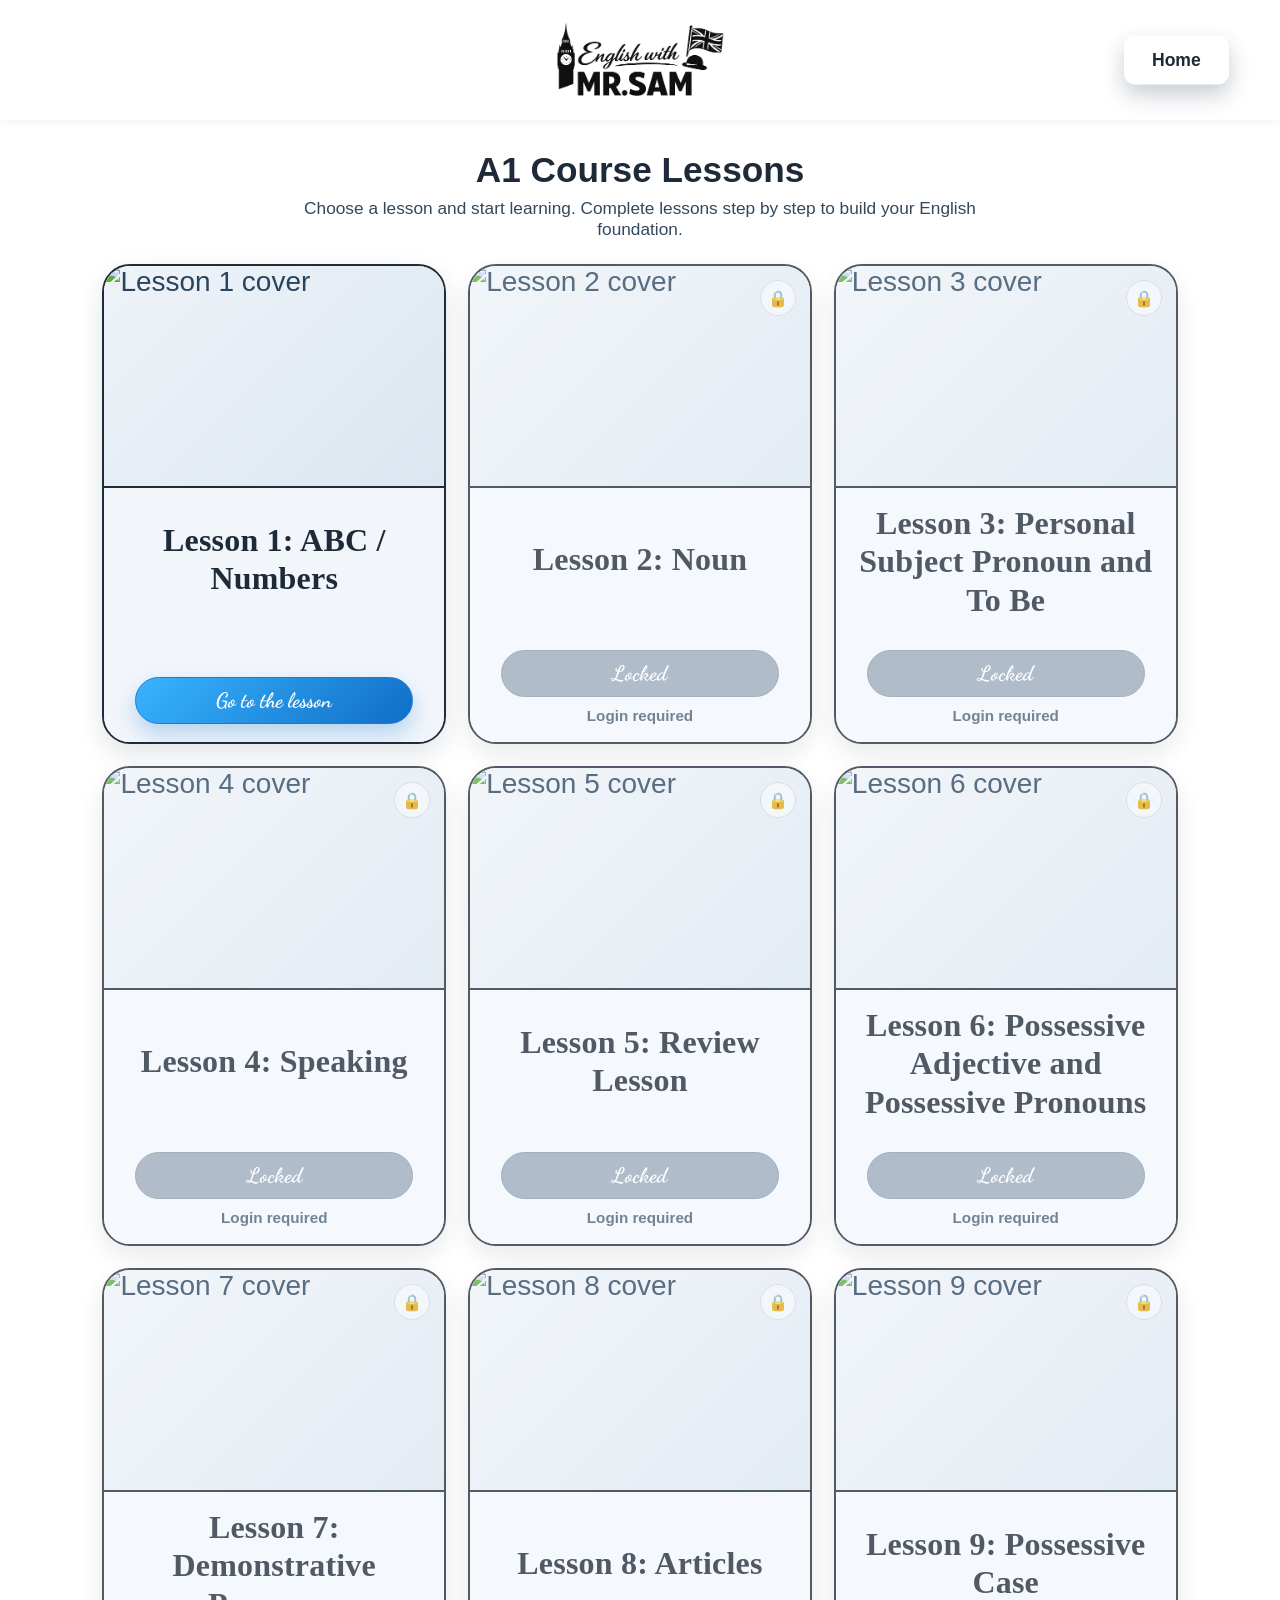
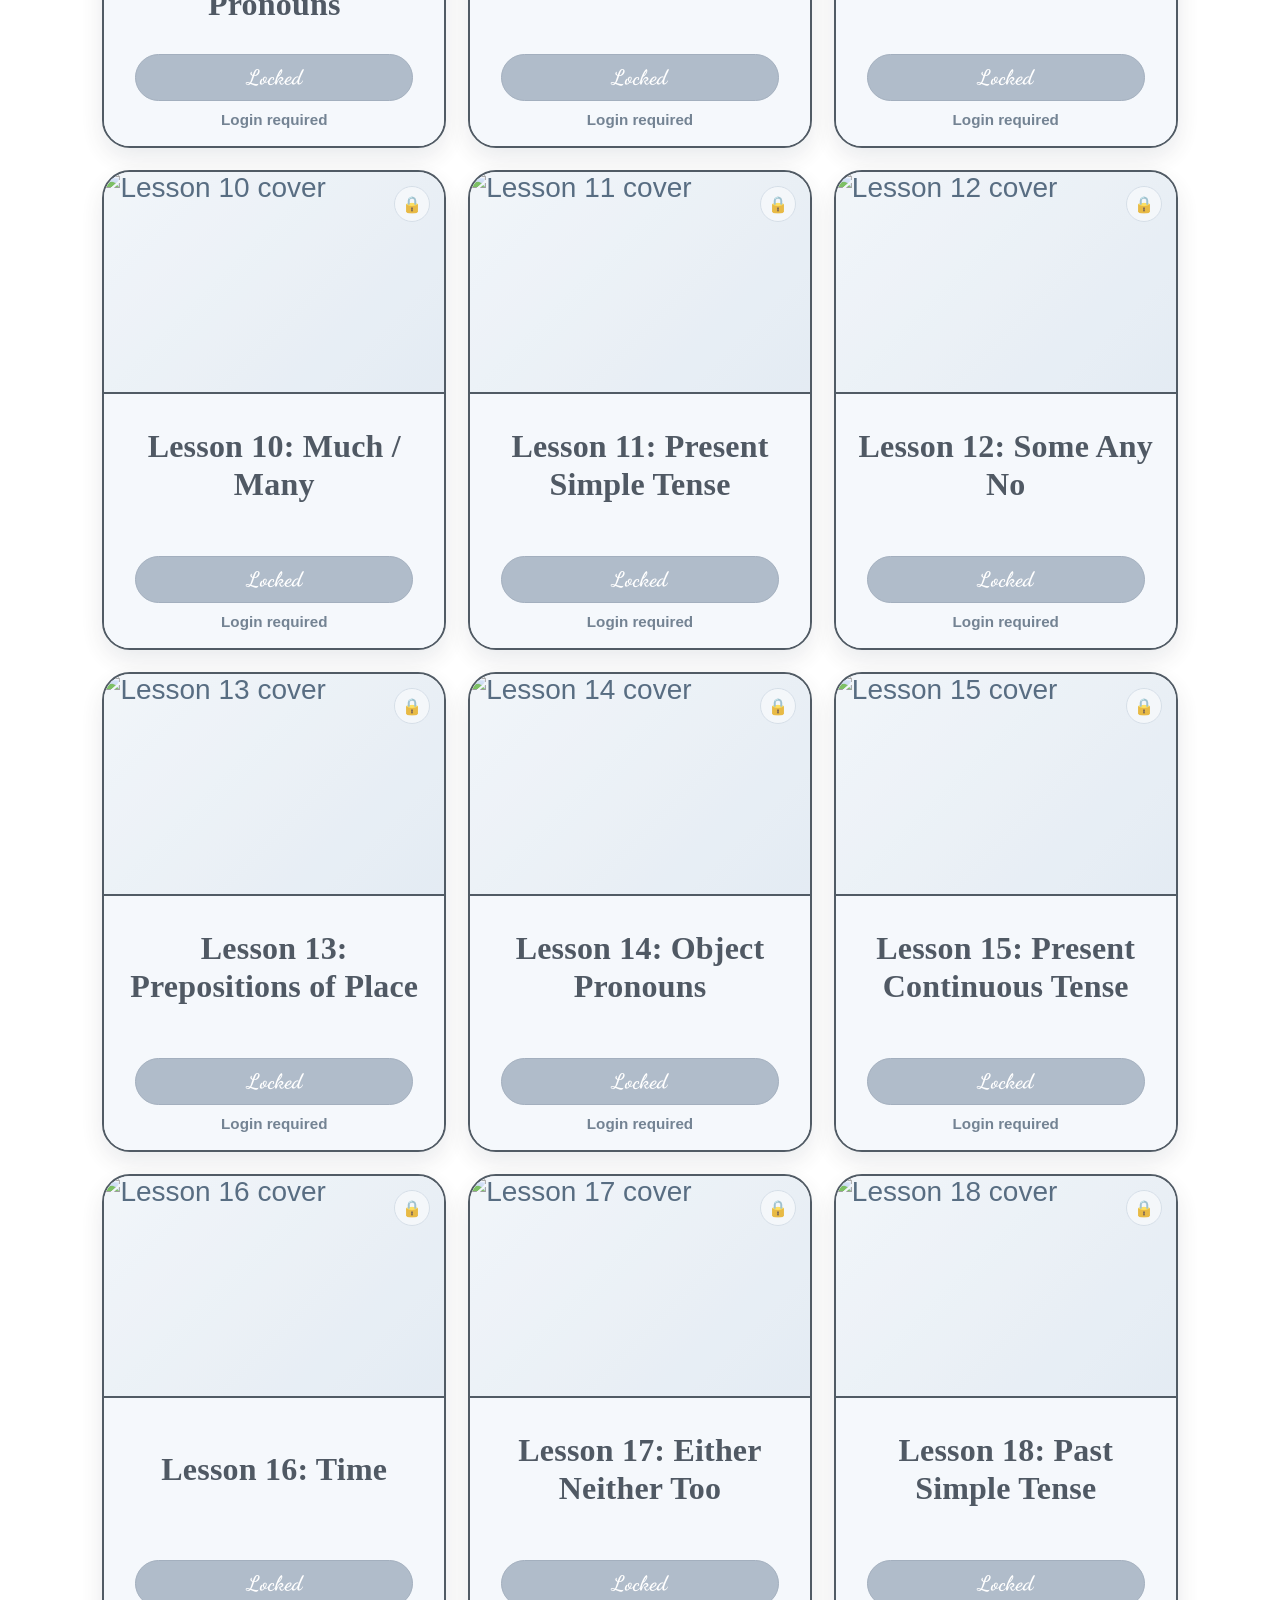
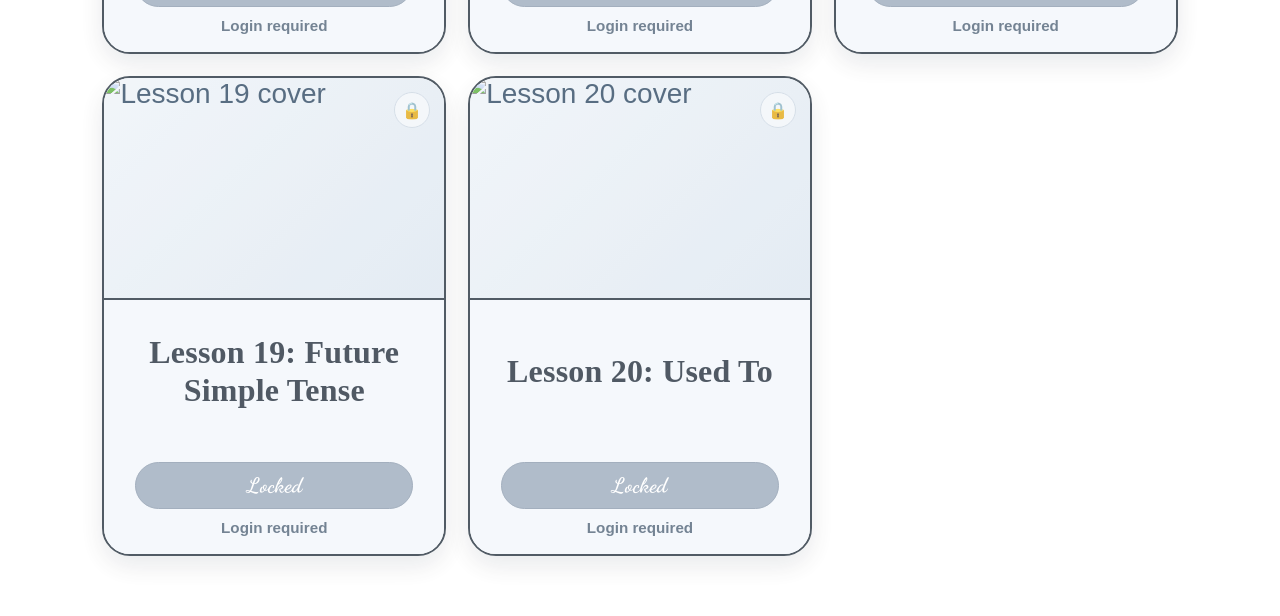
==== a1.html @ 3dab11c9 "Initial commit" ====
<!DOCTYPE html>
<html lang="en">
<head>
  <meta charset="UTF-8">
  <meta name="viewport" content="width=device-width, initial-scale=1.0">
  <title>A1 Course - English with Mr.Sam</title>
  <link rel="stylesheet" href="css/style.css">
</head>
<body>

<header class="level-header">
  <div class="logo"><img src="assets/images/logo.png" alt="English with Mr.Sam"></div>
  <a href="index.html" class="btn">Home</a>
</header>

<main class="lessons-page">
  <section class="lessons-header">
    <h1>A1 Course Lessons</h1>
    <p>Choose a lesson and start learning. Complete lessons step by step to build your English foundation.</p>
  </section>

  <section class="lessons-grid">
    <article class="lesson-card">
      <div class="lesson-cover">
        <img src="https://i.pinimg.com/474x/c0/20/25/c020251bbd220ed2f6ff2c80f261e263.jpg" alt="Lesson 1 cover">
      </div>
      <div class="lesson-content">
        <h3>Lesson 1: ABC / Numbers</h3>
        <a href="lesson.html?course=a1&lesson=1" class="btn lesson-watch-btn">Go to the lesson</a>
      </div>
    </article>

    <article class="lesson-card">
      <div class="lesson-cover">
        <img src="https://i.pinimg.com/474x/c6/c2/dc/c6c2dcaf4ee818b338fa53009235526c.jpg" alt="Lesson 2 cover">
      </div>
      <div class="lesson-content">
        <h3>Lesson 2: Noun</h3>
        <a href="lesson.html?course=a1&lesson=2" class="btn lesson-watch-btn">Go to the lesson</a>
      </div>
    </article>

    <article class="lesson-card">
      <div class="lesson-cover">
        <img src="https://i.pinimg.com/736x/6e/f7/d6/6ef7d61d24f3f9db6aaad9dfd0e62c9c.jpg" alt="Lesson 3 cover">
      </div>
      <div class="lesson-content">
        <h3>Lesson 3: Personal Subject Pronoun and To Be</h3>
        <a href="lesson.html?course=a1&lesson=3" class="btn lesson-watch-btn">Go to the lesson</a>
      </div>
    </article>

    <article class="lesson-card">
      <div class="lesson-cover">
        <img src="https://i.pinimg.com/736x/5d/3e/6e/5d3e6e7b0736ed89d39441084165cb1e.jpg" alt="Lesson 4 cover">
      </div>
      <div class="lesson-content">
        <h3>Lesson 4: Speaking</h3>
        <a href="lesson.html?course=a1&lesson=4" class="btn lesson-watch-btn">Go to the lesson</a>
      </div>
    </article>

    <article class="lesson-card">
      <div class="lesson-cover">
        <img src="https://i.pinimg.com/736x/8a/48/2e/8a482e99ea361381019cc2197f80be04.jpg" alt="Lesson 5 cover">
      </div>
      <div class="lesson-content">
        <h3>Lesson 5: Review Lesson</h3>
        <a href="lesson.html?course=a1&lesson=5" class="btn lesson-watch-btn">Go to the lesson</a>
      </div>
    </article>

    <article class="lesson-card">
      <div class="lesson-cover">
        <img src="https://i.pinimg.com/736x/f8/0d/5b/f80d5b2ffbe8130ea1d993a4d4c1f469.jpg" alt="Lesson 6 cover">
      </div>
      <div class="lesson-content">
        <h3>Lesson 6: Possessive Adjective and Possessive Pronouns</h3>
        <a href="lesson.html?course=a1&lesson=6" class="btn lesson-watch-btn">Go to the lesson</a>
      </div>
    </article>

    <article class="lesson-card">
      <div class="lesson-cover">
        <img src="https://i.pinimg.com/736x/d7/6f/0e/d76f0e653cc8eab2b22abf74e209c636.jpg" alt="Lesson 7 cover">
      </div>
      <div class="lesson-content">
        <h3>Lesson 7: Demonstrative Pronouns</h3>
        <a href="lesson.html?course=a1&lesson=7" class="btn lesson-watch-btn">Go to the lesson</a>
      </div>
    </article>

    <article class="lesson-card">
      <div class="lesson-cover">
        <img src="https://i.pinimg.com/736x/b9/06/5d/b9065d65516fba871fb2e69ab091745a.jpg" alt="Lesson 8 cover">
      </div>
      <div class="lesson-content">
        <h3>Lesson 8: Articles</h3>
        <a href="lesson.html?course=a1&lesson=8" class="btn lesson-watch-btn">Go to the lesson</a>
      </div>
    </article>

    <article class="lesson-card">
      <div class="lesson-cover">
        <img src="https://i.pinimg.com/736x/28/dd/92/28dd9283aae6ad4fc35340eda42627d9.jpg" alt="Lesson 9 cover">
      </div>
      <div class="lesson-content">
        <h3>Lesson 9: Possessive Case</h3>
        <a href="lesson.html?course=a1&lesson=9" class="btn lesson-watch-btn">Go to the lesson</a>
      </div>
    </article>

    <article class="lesson-card">
      <div class="lesson-cover">
        <img src="https://i.pinimg.com/736x/79/2d/e8/792de8cbd1633e8b32ce13198a4efe17.jpg" alt="Lesson 10 cover">
      </div>
      <div class="lesson-content">
        <h3>Lesson 10: Much / Many</h3>
        <a href="lesson.html?course=a1&lesson=10" class="btn lesson-watch-btn">Go to the lesson</a>
      </div>
    </article>

    <article class="lesson-card">
      <div class="lesson-cover">
        <img src="https://i.pinimg.com/736x/70/ce/f5/70cef5b415b9007a024921b92c29c9ce.jpg" alt="Lesson 11 cover">
      </div>
      <div class="lesson-content">
        <h3>Lesson 11: Present Simple Tense</h3>
        <a href="lesson.html?course=a1&lesson=11" class="btn lesson-watch-btn">Go to the lesson</a>
      </div>
    </article>

    <article class="lesson-card">
      <div class="lesson-cover">
        <img src="https://i.pinimg.com/736x/b9/0b/ec/b90bec5a74937f238614a9d2bc4bebd6.jpg" alt="Lesson 12 cover">
      </div>
      <div class="lesson-content">
        <h3>Lesson 12: Some Any No</h3>
        <a href="lesson.html?course=a1&lesson=12" class="btn lesson-watch-btn">Go to the lesson</a>
      </div>
    </article>

    <article class="lesson-card">
      <div class="lesson-cover">
        <img src="https://i.pinimg.com/736x/be/2c/95/be2c95a287240c4bd46b8f6f054fea54.jpg" alt="Lesson 13 cover">
      </div>
      <div class="lesson-content">
        <h3>Lesson 13: Prepositions of Place</h3>
        <a href="lesson.html?course=a1&lesson=13" class="btn lesson-watch-btn">Go to the lesson</a>
      </div>
    </article>

    <article class="lesson-card">
      <div class="lesson-cover">
        <img src="https://i.pinimg.com/736x/ac/96/98/ac96983fe6b7cce4cb6bdc7570d14b7f.jpg" alt="Lesson 14 cover">
      </div>
      <div class="lesson-content">
        <h3>Lesson 14: Object Pronouns</h3>
        <a href="lesson.html?course=a1&lesson=14" class="btn lesson-watch-btn">Go to the lesson</a>
      </div>
    </article>

    <article class="lesson-card">
      <div class="lesson-cover">
        <img src="https://i.pinimg.com/736x/b9/5f/53/b95f53e25d1fb4168d1dd9be283d1fd8.jpg" alt="Lesson 15 cover">
      </div>
      <div class="lesson-content">
        <h3>Lesson 15: Present Continuous Tense</h3>
        <a href="lesson.html?course=a1&lesson=15" class="btn lesson-watch-btn">Go to the lesson</a>
      </div>
    </article>

    <article class="lesson-card">
      <div class="lesson-cover">
        <img src="https://i.pinimg.com/736x/8e/f5/e7/8ef5e71196822579347a1998350a6fee.jpg" alt="Lesson 16 cover">
      </div>
      <div class="lesson-content">
        <h3>Lesson 16: Time</h3>
        <a href="lesson.html?course=a1&lesson=16" class="btn lesson-watch-btn">Go to the lesson</a>
      </div>
    </article>

    <article class="lesson-card">
      <div class="lesson-cover">
        <img src="https://i.pinimg.com/736x/75/13/bd/7513bd17be00eb88226e018f88ec4878.jpg" alt="Lesson 17 cover">
      </div>
      <div class="lesson-content">
        <h3>Lesson 17: Either Neither Too</h3>
        <a href="lesson.html?course=a1&lesson=17" class="btn lesson-watch-btn">Go to the lesson</a>
      </div>
    </article>

    <article class="lesson-card">
      <div class="lesson-cover">
        <img src="https://i.pinimg.com/736x/9f/f2/6f/9ff26f5dc9369b97e8fc5adb163c6834.jpg" alt="Lesson 18 cover">
      </div>
      <div class="lesson-content">
        <h3>Lesson 18: Past Simple Tense</h3>
        <a href="lesson.html?course=a1&lesson=18" class="btn lesson-watch-btn">Go to the lesson</a>
      </div>
    </article>

    <article class="lesson-card">
      <div class="lesson-cover">
        <img src="https://i.pinimg.com/736x/fa/17/1f/fa171f54b573c22b69a4b59c4aaec7af.jpg" alt="Lesson 19 cover">
      </div>
      <div class="lesson-content">
        <h3>Lesson 19: Future Simple Tense</h3>
        <a href="lesson.html?course=a1&lesson=19" class="btn lesson-watch-btn">Go to the lesson</a>
      </div>
    </article>

    <article class="lesson-card">
      <div class="lesson-cover">
        <img src="https://i.pinimg.com/736x/ba/fc/9a/bafc9ab67b9906aa05d09ff51f18780a.jpg" alt="Lesson 20 cover">
      </div>
      <div class="lesson-content">
        <h3>Lesson 20: Used To</h3>
        <a href="lesson.html?course=a1&lesson=20" class="btn lesson-watch-btn">Go to the lesson</a>
      </div>
    </article>
  </section>
</main>

<script src="js/script.js"></script>
</body>
</html>
---- css/style.css ----
﻿@import url("https://fonts.googleapis.com/css2?family=Manrope:wght@600;700;800&display=swap");
@import url("https://fonts.googleapis.com/css2?family=Dancing+Script:wght@600;700&display=swap");

body {
  margin: 0;
  font-family: Arial, sans-serif;
  background: #ffffff;
  color: #1E2A38;
}

.results-page {
  min-height: calc(100vh - 90px);
  padding: 32px 6% 60px;
  display: flex;
  align-items: center;
  justify-content: center;
  background:
    linear-gradient(180deg, rgba(243, 246, 252, 0.95), rgba(243, 246, 252, 0.75)),
    repeating-linear-gradient(
      0deg,
      rgba(14, 37, 61, 0.06) 0px,
      rgba(14, 37, 61, 0.06) 1px,
      transparent 1px,
      transparent 28px
    ),
    repeating-linear-gradient(
      90deg,
      rgba(14, 37, 61, 0.06) 0px,
      rgba(14, 37, 61, 0.06) 1px,
      transparent 1px,
      transparent 28px
    );
}

.results-fullpage {
  width: min(980px, 100%);
}

.results-shell {
  background: #ffffff;
  border: 1px solid rgba(16, 35, 54, 0.18);
  border-radius: 26px;
  padding: 30px 28px 34px;
  box-shadow: 0 28px 70px rgba(12, 26, 40, 0.18);
  font-family: "Manrope", "Segoe UI", "Segoe UI Variable", sans-serif;
  position: relative;
}

.results-shell::after {
  content: "";
  position: absolute;
  inset: 14px;
  border: 1px solid rgba(19, 41, 63, 0.08);
  border-radius: 20px;
  pointer-events: none;
}

.results-headline {
  margin: 0 0 14px;
  text-align: center;
  font-size: clamp(2rem, 4vw, 2.8rem);
  letter-spacing: 0.4px;
  color: #102740;
}

.results-lead {
  margin: 0 auto 18px;
  max-width: 540px;
  text-align: center;
  color: #43556d;
  font-size: 1.02rem;
  line-height: 1.5;
  padding: 14px 18px;
  border: 1px solid rgba(18, 42, 64, 0.16);
  border-radius: 14px;
  background: #f7f9fc;
}

.results-toggle {
  display: grid;
  grid-template-columns: repeat(2, minmax(0, 1fr));
  gap: 16px;
  margin: 0 auto 18px;
  max-width: 520px;
}

.results-toggle-btn {
  border: 1px solid rgba(18, 42, 64, 0.2);
  background: #ffffff;
  color: #1e3348;
  padding: 12px 18px;
  border-radius: 12px;
  font-weight: 700;
  font-size: 1rem;
  letter-spacing: 0.2px;
  cursor: pointer;
  transition: transform 0.2s ease, box-shadow 0.2s ease;
}

.results-toggle-btn:hover {
  transform: translateY(-1px);
  box-shadow: 0 10px 24px rgba(17, 34, 52, 0.15);
}

.results-toggle-btn.is-active {
  background: #102a42;
  color: #ffffff;
  border-color: #102a42;
  box-shadow: 0 10px 22px rgba(10, 26, 41, 0.2);
}

.results-note {
  margin: 0 auto 22px;
  max-width: 620px;
  text-align: center;
  color: #1f3a55;
  font-weight: 600;
  padding: 14px 16px;
  border-radius: 14px;
  background: #eef3f8;
  border: 1px solid rgba(18, 42, 64, 0.12);
}

.results-grid {
  display: grid;
  grid-template-columns: repeat(3, minmax(0, 1fr));
  gap: 18px;
}

.results-card {
  border: 1px solid rgba(16, 37, 58, 0.2);
  border-radius: 18px;
  padding: 18px 16px;
  min-height: 190px;
  display: flex;
  flex-direction: column;
  gap: 10px;
  background: #ffffff;
  box-shadow: 0 10px 20px rgba(13, 27, 42, 0.08);
}

.results-score {
  width: 84px;
  height: 84px;
  border-radius: 16px;
  border: 1px solid rgba(16, 37, 58, 0.2);
  display: grid;
  place-items: center;
  font-size: 1.6rem;
  font-weight: 800;
  color: #122d46;
  background: #f3f6fb;
}

.results-card-info h3 {
  margin: 0 0 6px;
  font-size: 1.05rem;
  color: #102740;
}

.results-card-info p {
  margin: 0;
  color: #4a5f76;
  font-size: 0.96rem;
  line-height: 1.45;
}

@media (max-width: 900px) {
  .results-page {
    padding: 24px 5% 40px;
  }

  .results-shell {
    padding: 24px 20px 26px;
  }

  .results-grid {
    grid-template-columns: repeat(2, minmax(0, 1fr));
  }
}

@media (max-width: 640px) {
  .results-toggle {
    grid-template-columns: 1fr;
  }

  .results-grid {
    grid-template-columns: 1fr;
  }

  .results-score {
    width: 72px;
    height: 72px;
    font-size: 1.4rem;
  }
}

@media (max-width: 900px) {
  header {
    padding: 16px 5%;
  }

  .hero-header {
    min-height: auto;
    --logo-size: 180px;
  }

  .hero {
    padding: 40px 6% 28px;
  }

  .hero-info-grid {
    grid-template-columns: 1fr;
  }

  .hero-image img {
    aspect-ratio: 16 / 9;
  }

  .levels {
    padding: 44px 6%;
  }

  .cards {
    gap: 20px;
  }

  .header-actions {
    position: static;
    margin-top: 12px;
    justify-content: center;
    flex-wrap: wrap;
  }

  .profile-grid {
    grid-template-columns: 1fr;
  }

  .profile-subscription {
    grid-template-columns: 1fr;
  }

  .profile-extras-grid {
    grid-template-columns: 1fr;
  }

  .profile-modal-card,
  .achievements-modal-card,
  .leaderboard-modal-card {
    width: min(94vw, 560px);
    max-height: 92vh;
  }

  .results-modal-card {
    padding: 0 20px 28px;
  }

  .results-modal-tiles {
    grid-template-columns: repeat(2, minmax(0, 1fr));
    margin-top: 80px;
  }

  .results-modal-tile:nth-child(3n + 2) {
    --tile-offset: 0px;
  }

  .results-modal-subtitle--spaced {
    margin-top: 110px;
  }
}

@media (max-width: 640px) {
  header {
    padding: 12px 5%;
  }

  header .btn {
    position: static;
    padding: 10px 16px;
    font-size: 1rem;
  }

  .hero-header {
    --logo-size: 140px;
  }

  .hero-header.is-compact {
    padding: 10px 6%;
  }

  .header-actions {
    gap: 8px;
  }

  .header-actions .btn {
    padding: 8px 12px;
    font-size: 0.95rem;
  }

  .hero-info-card h3 {
    font-size: 1.5rem;
  }

  .hero-info-card p {
    font-size: 0.98rem;
  }

  .hero-image img {
    aspect-ratio: 16 / 10;
  }

  .levels h2 {
    font-size: 1.85rem;
  }

  .cards {
    grid-template-columns: 1fr;
  }

  .knowledge-test-note {
    font-size: 1.35rem;
  }

  .knowledge-test-btn {
    width: 100%;
    max-width: 320px;
  }

  .profile-mentor-card {
    flex-direction: column;
    text-align: center;
    border-radius: 16px;
    padding: 12px;
  }

  .profile-mentor-avatar {
    width: 64px;
    height: 64px;
  }

  .achievements-modal-header {
    grid-template-columns: 1fr;
    justify-items: center;
    gap: 8px;
  }

  .achievements-modal-header h3 {
    justify-self: center;
    text-align: center;
  }

  .achievements-modal-close,
  .achievements-modal-header .achievements-leaderboard-btn {
    justify-self: center;
  }

  .leaderboard-modal-header {
    flex-direction: column;
    align-items: center;
    gap: 8px;
  }

  .leaderboard-modal-close {
    align-self: center;
  }

  .results-modal-tiles {
    grid-template-columns: 1fr;
    margin-top: 48px;
  }

  .results-modal-tile {
    transform: translateY(0);
  }

  .results-modal-subtitle--spaced {
    margin-top: 40px;
  }
}

header {
  display: flex;
  justify-content: center;
  align-items: center;
  padding: 20px 8%;
  box-shadow: 0 2px 8px rgba(0,0,0,0.05);
  position: relative;
  overflow: hidden;
  --header-bg-image: url("https://wallpapers.com/images/hd/white-geometric-shapes-nvtlzwob9kw7mc8t.jpg");
  background-color: var(--header-bg-color, #ffffff);
}

header::before {
  content: "";
  position: absolute;
  inset: 0;
  background-image: var(--header-bg-image);
  background-size: cover;
  background-position: center;
  background-repeat: no-repeat;
  z-index: 0;
}

header > * {
  position: relative;
  z-index: 1;
}

.hero-header {
  position: sticky;
  top: 0;
  z-index: 20;
  --header-bg-color: #e3e7ec;
  --header-max-vh: 45;
  --header-min-px: 90;
  min-height: calc(var(--header-max-vh) * 1vh);
  --logo-size-max: 252;
  --logo-size-min: 95;
  --logo-size: 252px;
  overflow: hidden;
  transition: min-height 0.45s ease, padding 0.45s ease, box-shadow 0.45s ease;
}

.hero-header::before {
  transition: opacity 0.45s ease;
}

.logo {
  font-weight: bold;
  font-size: 2rem;
  text-align: center;
  transition: font-size 0.45s ease;
  font-family: "Dancing Script", "Segoe Script", "Brush Script MT", cursive;
  letter-spacing: 0.3px;
  line-height: 1;
  display: inline-flex;
  align-items: center;
  justify-content: center;
}

.logo img {
  height: var(--logo-size, 95px);
  width: auto;
  display: block;
}

.level-header {
  min-height: 75px;
  --logo-size: 80px;
  --header-bg-color: #ffffff;
}

.admin-header {
  min-height: 80px;
  --logo-size: 85px;
  --header-bg-color: #e3e7ec;
}

.level-header .btn {
  top: 50%;
  transform: translateY(-50%);
}

.level-header .btn:hover {
  transform: translateY(-50%);
}

header .btn {
  position: absolute;
  right: 4%;
  top: 14px;
  background: #ffffff;
  color: #1E2A38;
  padding: 14px 28px;
  border-radius: 11px;
  font-weight: 700;
  font-size: 1.1rem;
}

.header-actions {
  position: absolute;
  right: 4%;
  top: 12px;
  display: flex;
  align-items: center;
  gap: 10px;
}

.header-actions .btn {
  position: static;
  display: inline-flex;
  align-items: center;
  justify-content: center;
  line-height: 1;
}

.header-actions .btn[hidden] {
  display: none !important;
}

.header-actions #admin-panel-btn {
  position: relative;
  transform: translateY(-15px);
}

.header-actions #profile-btn {
  position: relative;
  transform: translateY(-15px);
}

.profile-modal {
  position: fixed;
  inset: 0;
  background: rgba(10, 25, 45, 0.44);
  display: none;
  align-items: center;
  justify-content: center;
  padding: 16px;
  z-index: 1200;
}

.profile-modal.is-open {
  display: flex;
}

.profile-modal-card {
  width: min(640px, 100%);
  max-height: 90vh;
  overflow-y: auto;
  background: #ffffff;
  border-radius: 18px;
  border: 1px solid #cfdae6;
  padding: 12px;
}

.achievements-modal {
  position: fixed;
  inset: 0;
  background: rgba(10, 25, 45, 0.44);
  display: none;
  align-items: center;
  justify-content: center;
  padding: 16px;
  z-index: 1250;
}

.achievements-modal.is-open {
  display: flex;
}

.achievements-modal-card {
  width: min(560px, 100%);
  max-height: 88vh;
  overflow-y: auto;
  background: #ffffff;
  border-radius: 18px;
  border: 1px solid #cfdae6;
  padding: 16px;
}

.achievements-modal-header {
  display: grid;
  grid-template-columns: 1fr auto 1fr;
  align-items: center;
  gap: 12px;
  margin-bottom: 8px;
}

.achievements-modal-header h3 {
  margin: 0;
  color: #143456;
  font-size: 1.35rem;
  justify-self: start;
}

.achievements-modal-close {
  box-shadow: none;
  padding: 8px 14px;
  justify-self: end;
}

.achievements-modal-header .achievements-leaderboard-btn {
  justify-self: center;
}

.achievements-modal-progress {
  margin: 0 0 14px;
  font-weight: 800;
  color: #1f4f7a;
  font-size: 1.05rem;
}

.achievements-modal-list {
  display: grid;
  gap: 10px;
}

.achievements-modal-actions {
  margin-top: 12px;
  display: flex;
  justify-content: flex-end;
}

.achievements-leaderboard-btn {
  padding: 8px 16px;
  border-radius: 999px;
  box-shadow: none;
  background: linear-gradient(135deg, #2fa7ff, #1682cf);
  color: #ffffff;
  font-weight: 700;
}

.achievements-leaderboard-btn:hover {
  filter: brightness(1.04);
}

.leaderboard-modal {
  position: fixed;
  inset: 0;
  background: rgba(10, 25, 45, 0.44);
  display: none;
  align-items: center;
  justify-content: center;
  padding: 16px;
  z-index: 1260;
}

.leaderboard-modal.is-open {
  display: flex;
}

.leaderboard-modal-card {
  width: min(520px, 100%);
  max-height: 88vh;
  overflow-y: auto;
  background: linear-gradient(160deg, #f7fbff 0%, #ffffff 45%, #eef4ff 100%);
  border-radius: 18px;
  border: 1px solid #d4e3f7;
  padding: 16px;
  box-shadow: 0 22px 40px rgba(16, 38, 74, 0.18);
}

.leaderboard-modal-header {
  display: flex;
  align-items: center;
  justify-content: space-between;
  gap: 12px;
  margin-bottom: 8px;
}

.leaderboard-modal-header h3 {
  margin: 0;
  color: #143456;
  font-size: 1.35rem;
}

.leaderboard-modal-close {
  box-shadow: none;
  padding: 8px 14px;
}

.leaderboard-modal-list {
  display: grid;
  gap: 12px;
}

.leaderboard-row {
  display: flex;
  align-items: center;
  gap: 12px;
  padding: 10px 12px;
  border-radius: 14px;
  border: 1px solid #d6e2f1;
  background: linear-gradient(135deg, #f9fbff, #f2f6ff);
  box-shadow: inset 0 0 0 1px rgba(255, 255, 255, 0.45);
  transition: transform 0.15s ease, box-shadow 0.2s ease;
  font-size: 0.9rem;
}

.leaderboard-row:hover {
  transform: translateY(-1px);
  box-shadow: 0 10px 18px rgba(16, 38, 74, 0.12);
}

.leaderboard-row.is-you {
  border-color: #2fa7ff;
  background: linear-gradient(135deg, #eaf4ff, #f7fbff);
}

.leaderboard-row.is-top-1 {
  border-color: #f0c766;
  background: linear-gradient(135deg, #fff6d8, #ffeeb3);
}

.leaderboard-row.is-top-2 {
  border-color: #c9d4e5;
  background: linear-gradient(135deg, #f4f7fb, #e9eef7);
}

.leaderboard-row.is-top-3 {
  border-color: #f0c0a1;
  background: linear-gradient(135deg, #fff0e4, #ffe2cd);
}

.leaderboard-rank {
  display: flex;
  align-items: center;
  gap: 6px;
  font-weight: 800;
  color: #1f4f7a;
  min-width: 52px;
}

.leaderboard-rank-text {
  min-width: 28px;
}

.leaderboard-medal {
  font-size: 1.05rem;
}

.leaderboard-name {
  flex: 1;
  font-weight: 700;
  color: #233a52;
  display: flex;
  flex-direction: column;
  gap: 2px;
}

.leaderboard-name-text {
  font-size: 0.98rem;
}

.leaderboard-meta {
  font-size: 0.8rem;
  color: #5b6f85;
}

.leaderboard-points {
  font-weight: 800;
  color: #1f6a4a;
  background: #e9f6ef;
  border: 1px solid #bde3cf;
  padding: 4px 10px;
  border-radius: 999px;
  min-width: 72px;
  text-align: center;
}

.leaderboard-row.is-top-1 .leaderboard-points {
  background: #fff0b5;
  border-color: #f0c766;
  color: #8b5a12;
}

.leaderboard-row.is-top-2 .leaderboard-points {
  background: #eef2f7;
  border-color: #c9d4e5;
  color: #47566a;
}

.leaderboard-row.is-top-3 .leaderboard-points {
  background: #ffe6d5;
  border-color: #f0c0a1;
  color: #8a4a20;
}

.achievement-item {
  display: grid;
  grid-template-columns: auto 1fr auto;
  gap: 10px;
  align-items: center;
  padding: 10px 12px;
  border-radius: 14px;
  border: 1px solid #d5e0ec;
  background: #f6f9fd;
  box-shadow: inset 0 0 0 1px rgba(255, 255, 255, 0.5);
}

.achievement-item.is-earned {
  border-color: #f0c96a;
  background: linear-gradient(135deg, #fff8e6, #f8fbff);
  box-shadow: 0 10px 20px rgba(241, 198, 84, 0.18);
}

.achievement-item.is-locked {
  opacity: 0.6;
  background: #f0f3f7;
}

.achievement-icon {
  width: 36px;
  height: 36px;
  border-radius: 12px;
  border: 1px solid #cfe0f3;
  background: #eaf2ff;
  display: inline-flex;
  align-items: center;
  justify-content: center;
  font-size: 1.1rem;
  color: #1f4f7a;
}

.achievement-item.is-earned .achievement-icon {
  background: #fff3cc;
  border-color: #f0c96a;
  color: #9a650c;
}

.achievement-item.is-locked .achievement-icon {
  background: #eef2f6;
  border-color: #d5dee9;
  color: #8a98a9;
}

.achievement-text h4 {
  margin: 0 0 4px;
  font-size: 0.98rem;
  color: #143456;
}

.achievement-text p {
  margin: 0;
  font-size: 0.86rem;
  color: #41576e;
}

.achievement-status {
  font-weight: 800;
  font-size: 0.85rem;
  color: #2e7d55;
}

.achievement-item.is-locked .achievement-status {
  color: #7a8a9b;
}

.achievement-toast-container {
  position: fixed;
  top: 16px;
  right: 16px;
  display: grid;
  gap: 10px;
  z-index: 1600;
}

.achievement-toast {
  display: flex;
  gap: 10px;
  align-items: flex-start;
  padding: 12px 14px;
  border-radius: 16px;
  background: linear-gradient(135deg, #12324f, #1f4f7a);
  color: #ffffff;
  border: 1px solid rgba(255, 255, 255, 0.18);
  box-shadow: 0 12px 26px rgba(12, 32, 59, 0.3);
  opacity: 0;
  transform: translateY(-8px) scale(0.98);
  transition: opacity 0.25s ease, transform 0.25s ease;
  max-width: 320px;
}

.achievement-toast.is-visible {
  opacity: 1;
  transform: translateY(0) scale(1);
}

.achievement-toast-icon {
  width: 36px;
  height: 36px;
  border-radius: 12px;
  display: inline-flex;
  align-items: center;
  justify-content: center;
  background: rgba(255, 255, 255, 0.16);
  font-size: 1.1rem;
}

.achievement-toast-content {
  display: grid;
  gap: 2px;
}

.achievement-toast-title {
  font-weight: 800;
  font-size: 0.95rem;
  margin-bottom: 2px;
}

.achievement-toast-text {
  font-size: 0.85rem;
  color: #e5f1ff;
  line-height: 1.35;
}

.achievement-toast-points {
  font-weight: 700;
  color: #ffe08a;
}

@media (max-width: 640px) {
  .achievement-toast-container {
    left: 12px;
    right: 12px;
  }

  .achievement-toast {
    max-width: none;
    width: 100%;
  }
}

.profile-topbar {
  display: flex;
  align-items: center;
  justify-content: space-between;
  gap: 10px;
  margin-bottom: 14px;
}

.profile-topbar h3 {
  margin: 0;
  color: #143456;
  font-size: 1.3rem;
}

.profile-mentor {
  margin-bottom: 12px;
}

.profile-mentor-card {
  display: flex;
  align-items: center;
  gap: 10px;
  padding: 8px 12px;
  border-radius: 999px;
  border: 1px solid #cfdae6;
  background: linear-gradient(180deg, #ffffff 0%, #f2f6fb 100%);
  box-shadow: 0 10px 18px rgba(18, 37, 66, 0.08);
}

.profile-mentor-avatar {
  width: 56px;
  height: 56px;
  border-radius: 50%;
  border: 2px solid #213a57;
  background: #e2e9f2;
  display: inline-flex;
  align-items: center;
  justify-content: center;
  overflow: hidden;
  flex: 0 0 auto;
}

.profile-mentor-avatar img {
  width: 100%;
  height: 100%;
  object-fit: cover;
}

.profile-mentor-content {
  display: grid;
  gap: 6px;
}

.profile-mentor-kicker {
  margin: 0;
  font-weight: 700;
  letter-spacing: 0.4px;
  text-transform: uppercase;
  font-size: 0.68rem;
  color: #5a6f87;
}

.profile-mentor-name {
  margin: 0;
  font-size: 0.98rem;
  color: #133557;
}

.profile-mentor-text {
  margin: 0;
  color: #4a6078;
  font-size: 0.84rem;
  line-height: 1.4;
}

.profile-mentor-contact {
  margin: 0;
  color: #5a6f87;
  font-size: 0.78rem;
  display: flex;
  flex-wrap: wrap;
  align-items: center;
  gap: 10px;
}

.profile-mentor-contact-label {
  font-weight: 700;
  color: #4f657b;
}

.profile-mentor-contact-actions {
  display: inline-flex;
  flex-wrap: wrap;
  gap: 8px;
}

.profile-mentor-contact-btn {
  display: inline-flex;
  align-items: center;
  justify-content: center;
  gap: 6px;
  padding: 6px 12px;
  border-radius: 999px;
  border: 1px solid #d4deea;
  background: #ffffff;
  color: #1f3a55;
  font-size: 0.78rem;
  font-weight: 700;
  text-decoration: none;
  transition: transform 0.2s ease, box-shadow 0.2s ease, border-color 0.2s ease;
}

.profile-mentor-contact-btn:hover {
  transform: translateY(-1px);
  box-shadow: 0 8px 16px rgba(14, 31, 54, 0.16);
  border-color: #b9c8d8;
}

.profile-mentor-contact-btn.is-call {
  background: linear-gradient(135deg, #1f8f3a, #36c769);
  color: #ffffff;
  border-color: transparent;
  box-shadow: 0 8px 16px rgba(33, 150, 83, 0.24);
}

.profile-mentor-contact-btn.is-call:hover {
  box-shadow: 0 12px 22px rgba(33, 150, 83, 0.32);
}

.profile-mentor-contact-btn.is-telegram {
  background: linear-gradient(135deg, #1c8fd8, #2aabee);
  color: #ffffff;
  border-color: transparent;
  box-shadow: 0 8px 16px rgba(34, 158, 217, 0.24);
}

.profile-mentor-contact-btn.is-telegram:hover {
  box-shadow: 0 12px 22px rgba(34, 158, 217, 0.32);
}

.profile-close-btn {
  background: linear-gradient(135deg, #132a46, #1f4f7a);
  color: #ffffff;
  border-radius: 12px;
  padding: 6px 16px;
  font-weight: 700;
  box-shadow: 0 10px 22px rgba(19, 42, 70, 0.24);
  transition: transform 0.2s ease, box-shadow 0.2s ease, filter 0.2s ease;
}

.profile-close-btn:hover {
  transform: translateY(-2px);
  box-shadow: 0 14px 26px rgba(19, 42, 70, 0.3);
  filter: brightness(1.03);
}

.profile-grid {
  display: grid;
  grid-template-columns: repeat(2, minmax(0, 1fr));
  gap: 10px;
}

.profile-stat-card {
  background: #ffffff;
  border: 1px solid #cfdae6;
  border-radius: 16px;
  padding: 12px;
  text-align: center;
}

.profile-stat-card h4 {
  margin: 0 0 8px;
  font-size: 0.82rem;
  letter-spacing: 0.2px;
  color: #4f657b;
}

.profile-stat-card p {
  margin: 0;
  font-size: 1.45rem;
  font-weight: 800;
  color: #16395d;
}

.profile-subscription {
  margin-top: 10px;
  display: grid;
  grid-template-columns: repeat(auto-fit, minmax(190px, 1fr));
  gap: 10px;
  align-items: stretch;
}

.profile-subscription-card {
  padding: 12px 14px;
}

.profile-subscription-card p {
  font-size: 1.15rem;
}

.profile-achievements-card {
  text-align: center;
}

.profile-achievements-progress {
  margin: 6px 0 4px;
  font-size: 1rem;
  font-weight: 800;
  color: #143456;
}

.profile-achievements-list {
  display: flex;
  flex-wrap: wrap;
  gap: 6px;
  justify-content: center;
  margin-top: 4px;
  font-size: 0.82rem;
  font-weight: 700;
  color: #1f4f7a;
}

.profile-achievement-pill {
  padding: 4px 8px;
  border-radius: 999px;
  background: #eef3f8;
  border: 1px solid #cfdae6;
}

.profile-achievements-btn {
  margin-top: 8px;
  padding: 5px 12px;
  font-size: 0.85rem;
  box-shadow: none;
}

.profile-upgrade-btn {
  width: 100%;
  max-width: 320px;
  justify-self: center;
}

.profile-extras {
  margin-top: 10px;
  display: grid;
  gap: 12px;
}

.profile-modal-card .profile-upgrade-btn {
  margin: 0 auto;
}

.profile-extras-grid {
  display: grid;
  grid-template-columns: repeat(2, minmax(0, 1fr));
  gap: 12px;
}

.profile-support {
  display: grid;
  gap: 8px;
  justify-items: center;
  text-align: center;
}

.profile-support-label {
  margin: 0;
  font-weight: 700;
  color: #4f657b;
}

.profile-support-actions {
  display: inline-flex;
  align-items: center;
  gap: 12px;
  flex-wrap: wrap;
  justify-content: center;
}

.profile-support-icon {
  width: 48px;
  height: 48px;
  border-radius: 999px;
  display: inline-flex;
  align-items: center;
  justify-content: center;
  text-decoration: none;
  background: #ffffff;
  border: 1px solid #cfdae6;
  box-shadow: 0 10px 18px rgba(16, 32, 56, 0.16);
  transition: transform 0.2s ease, box-shadow 0.2s ease, filter 0.2s ease;
}

.profile-support-icon:hover {
  transform: translateY(-2px);
  box-shadow: 0 14px 24px rgba(16, 32, 56, 0.22);
  filter: brightness(1.03);
}

.profile-support-icon-img {
  width: 26px;
  height: 26px;
  object-fit: contain;
}

.profile-support-icon-img--instagram {
  width: 32px;
  height: 32px;
}

.profile-support-icon-bg {
  width: 100%;
  height: 100%;
  border-radius: 999px;
  display: inline-flex;
  align-items: center;
  justify-content: center;
  color: #ffffff;
  font-weight: 800;
  font-size: 0.78rem;
  letter-spacing: 0.3px;
}

.profile-support-telegram {
  background: linear-gradient(135deg, #2a9fd6, #167bbf);
}

.profile-support-gmail {
  background: linear-gradient(135deg, #f0544f, #c92b26);
}

.profile-upgrade-row {
  display: flex;
  justify-content: center;
  margin-top: 18px;
}

.admin-panel-badge {
  position: absolute;
  top: -10px;
  right: -10px;
  min-width: 22px;
  height: 22px;
  border-radius: 999px;
  background: linear-gradient(180deg, #ff4d57 0%, #d81f2a 100%);
  color: #ffffff;
  display: inline-flex;
  align-items: center;
  justify-content: center;
  padding: 0 6px;
  font-size: 0.72rem;
  font-weight: 900;
  line-height: 1;
  border: 2px solid #ffffff;
  box-shadow: 0 6px 14px rgba(216, 31, 42, 0.35);
  letter-spacing: 0.1px;
}

.header-greeting {
  position: absolute;
  left: 4%;
  top: 22px;
  transform: none;
  margin: 0;
  font-size: 1.9rem;
  font-weight: 700;
  color: #000000;
  white-space: nowrap;
  text-shadow: none;
}

.hero-header .logo {
  font-size: clamp(2rem, 4vw, 3.8rem);
  position: absolute;
  left: 50%;
  top: 50%;
  transform: translate(-50%, -50%);
  margin: 0;
}

.hero-header .btn {
  background: #ffffff;
  color: #1E2A38;
  padding: 14px 28px;
  border-radius: 11px;
  font-weight: 700;
  font-size: 1.1rem;
}

#tasks-back-btn {
  position: absolute;
  right: 4%;
  top: 50%;
  transform: translateY(-50%);
  background: #ffffff;
  color: #1E2A38;
  padding: 14px 28px;
  border-radius: 11px;
  font-weight: 700;
  font-size: 1.1rem;
}

.login-modal {
  position: fixed;
  inset: 0;
  background: rgba(9, 22, 35, 0.55);
  display: none;
  align-items: center;
  justify-content: center;
  z-index: 1000;
  padding: 18px;
}

.login-modal.is-open {
  display: flex;
}

.login-modal-card {
  width: 100%;
  max-width: 420px;
  background: #ffffff;
  border: 2px solid #213447;
  border-radius: 16px;
  padding: 20px;
  box-shadow: 0 14px 30px rgba(8, 21, 34, 0.2);
}

.login-modal-card h3 {
  margin: 0 0 14px;
  font-size: 1.6rem;
  color: #0f2a45;
}

.login-form input {
  width: 100%;
  box-sizing: border-box;
  border: 1px solid #b8c5d3;
  border-radius: 10px;
  padding: 11px 12px;
  margin-bottom: 10px;
  font-size: 1rem;
  font-family: inherit;
}

.login-show-wrap {
  display: inline-flex;
  align-items: center;
  gap: 8px;
  margin: 2px 0 8px;
  color: #264a6b;
  font-size: 0.95rem;
  user-select: none;
}

.login-show-wrap input {
  width: auto;
  margin: 0;
}

.login-error {
  min-height: 20px;
  margin: 2px 0 10px;
  color: #b42318;
  font-weight: 600;
}

.login-actions {
  display: flex;
  justify-content: flex-end;
  gap: 10px;
}

.login-cancel-btn {
  background: #e8edf3;
  color: #183756;
}

.login-submit-btn {
  background: linear-gradient(135deg, #2fa7ff, #1682cf);
}

.login-submit-btn:disabled,
.enroll-submit-btn:disabled {
  background: linear-gradient(135deg, #d5dde8, #c6d0dc);
  color: #7a8797;
  cursor: not-allowed;
  box-shadow: none;
  pointer-events: none;
  border: 1px solid #c4ceda;
  opacity: 1;
}

.legal-signup,
.legal-agree {
  margin: 12px 0 0;
  text-align: center;
  color: #16395d;
  font-size: 1.02rem;
  line-height: 1.4;
}

.legal-signup {
  margin-top: 14px;
  font-weight: 500;
}

.legal-consent-wrap {
  margin: 10px 0 0;
  display: flex;
  align-items: center;
  justify-content: center;
  gap: 10px;
  color: #16395d;
  font-size: 1.01rem;
  line-height: 1.35;
  text-align: left;
}

.legal-consent-wrap > span {
  max-width: 420px;
}

.login-form .legal-consent-checkbox,
.enroll-form .legal-consent-checkbox {
  width: 18px;
  height: 18px;
  margin: 0;
  margin-bottom: 0;
  flex: 0 0 18px;
  border-radius: 4px;
  accent-color: #1b78d8;
  cursor: pointer;
}

.legal-link {
  color: #176cd8;
  text-decoration: none;
  font-weight: 500;
}

.legal-link:hover {
  text-decoration: underline;
}

.legal-modal {
  position: fixed;
  inset: 0;
  background: rgba(10, 19, 34, 0.56);
  display: none;
  align-items: center;
  justify-content: center;
  z-index: 1070;
  padding: 18px;
}

.legal-modal.is-open {
  display: flex;
}

.legal-modal-card {
  width: min(760px, 100%);
  max-height: 90vh;
  overflow: auto;
  background: #ffffff;
  border-radius: 16px;
  border: 1px solid #d6deea;
  box-shadow: 0 24px 50px rgba(8, 18, 34, 0.25);
  padding: 22px 20px 18px;
  position: relative;
}

.legal-modal-close {
  position: absolute;
  top: 8px;
  right: 10px;
  width: 34px;
  height: 34px;
  border: 0;
  border-radius: 999px;
  background: transparent;
  color: #8a94a2;
  font-size: 2rem;
  line-height: 1;
  cursor: pointer;
}

.legal-modal-close:hover {
  background: #eef3fa;
  color: #24344a;
}

.legal-modal-card h3 {
  margin: 0 0 10px;
  color: #123253;
  font-size: 1.8rem;
}

.legal-modal-card p {
  margin: 0 0 10px;
  color: #294c70;
  line-height: 1.5;
}

.legal-text {
  margin: 0;
  color: #294c70;
  line-height: 1.55;
  white-space: pre-wrap;
  font-family: inherit;
}

.hero-header.is-compact {
  min-height: calc(var(--header-min-px) * 1px);
  padding: 12px 8%;
  box-shadow: 0 3px 10px rgba(0,0,0,0.08);
}

.hero-header.is-compact::before {
  opacity: 0.95;
}

.hero-header.is-compact .logo {
  font-size: 2rem;
}

.hero-header.is-compact .header-actions {
  top: 50%;
  transform: translateY(-50%);
}

.hero-header.is-compact .header-greeting {
  top: 50%;
  transform: translateY(-50%);
  font-size: 1.3rem;
}

.btn {
  background: linear-gradient(135deg, #132a46, #1f4f7a);
  color: #ffffff;
  padding: 10px 18px;
  border-radius: 12px;
  text-decoration: none;
  border: none;
  cursor: pointer;
  font-weight: 700;
  box-shadow: 0 10px 22px rgba(19, 42, 70, 0.24);
  transition: transform 0.2s ease, box-shadow 0.2s ease, filter 0.2s ease;
}

.btn:hover {
  transform: translateY(-2px);
  box-shadow: 0 14px 26px rgba(19, 42, 70, 0.3);
  filter: brightness(1.03);
}

.card .btn {
  display: inline-flex;
  align-items: center;
  justify-content: center;
  width: auto;
  min-width: 140px;
  margin-top: auto;
  padding: 10px 18px;
  border-radius: 10px;
  font-weight: 700;
  letter-spacing: 0.1px;
  border: 1px solid transparent;
  box-shadow: 0 6px 14px rgba(0, 0, 0, 0.08);
  transition: transform 0.2s ease, box-shadow 0.2s ease, filter 0.2s ease, border-color 0.2s ease;
}

.card .btn:hover {
  transform: translateY(-1px);
  box-shadow: 0 8px 18px rgba(0, 0, 0, 0.12);
  filter: brightness(1.02);
}

.card .btn.is-locked-course-btn {
  background: #9aa9bb;
  color: #ffffff;
  border-color: #8999ac;
  box-shadow: none;
  cursor: not-allowed;
  pointer-events: none;
}

.card:nth-child(1) .btn {
  background: linear-gradient(135deg, #2fa7ff, #1682cf);
  color: white;
  border-color: transparent;
}

.card:nth-child(2) .btn {
  background: linear-gradient(135deg, #26c6b0, #0f9b88);
  color: white;
  border-color: transparent;
}

.card:nth-child(3) .btn {
  background: linear-gradient(135deg, #6c8dff, #4d65d9);
  color: white;
  border-color: transparent;
}

.card:nth-child(4) .btn {
  background: linear-gradient(135deg, #ff9b3d, #e97817);
  color: white;
  border-color: transparent;
}

.hero {
  display: flex;
  flex-direction: column;
  align-items: center;
  gap: 20px;
  padding: 54px 8% 34px;
}

.hero-info-grid {
  width: min(980px, 100%);
  display: grid;
  grid-template-columns: repeat(2, minmax(280px, 1fr));
  gap: 22px;
}

.hero-image {
  width: min(980px, 100%);
}

.hero-image img {
  width: 100%;
  aspect-ratio: 16 / 6;
  object-fit: cover;
  border-radius: 18px;
  box-shadow: 0 12px 26px rgba(0, 0, 0, 0.15);
}

.hero-info-card {
  background: rgba(255, 255, 255, 0.55);
  border: 1px solid #d9dee5;
  border-radius: 8px;
  padding: 18px 20px;
}

.hero-info-card h3 {
  margin: 0 0 10px;
  font-size: 2rem;
  font-weight: 500;
}

.hero-info-card p {
  margin: 0;
  color: #2b4158;
  line-height: 1.5;
  font-size: 1.05rem;
}

.levels {
  padding: 60px 8%;
}

.levels h2 {
  text-align: center;
  font-size: 2.4rem;
}

.cards {
  display: grid;
  grid-template-columns: repeat(auto-fit, minmax(250px, 1fr));
  gap: 30px;
}

.knowledge-test-wrap {
  margin-top: 34px;
  text-align: center;
}

.knowledge-test-note {
  margin: 0 0 12px;
  font-size: 1.75rem;
  font-weight: 700;
  color: #33485d;
}

.knowledge-test-btn {
  display: inline-flex;
  align-items: center;
  justify-content: center;
  padding: 15px 34px;
  border-radius: 12px;
  font-weight: 700;
  font-size: 1.15rem;
  letter-spacing: 0.2px;
  background: linear-gradient(135deg, #132a46, #1f4f7a);
  box-shadow: 0 10px 22px rgba(19, 42, 70, 0.24);
  transition: transform 0.2s ease, box-shadow 0.2s ease, filter 0.2s ease;
}

.knowledge-test-btn:hover {
  transform: translateY(-2px);
  box-shadow: 0 14px 26px rgba(19, 42, 70, 0.3);
  filter: brightness(1.03);
}

.upgrade-banner {
  margin-top: 26px;
  padding: 24px 28px;
  border-radius: 28px;
  background: linear-gradient(90deg, #1b3760, #2f2cb5);
  display: flex;
  align-items: center;
  justify-content: space-between;
  gap: 20px;
}

.upgrade-text h3 {
  margin: 0 0 8px;
  color: #ffffff;
  font-size: 2rem;
}

.upgrade-text p {
  margin: 0;
  color: rgba(255, 255, 255, 0.94);
  font-size: 1.15rem;
}

.upgrade-btn {
  background: #f3f4f8;
  color: #4e3af1;
  border-radius: 999px;
  padding: 14px 30px;
  font-size: 1.1rem;
  font-weight: 700;
  white-space: nowrap;
}

.upgrade-btn:hover {
  filter: brightness(0.97);
}

.results-modal {
  position: fixed;
  inset: 0;
  display: none;
  align-items: stretch;
  justify-content: stretch;
  background: rgba(12, 20, 32, 0.58);
  z-index: 1035;
  padding: 0;
}

.results-modal.is-open {
  display: flex;
}

.results-modal-card {
  width: 100vw;
  height: 100vh;
  overflow: auto;
  background: #ffffff;
  border-radius: 0;
  box-shadow: none;
  padding: 0 36px 40px;
  position: relative;
  border: 0;
}

.results-modal-close {
  position: absolute;
  top: 12px;
  right: 14px;
  width: 34px;
  height: 34px;
  border: 0;
  border-radius: 999px;
  background: transparent;
  color: #8a94a2;
  font-size: 2rem;
  line-height: 1;
  cursor: pointer;
}

.results-modal-close:hover {
  background: #eef3fa;
  color: #24344a;
}

.results-modal-level-header {
  margin: 0 -36px 16px;
  padding: 12px 0;
  box-shadow: none;
  position: sticky;
  top: 0;
  z-index: 5;
}

.results-standalone {
  padding: 0 0 40px;
}

.results-modal-card-standalone {
  width: 100%;
  max-width: 100%;
  height: auto;
  max-height: none;
  border-radius: 0;
  box-shadow: none;
  padding: 34px 0 40px;
}

.results-modal-level-header .btn {
  right: 4%;
}

.results-modal-title {
  margin: 0 0 12px;
  text-align: center;
  color: #102740;
  font-size: clamp(2.6rem, 5vw, 3.4rem);
  letter-spacing: 0.4px;
}

.results-modal-lead {
  margin: 0 auto 18px;
  max-width: 720px;
  text-align: center;
  color: #2f4c6b;
  font-size: 1.15rem;
  line-height: 1.6;
  padding: 16px 22px;
  border-radius: 14px;
  border: 1px solid rgba(18, 42, 64, 0.16);
  background: #f6f9fd;
}

.results-modal-tabs {
  display: grid;
  grid-template-columns: repeat(auto-fit, minmax(0, max-content));
  gap: 16px;
  margin: 0 auto 18px;
  max-width: 620px;
  justify-content: center;
}

.results-modal-tab {
  border: 1px solid rgba(18, 42, 64, 0.2);
  background: #ffffff;
  color: #1e3348;
  padding: 14px 22px;
  border-radius: 12px;
  font-weight: 700;
  font-size: 1.1rem;
  letter-spacing: 0.2px;
  cursor: pointer;
  transition: transform 0.2s ease, box-shadow 0.2s ease;
}

.results-modal-tab:hover {
  transform: translateY(-1px);
  box-shadow: 0 10px 24px rgba(17, 34, 52, 0.15);
}

.results-modal-tab.is-active {
  background: #102a42;
  color: #ffffff;
  border-color: #102a42;
  box-shadow: 0 10px 22px rgba(10, 26, 41, 0.2);
}

.results-modal-note {
  margin: 0 auto 22px;
  max-width: 760px;
  text-align: center;
  color: #1f3a55;
  font-weight: 600;
  padding: 16px 22px;
  border-radius: 14px;
  background: #eef3f8;
  border: 1px solid rgba(18, 42, 64, 0.12);
  font-size: 1.05rem;
}

.results-modal-subtitle {
  margin: 0 0 16px;
  text-align: center;
  font-size: 3.6rem;
  letter-spacing: 1px;
  color: #2b4158;
}

.results-modal-subtitle--spaced {
  margin-top: 210px;
}

.results-modal-tiles {
  display: grid;
  grid-template-columns: repeat(3, minmax(0, 1fr));
  grid-auto-rows: auto;
  gap: 20px;
  margin-top: 144px;
}

.results-modal-tile {
  grid-row: auto;
}

.results-modal-tile:nth-child(3n + 2) {
  --tile-offset: -64px;
}

.results-modal-tile {
    border: 1px solid rgba(16, 37, 58, 0.2);
    border-radius: 18px;
    padding: 10px 12px 14px;
    display: flex;
    flex-direction: column;
    align-items: center;
    gap: 10px;
    background: #ffffff;
    box-shadow: 0 10px 20px rgba(13, 27, 42, 0.08);
    --tile-offset: 0px;
    transform: translateY(var(--tile-offset));
    transition: transform 0.22s ease, box-shadow 0.22s ease;
  }

.results-modal-tile:hover {
  transform: translateY(var(--tile-offset)) scale(1.03);
  box-shadow: 0 16px 30px rgba(13, 27, 42, 0.16);
}

.results-modal-person {
    display: flex;
    flex-direction: column;
    gap: 4px;
    text-align: center;
    width: 100%;
    max-width: 440px;
  }

.results-modal-name {
  font-weight: 800;
  font-size: 1.35rem;
  color: #102740;
}

.results-modal-quote {
  color: #4a5f76;
  font-size: 1.15rem;
  font-family: "Dancing Script", "Segoe Script", "Brush Script MT", cursive;
  font-weight: 700;
}

.results-modal-certificate {
    width: 100%;
    max-width: 520px;
    height: 660px;
    border-radius: 12px;
    border: 1px solid rgba(16, 37, 58, 0.2);
    display: grid;
  place-items: center;
  align-self: center;
  margin: 16px auto 0;
  font-size: 1.05rem;
  font-weight: 700;
  color: #4a5f76;
  background: #f3f6fb;
  overflow: hidden;
}

.results-modal-certificate img {
  width: 100%;
  height: 100%;
  display: block;
  object-fit: contain;
}

.knowledge-test-modal {
  position: fixed;
  inset: 0;
  display: none;
  align-items: center;
  justify-content: center;
  background: rgba(10, 19, 34, 0.56);
  z-index: 1040;
  padding: 18px;
}

.knowledge-test-modal.is-open {
  display: flex;
}

.knowledge-test-modal[data-keep-open="1"] {
  display: flex;
}

.knowledge-test-card {
  width: min(1040px, 100%);
  max-height: min(92vh, 880px);
  overflow: auto;
  background: #ffffff;
  border-radius: 18px;
  box-shadow: 0 24px 50px rgba(8, 18, 34, 0.25);
  padding: 24px 20px 20px;
  position: relative;
}

.knowledge-test-close {
  position: absolute;
  top: 12px;
  right: 14px;
  width: 34px;
  height: 34px;
  border: 0;
  border-radius: 999px;
  background: transparent;
  color: #8a94a2;
  font-size: 2rem;
  line-height: 1;
  cursor: pointer;
}

.knowledge-test-close:hover {
  background: #eef3fa;
  color: #24344a;
}

.knowledge-test-card h3 {
  margin: 0 0 8px;
  color: #123253;
  font-size: 2rem;
}

.knowledge-test-help {
  margin: 0 0 10px;
  color: #31506f;
  font-size: 1rem;
}

.knowledge-test-progress {
  margin: 0 0 10px;
  color: #2c4d6f;
  font-weight: 700;
}

.knowledge-test-question {
  margin: 0 0 12px;
  color: #14395c;
  font-size: 1.5rem;
  line-height: 1.3;
}

.knowledge-test-options {
  display: flex;
  flex-direction: column;
  gap: 10px;
}

.knowledge-test-option {
  width: 100%;
  border: 1px solid #c2d0df;
  background: #f7fbff;
  border-radius: 12px;
  padding: 12px 14px;
  text-align: left;
  color: #193a5c;
  font-size: 1rem;
}

.knowledge-test-option.is-selected {
  border-color: #1f4f7a;
  box-shadow: 0 0 0 1px #1f4f7a inset;
  background: #e9f2fc;
}

.knowledge-test-option.is-correct {
  border-color: #2b7a4b;
  background: #e8f7ef;
}

.knowledge-test-option.is-wrong {
  border-color: #b43f2e;
  background: #fdeeee;
}

.knowledge-test-feedback {
  min-height: 22px;
  margin: 10px 0 0;
  font-weight: 700;
  color: #2c4d6f;
}

.knowledge-test-feedback.is-correct {
  color: #1f6a43;
}

.knowledge-test-feedback.is-wrong {
  color: #9a3b2c;
}

.knowledge-test-feedback.is-final {
  color: #133d67;
}

.knowledge-test-actions {
  margin-top: 14px;
  display: flex;
  align-items: center;
  justify-content: flex-end;
  gap: 10px;
}

.knowledge-test-next-btn {
  background: linear-gradient(135deg, #1f4f7a, #133454);
  color: #ffffff;
  border-radius: 999px;
  font-weight: 700;
  padding: 10px 24px;
}

.knowledge-test-next-btn:disabled {
  opacity: 0.6;
  cursor: not-allowed;
}

.knowledge-test-restart-btn {
  background: #e8eef6;
  color: #183a5a;
  border-radius: 999px;
  font-weight: 700;
  padding: 10px 20px;
}

.knowledge-test-result-link {
  display: inline-flex;
  align-items: center;
  justify-content: center;
  width: 100%;
  box-sizing: border-box;
  border-radius: 999px;
  background: linear-gradient(135deg, #1f4f7a, #133454);
  color: #ffffff;
  padding: 12px 20px;
  font-weight: 700;
}

.upgrade-modal {
  position: fixed;
  inset: 0;
  display: none;
  align-items: center;
  justify-content: center;
  background: rgba(10, 19, 34, 0.56);
  z-index: 1050;
  padding: 18px;
}

.upgrade-modal.is-open {
  display: flex;
}

.upgrade-modal-card {
  width: min(1240px, 100%);
  max-height: min(92vh, 900px);
  overflow: auto;
  background: #ffffff;
  border-radius: 16px;
  box-shadow: 0 24px 50px rgba(8, 18, 34, 0.25);
  padding: 28px 26px 30px;
  position: relative;
}

.upgrade-modal-close {
  position: absolute;
  top: 12px;
  right: 14px;
  width: 34px;
  height: 34px;
  border: 0;
  border-radius: 999px;
  background: transparent;
  color: #8a94a2;
  font-size: 2rem;
  line-height: 1;
  cursor: pointer;
}

.upgrade-modal-close:hover {
  background: #eef3fa;
  color: #24344a;
}

.upgrade-modal-title {
  margin: 0 0 20px;
  font-size: clamp(2rem, 4vw, 2.35rem);
  letter-spacing: 0.4px;
  color: #132f4a;
}

.upgrade-plan-grid {
  display: flex;
  flex-direction: column;
  gap: 18px;
}

.upgrade-plan-row {
  display: grid;
  grid-template-columns: repeat(2, minmax(0, 1fr));
  gap: 18px;
}

.upgrade-plan-card {
  background-color: #e9eef5;
  background-image: none !important;
  border: 1px solid #d5deea;
  border-radius: 26px;
  padding: 20px 20px 18px;
}

.upgrade-plan-head {
  display: flex;
  align-items: center;
  justify-content: space-between;
  gap: 10px;
  border-bottom: 1px solid #d2dae6;
  padding-bottom: 12px;
  margin-bottom: 16px;
}

.upgrade-plan-head h4 {
  margin: 0;
  color: #16365a;
  font-size: 2.1rem;
  line-height: 1.06;
}

.upgrade-badge {
  display: inline-flex;
  align-items: center;
  justify-content: center;
  border-radius: 999px;
  background: linear-gradient(135deg, #2d35e7, #03238f);
  color: #ffffff;
  font-weight: 700;
  font-size: 1rem;
  padding: 10px 20px;
  white-space: nowrap;
}

.upgrade-badge--express {
  background: linear-gradient(135deg, #ff7a18, #d43c08);
}

.upgrade-plan-subtitle {
  margin: 0 0 12px;
  color: #1d3d61;
  font-size: 1.05rem;
  font-weight: 700;
}

.upgrade-feature-list {
  margin: 0;
  padding: 0;
  list-style: none;
  display: flex;
  flex-direction: column;
  gap: 12px;
}

.upgrade-feature-list li {
  position: relative;
  padding-left: 34px;
  color: #1e3f65;
  font-size: 1rem;
  line-height: 1.35;
}

.upgrade-feature-list li::before {
  content: "\2713";
  position: absolute;
  left: 0;
  top: -1px;
  width: 24px;
  height: 24px;
  border-radius: 50%;
  background: linear-gradient(135deg, #2a42ff, #1a1ebb);
  color: #ffffff;
  display: inline-flex;
  align-items: center;
  justify-content: center;
  font-size: 0.88rem;
  font-weight: 700;
  box-shadow: 0 6px 14px rgba(36, 52, 170, 0.28);
}

.upgrade-plan-price-btn {
  margin-top: 16px;
  width: 100%;
  border-radius: 999px;
  padding: 14px 20px;
  display: inline-flex;
  align-items: center;
  justify-content: center;
  gap: 16px;
  font-size: 1.05rem;
  background: linear-gradient(95deg, #3136be, #152f56);
  color: #ffffff;
}

.upgrade-old-price {
  color: rgba(255, 206, 206, 0.9);
  text-decoration: line-through;
  text-decoration-thickness: 2px;
  text-decoration-color: #ff5a5a;
}

.upgrade-off-badge {
  background: rgba(255, 255, 255, 0.18);
  color: #ffffff;
  font-family: "Montserrat", "Segoe UI", Arial, sans-serif;
  font-style: italic;
  font-weight: 700;
  font-size: 1rem;
  padding: 6px 14px;
  border-radius: 999px;
  letter-spacing: 0.6px;
  text-transform: uppercase;
}

.upgrade-new-price {
  color: #ffffff;
  font-weight: 700;
}

.enroll-modal {
  position: fixed;
  inset: 0;
  background: rgba(10, 19, 34, 0.56);
  display: none;
  align-items: center;
  justify-content: center;
  z-index: 1060;
  padding: 18px;
}

.enroll-modal.is-open {
  display: flex;
}

.enroll-modal-card {
  width: min(520px, 100%);
  background: #ffffff;
  border-radius: 16px;
  box-shadow: 0 24px 50px rgba(8, 18, 34, 0.25);
  padding: 24px 20px 20px;
  position: relative;
  border: 1px solid #d6deea;
}

.enroll-modal-close {
  position: absolute;
  top: 10px;
  right: 12px;
  width: 34px;
  height: 34px;
  border: 0;
  border-radius: 999px;
  background: transparent;
  color: #8a94a2;
  font-size: 2rem;
  line-height: 1;
  cursor: pointer;
}

.enroll-modal-close:hover {
  background: #eef3fa;
  color: #24344a;
}

.enroll-modal-card h3 {
  margin: 0 0 8px;
  color: #123253;
  font-size: 1.8rem;
}

.enroll-success-modal {
  position: fixed;
  inset: 0;
  background: rgba(10, 19, 34, 0.56);
  display: none;
  align-items: center;
  justify-content: center;
  z-index: 1065;
  padding: 18px;
}

.enroll-success-modal.is-open {
  display: flex;
}

.enroll-success-card {
  width: min(420px, 100%);
  background: #ffffff;
  border-radius: 18px;
  padding: 28px 24px 24px;
  text-align: center;
  box-shadow: 0 24px 50px rgba(8, 18, 34, 0.25);
  border: 1px solid #d6deea;
}

.enroll-success-check {
  width: 86px;
  height: 86px;
  margin: 0 auto 12px;
  border-radius: 50%;
  background: #e8f7ef;
  display: flex;
  align-items: center;
  justify-content: center;
}

.enroll-success-check svg {
  width: 64px;
  height: 64px;
}

.enroll-success-check circle {
  fill: #2bb673;
}

.enroll-success-check path {
  fill: none;
  stroke: #ffffff;
  stroke-width: 6;
  stroke-linecap: round;
  stroke-linejoin: round;
}

.enroll-success-card h3 {
  margin: 0 0 6px;
  color: #123253;
  font-size: 1.7rem;
}

.enroll-success-text {
  margin: 0 0 18px;
  color: #3a5874;
  font-weight: 600;
}

.enroll-success-menu-btn {
  background: linear-gradient(135deg, #2fa7ff, #1682cf);
  padding: 10px 20px;
}

.enroll-plan-note {
  margin: 0 0 14px;
  color: #294c70;
  font-weight: 700;
}

.enroll-form input {
  width: 100%;
  box-sizing: border-box;
  border: 1px solid #b8c5d3;
  border-radius: 10px;
  padding: 11px 12px;
  margin-bottom: 10px;
  font-size: 1rem;
  font-family: inherit;
}

.enroll-form select {
  width: 100%;
  box-sizing: border-box;
  border: 1px solid #b8c5d3;
  border-radius: 10px;
  padding: 11px 12px;
  margin-bottom: 10px;
  font-size: 1rem;
  font-family: inherit;
  background: #ffffff;
  color: #1a2d42;
}

.enroll-form input:focus {
  outline: none;
  border-color: #2fa7ff;
  box-shadow: 0 0 0 3px rgba(47, 167, 255, 0.18);
}

.enroll-form select:focus {
  outline: none;
  border-color: #2fa7ff;
  box-shadow: 0 0 0 3px rgba(47, 167, 255, 0.18);
}

.enroll-select-label {
  display: block;
  margin: 0 0 6px;
  color: #2b4a6c;
  font-weight: 600;
  font-size: 0.95rem;
}

.enroll-select[hidden] {
  display: none;
}

.enroll-message {
  min-height: 20px;
  margin: 2px 0 10px;
  color: #b42318;
  font-weight: 600;
}

.enroll-message.is-success {
  color: #1f6a43;
}

.enroll-actions {
  display: flex;
  justify-content: flex-end;
  gap: 10px;
}

.enroll-cancel-btn {
  background: #e8edf3;
  color: #183756;
}

.enroll-submit-btn {
  background: linear-gradient(135deg, #2fa7ff, #1682cf);
}

.results-section {
  padding: 18px 8% 60px;
  display: flex;
  flex-direction: column;
  align-items: center;
  gap: 22px;
}

.results-title {
  margin: 0;
  width: 100%;
  --results-title-image: none;
  border: 2px solid #2a3a4a;
  border-radius: 18px;
  padding: 14px 46px;
  font-size: 3rem;
  font-weight: 700;
  line-height: 1.1;
  color: #1E2A38;
  text-align: center;
  background-image: var(--results-title-image), linear-gradient(#ffffff, #ffffff);
  background-size: cover, auto;
  background-position: center, center;
  background-repeat: no-repeat, no-repeat;
  box-shadow: 0 8px 18px rgba(30, 42, 56, 0.08);
  box-sizing: border-box;
}

.results-layout {
  width: 100%;
  max-width: 1320px;
  display: flex;
  flex-direction: column;
  gap: 16px;
}

.result-card {
  border: 2px solid #1f2c39;
  border-radius: 6px;
  display: flex;
  align-items: center;
  justify-content: center;
  font-size: 1.15rem;
  background: #ffffff;
  overflow: hidden;
  position: relative;
}

.result-card__label {
  position: absolute;
  top: 10px;
  left: 12px;
  right: 12px;
  padding: 6px 10px;
  border: 2px solid #1f2c39;
  border-radius: 999px;
  background: rgba(255, 255, 255, 0.92);
  font-size: 0.95rem;
  font-weight: 700;
  text-align: center;
  color: #1f2c39;
  box-shadow: 0 6px 12px rgba(18, 39, 63, 0.12);
  pointer-events: none;
}

.result-card--text {
  align-items: center;
  justify-content: center;
  padding: 24px;
}

.result-card--text .result-card__label {
  position: static;
  border: none;
  background: transparent;
  box-shadow: none;
  padding: 0;
  font-size: 1.75rem;
  line-height: 1.2;
}

.result-card img {
  width: 100%;
  height: auto;
  max-height: 100%;
  object-fit: contain;
}

.results-center {
  border: 2px solid #1f2c39;
  border-radius: 18px;
  display: flex;
  align-items: center;
  justify-content: center;
  text-align: center;
  padding: 20px 24px;
  font-size: 1.12rem;
  background: rgba(255, 255, 255, 0.75);
  min-height: 0;
  width: 100%;
  max-width: 1240px;
  margin: 0 auto;
  box-sizing: border-box;
}

.results-center p {
  margin: 0 0 10px;
}

.results-text {
  max-width: 980px;
  width: 100%;
}

.results-split {
  display: grid;
  grid-template-columns: 1fr 1fr;
  gap: 24px;
  align-items: start;
  margin: 10px 0 10px;
}

.results-col {
  text-align: left;
  background: rgba(255, 255, 255, 0.82);
  border: 1px solid #c9d4e0;
  border-radius: 12px;
  padding: 16px 18px;
  box-shadow: 0 6px 14px rgba(18, 39, 63, 0.06);
}

.results-text h3 {
  margin: 0 0 10px;
  font-size: 1.35rem;
  font-weight: 800;
  color: #10263f;
}

.results-text ul {
  margin: 0 0 12px;
  padding: 0;
  list-style: none;
}

.results-text li {
  margin: 6px 0;
  font-size: 1.08rem;
  color: #203b56;
}

.results-text p {
  line-height: 1.6;
  color: #1b334d;
}

.results-text > p:first-child,
.results-text > p:last-child {
  text-align: center;
  max-width: 900px;
  margin-left: auto;
  margin-right: auto;
  font-weight: 700;
}

.results-text > p:last-child {
  margin-top: 2px;
}

.results-mosaic {
  display: grid;
  grid-template-columns: repeat(3, minmax(320px, 1fr));
  grid-template-rows: repeat(4, 280px);
  gap: 16px;
  width: 100%;
  max-width: 1240px;
  margin: 0 auto;
}

.results-mosaic .result-card:nth-child(1) {
  grid-column: 1;
  grid-row: 1 / 3;
}

.results-mosaic .result-card:nth-child(2) {
  grid-column: 2;
  grid-row: 2 / 4;
}

.results-mosaic .result-card:nth-child(3) {
  grid-column: 3;
  grid-row: 1 / 3;
}

.results-mosaic .result-card:nth-child(4) {
  grid-column: 1;
  grid-row: 3 / 5;
}

.results-mosaic .result-card:nth-child(5) {
  grid-column: 3;
  grid-row: 3 / 5;
}

.results-learn-btn {
  border: 2px solid #1f2c39;
  border-radius: 999px;
  background: linear-gradient(135deg, #4b5563, #2b313a);
  color: #ffffff;
  font-size: 1.5rem;
  font-weight: 600;
  padding: 12px 30px;
}

.results-learn-btn:hover {
  filter: brightness(1.06);
}

.mentors-more-btn {
  margin-top: 8px;
  border: 2px solid #1f2c39;
  border-radius: 999px;
  background: linear-gradient(135deg, #1f6f64, #14473f);
  color: #ffffff;
  font-size: 1.5rem;
  font-weight: 600;
  padding: 12px 30px;
}

.mentors-more-btn:hover {
  filter: brightness(1.06);
}

.about-title {
  margin-top: 8px;
}

.about-team {
  width: 100%;
  max-width: 1320px;
  display: flex;
  flex-direction: column;
  gap: 20px;
}

.about-person {
  border: 2px solid #1f2c39;
  border-radius: 999px;
  background: rgba(255, 255, 255, 0.82);
  padding: 12px 18px;
  display: flex;
  align-items: center;
  gap: 18px;
  min-height: 130px;
}

.about-person-featured {
  max-width: 1400px;
  width: 100%;
  align-self: center;
  min-height: 210px;
  border-radius: 999px;
  border: 2px solid #263747;
  background: transparent;
  padding: 0 26px 0 0;
  gap: 22px;
  overflow: hidden;
}

.about-avatar {
  width: 112px;
  height: 112px;
  border-radius: 50%;
  border: 2px solid #1f2c39;
  background: linear-gradient(135deg, #e7edf3, #cfd8e2);
  flex-shrink: 0;
  display: flex;
  align-items: center;
  justify-content: center;
  color: #40566b;
  font-weight: 700;
  overflow: hidden;
}

.about-avatar img {
  width: 100%;
  height: 100%;
  object-fit: cover;
  display: block;
}

.about-person-featured .about-avatar {
  width: 206px;
  height: 206px;
  flex: 0 0 206px;
  margin-left: -2px;
  border: 2px solid #263747;
  background: #c7d0da;
  color: #2b4e72;
  font-size: 2.1rem;
}

.about-person-featured .about-info h3 {
  margin: 0 0 10px;
  font-size: 2.4rem;
  font-weight: 800;
  color: #132943;
}

.about-person-featured .about-info p {
  margin: 0;
  font-size: 1.45rem;
  line-height: 1.35;
  color: #24415f;
}

.about-info h3 {
  margin: 0 0 6px;
  font-size: 1.5rem;
}

.about-info p {
  margin: 0;
  color: #31475c;
  line-height: 1.45;
  font-size: 1.02rem;
}

.about-grid {
  display: grid;
  grid-template-columns: repeat(2, minmax(300px, 1fr));
  gap: 16px;
}

.about-grid .about-person {
  min-height: 165px;
  padding: 0 16px 0 0;
  align-items: center;
  overflow: hidden;
}

.about-grid .about-avatar {
  width: 156px;
  height: 156px;
  flex: 0 0 156px;
  margin-left: -2px;
}

.about-grid .about-info h3 {
  font-size: 1.22rem;
}

.about-grid .about-info p {
  font-size: 0.96rem;
}

.contact-section {
  padding: 14px 8% 50px;
  display: flex;
  flex-direction: column;
  align-items: center;
  gap: 20px;
}

.contact-title {
  margin-top: 6px;
}

.contact-card {
  width: 100%;
  max-width: 1240px;
  border: 2px solid #1f2c39;
  border-radius: 22px;
  background: rgba(255, 255, 255, 0.82);
  padding: 24px;
  display: grid;
  grid-template-columns: 1.1fr 0.9fr;
  gap: 24px;
}

.contact-form,
.contact-info {
  background: #ffffff;
  border: 1px solid #c9d4e0;
  border-radius: 16px;
  padding: 18px;
}

.contact-form h3,
.contact-info h3 {
  margin: 0 0 12px;
  font-size: 1.45rem;
  color: #0f2a45;
}

.contact-form input,
.contact-form textarea {
  width: 100%;
  box-sizing: border-box;
  border: 1px solid #b9c7d5;
  border-radius: 10px;
  padding: 11px 12px;
  margin-bottom: 10px;
  font-family: inherit;
  font-size: 1rem;
}

.contact-form textarea {
  resize: vertical;
}

.contact-submit-btn {
  background: linear-gradient(135deg, #1f4f7a, #123455);
  color: #ffffff;
  border: 2px solid #1a2f43;
  border-radius: 999px;
  font-weight: 700;
  padding: 11px 26px;
}

.contact-submit-btn:disabled {
  opacity: 0.72;
  cursor: not-allowed;
}

.contact-status {
  margin: 8px 0 0;
  min-height: 1.2em;
  font-size: 0.96rem;
  color: #23425f;
}

.contact-status.is-error {
  color: #b42318;
}

.contact-status.is-success {
  color: #1f7a3f;
}

.contact-info p {
  margin: 0 0 8px;
  color: #23425f;
  line-height: 1.45;
}

.contact-quick-links {
  margin-top: 12px;
  display: flex;
  gap: 10px;
  flex-wrap: wrap;
}

.contact-link-btn {
  border: 2px solid #1f2c39;
  border-radius: 999px;
  background: linear-gradient(135deg, #2f88d1, #1d5ca6);
  color: #ffffff;
  font-weight: 700;
  padding: 9px 18px;
}

.contact-link-btn--whatsapp {
  border-color: #0b5f39;
  background: linear-gradient(135deg, #25d366, #128c7e);
}

.contact-link-btn--telegram {
  border-color: #0e4d87;
  background: linear-gradient(135deg, #2aabee, #1b73c8);
}

.contact-link-btn--gmail {
  border-color: #9b1c1c;
  background: linear-gradient(135deg, #ff6b6b 0%, #ea4335 48%, #b5161b 100%);
}

.card {
  background: white;
  padding: 30px;
  border-radius: 16px;
  box-shadow: 0 10px 25px rgba(0,0,0,0.05);
  display: flex;
  flex-direction: column;
  align-items: center;
  text-align: center;
}

.card ul {
  margin: 0 0 18px;
  padding-left: 0;
  flex: 1;
  list-style: none;
}

.card h3,
.card li,
.card .btn {
  transition: transform 0.22s ease;
  transform-origin: center center;
}

.card li::before {
  content: "- ";
}

.card:hover h3,
.card:hover li {
  transform: scale(1.04);
}

.card:hover .btn {
  transform: scale(1.06);
}

.course-layout {
  display: flex;
  gap: 24px;
  padding: 28px 8%;
}

.sidebar {
  width: 250px;
  background: white;
  padding: 20px;
  box-shadow: 2px 0 10px rgba(0,0,0,0.05);
}

.sidebar ul {
  list-style: none;
  padding: 0;
}

.sidebar li {
  margin-bottom: 10px;
  cursor: pointer;
  padding: 10px 12px;
  border-radius: 10px;
  transition: background 0.2s ease, color 0.2s ease;
}

.sidebar li:hover {
  background: #eef6ff;
}

.sidebar li.done {
  background: #dff4e8;
  color: #1a7f52;
  text-decoration: line-through;
}

.course-content {
  flex: 1;
  padding: 24px 28px 40px;
  background: white;
  border-radius: 18px;
  box-shadow: 0 12px 30px rgba(0,0,0,0.06);
}

.progress {
  background: #ddd;
  height: 10px;
  border-radius: 5px;
  margin-top: 20px;
}

#progress-bar {
  height: 100%;
  width: 0%;
  background: #1DA1F2;
  border-radius: 5px;
}

.overview-card {
  background: linear-gradient(135deg, #eef7ff, #f8fbff);
  border: 1px solid #d9eaff;
  border-radius: 16px;
  padding: 22px;
  margin-bottom: 22px;
}

.overview-title {
  margin: 0 0 8px;
  font-size: 1.4rem;
}

.overview-text {
  margin: 0 0 14px;
  color: #44596f;
  line-height: 1.55;
}

.meta-row {
  display: flex;
  flex-wrap: wrap;
  gap: 10px;
  margin-bottom: 14px;
}

.meta-badge {
  background: white;
  border: 1px solid #cfe2f8;
  color: #1f4f7a;
  border-radius: 999px;
  padding: 6px 12px;
  font-size: 0.9rem;
  font-weight: 600;
}

.focus-list {
  margin: 0;
  padding-left: 18px;
  color: #2a3c4f;
}

.course-video {
  border-radius: 14px;
  overflow: hidden;
  margin-bottom: 16px;
  background: #0d1d2d;
}

.lessons-page {
  padding: 30px 8% 60px;
}

.lessons-header {
  text-align: center;
  margin-bottom: 24px;
}

.lessons-header h1 {
  margin: 0 0 8px;
  font-size: 2.2rem;
}

.lessons-header p {
  margin: 0 auto;
  max-width: 760px;
  color: #33485d;
  font-size: 1.08rem;
}

.lessons-grid {
  display: grid;
  grid-template-columns: repeat(auto-fit, minmax(260px, 1fr));
  gap: 22px;
}

.lesson-card {
  background: #ffffff;
  border: 2px solid #1f2c39;
  border-radius: 28px;
  overflow: hidden;
  display: flex;
  flex-direction: column;
  box-shadow: 0 10px 26px rgba(15, 32, 52, 0.12);
  transition: transform 0.2s ease, box-shadow 0.2s ease;
}

.lesson-card:hover {
  transform: translateY(-4px);
  box-shadow: 0 16px 34px rgba(15, 32, 52, 0.18);
}

.lesson-cover {
  height: 220px;
  border-bottom: 2px solid #1f2c39;
  display: flex;
  align-items: center;
  justify-content: center;
  color: #29445f;
  font-size: 1.75rem;
  background: linear-gradient(135deg, #eef3f8, #dce6f0);
  overflow: hidden;
}

.lesson-cover img {
  width: 100%;
  height: 100%;
  object-fit: cover;
  display: block;
}

.lesson-content {
  padding: 16px 18px 18px;
  text-align: center;
  display: flex;
  flex-direction: column;
  align-items: center;
  min-height: 220px;
  background: #f2f6fb;
}

.lesson-content h3 {
  margin: 0 0 14px;
  font-size: 2rem;
  font-weight: 800;
  line-height: 1.2;
  letter-spacing: 0.2px;
  font-family: "Playfair Display", "Times New Roman", serif;
  min-height: 110px;
  display: flex;
  align-items: center;
  justify-content: center;
  transition: transform 0.22s ease;
  transform-origin: center;
}

.lesson-completed-badge {
  display: block;
  width: 100%;
  max-width: 220px;
  margin: 0 auto 12px;
  padding: 12px 18px;
  border-radius: 999px;
  border: 1px solid #7ed19a;
  background: #baf4c9;
  color: #0f5b2f;
  font-weight: 700;
  font-size: 0.98rem;
  text-align: center;
}

.lesson-card:hover .lesson-content h3 {
  transform: scale(1.05);
}

.lesson-watch-btn {
  border-radius: 999px;
  border: 1px solid #1b78d8;
  background: linear-gradient(135deg, #39b4ff, #0f6ec6);
  color: #ffffff;
  font-size: 1.3rem;
  font-weight: 800;
  font-family: "Dancing Script", "Segoe Script", "Brush Script MT", cursive;
  padding: 10px 18px;
  width: calc(100% - 28px);
  max-width: 240px;
  min-width: 190px;
  box-shadow: 0 10px 22px rgba(18, 120, 208, 0.28);
  margin: auto auto 0;
  transition: transform 0.2s ease, filter 0.2s ease, box-shadow 0.2s ease, background 0.2s ease;
}

.lesson-watch-btn:hover {
  transform: translateY(-2px);
  filter: brightness(1.03);
  box-shadow: 0 14px 26px rgba(18, 120, 208, 0.34);
}

.lesson-unlock-timer {
  background: #eef3fa;
  border-color: #b9c9da;
  color: #1b3a5a;
  font-family: "Montserrat", "Segoe UI", sans-serif;
  font-weight: 700;
  box-shadow: none;
  cursor: default;
  pointer-events: none;
}

.is-locked-lesson-card {
  opacity: 0.78;
  position: relative;
}

.is-locked-lesson-card::before {
  content: "\1F512";
  position: absolute;
  top: 14px;
  right: 14px;
  width: 34px;
  height: 34px;
  border-radius: 50%;
  background: #f1f5f9;
  color: #244261;
  display: flex;
  align-items: center;
  justify-content: center;
  font-size: 1rem;
  z-index: 2;
  border: 1px solid #cad5e1;
}

.is-locked-lesson-btn {
  background: #9aa9bb;
  box-shadow: none;
  cursor: not-allowed;
  pointer-events: none;
  border-color: #8999ac;
}

.is-locked-lesson-btn:hover {
  transform: none;
  filter: none;
}

.lesson-lock-note {
  margin: 10px 0 0;
  color: #4c6075;
  font-size: 0.95rem;
  font-weight: 700;
}

.lessons-access-note {
  margin-top: 12px;
  border: 1px solid #c7d7ea;
  background: #eff6ff;
  color: #1b3d66;
  padding: 10px 14px;
  border-radius: 10px;
  font-size: 0.98rem;
  font-weight: 600;
}

.lesson-view-page {
  padding: 26px 8% 56px;
}

.lesson-player-card {
  background: #ffffff;
  border-radius: 26px;
  padding: 24px;
  border: 1px solid #d4dce5;
}

.lesson-player-title {
  margin: 0 0 16px;
  font-size: 2.15rem;
  color: #0f2a45;
}

.lesson-video-shell {
  background: #1b3d66;
  border-radius: 24px;
  padding: 0;
  overflow: hidden;
  position: relative;
}

.lesson-video-shell video {
  width: 100%;
  display: block;
  aspect-ratio: 16 / 9;
  background: #02264a;
}

.lesson-video-embed {
  width: 100%;
  aspect-ratio: 16 / 9;
  background: #02264a;
}

.lesson-video-embed > div {
  width: 100%;
  height: 100%;
}

.lesson-video-embed iframe {
  width: 100%;
  height: 100%;
  border: 0;
  display: block;
}

.lesson-video-cover {
  position: absolute;
  inset: 0;
  border: 0;
  padding: 0;
  margin: 0;
  width: 100%;
  height: 100%;
  display: flex;
  align-items: center;
  justify-content: center;
  z-index: 2;
  background-image: var(--lesson-cover-image, none);
  background-size: cover;
  background-position: center;
  color: #ffffff;
  cursor: pointer;
  transition: opacity 0.3s ease, transform 0.3s ease;
}

.lesson-video-cover.is-hidden {
  opacity: 0;
  pointer-events: none;
  transform: scale(1.02);
}

.lesson-video-cover:focus-visible {
  outline: 3px solid #ffffff;
  outline-offset: -6px;
}

.lesson-video-cover-content {
  display: flex;
  align-items: center;
  justify-content: center;
}

.lesson-video-cover-play {
  width: 88px;
  height: 58px;
  border-radius: 14px;
  background: #ff0000;
  border: 0;
  display: flex;
  align-items: center;
  justify-content: center;
  box-shadow: 0 12px 22px rgba(0, 0, 0, 0.32);
}

.lesson-video-cover-play::before {
  content: "";
  margin-left: 4px;
  border-style: solid;
  border-width: 13px 0 13px 22px;
  border-color: transparent transparent transparent #ffffff;
}


.lesson-player-actions {
  margin-top: 18px;
  display: flex;
  flex-wrap: wrap;
  align-items: center;
  gap: 14px;
}

.lesson-actions-right {
  display: flex;
  flex-wrap: wrap;
  align-items: center;
  gap: 12px;
  margin-left: auto;
}

.presentation-page {
  padding: 26px 8% 56px;
  user-select: none;
  -webkit-user-select: none;
}

.presentation-card {
  background: #ffffff;
  border-radius: 26px;
  padding: 24px;
  border: 1px solid #d4dce5;
}

.presentation-topbar {
  display: flex;
  align-items: center;
  justify-content: space-between;
  gap: 12px;
  margin-bottom: 10px;
}

.presentation-title {
  margin: 0;
  font-size: 2.05rem;
  color: #0f2a45;
}

.presentation-note {
  margin: 0 0 12px;
  color: #35536f;
  font-weight: 700;
}

.presentation-frame-shell {
  border-radius: 18px;
  border: 1px solid #cfdae7;
  background: #f4f8fc;
  overflow: hidden;
  min-height: 60vh;
}

#presentation-frame {
  width: 100%;
  height: 78vh;
  border: 0;
  display: block;
  background: #f4f8fc;
}

.lesson-nav-btn {
  border: 1px solid #bfcbd8;
  border-radius: 999px;
  background: #f1f5f9;
  color: #143154;
  font-weight: 700;
  padding: 12px 24px;
}

.lesson-nav-btn-primary {
  border-color: #1f3d5e;
  background: linear-gradient(135deg, #1f4f7a, #133454);
  color: #ffffff;
}

.tasks-page {
  padding: 26px 8% 56px;
}

.tasks-card {
  max-width: 980px;
  margin: 0 auto;
  background: #ffffff;
  border: 1px solid #d4dce5;
  border-radius: 22px;
  padding: 24px;
}

  .tasks-card h1 {
    margin: 0 0 10px;
    color: #0f2a45;
  }

.tasks-card p {
  margin: 0 0 14px;
  color: #2f4760;
}

.tasks-list {
  margin: 0 0 18px;
  padding-left: 22px;
  color: #1f3b57;
}

  .tasks-list li {
    margin-bottom: 8px;
  }

  .tasks-actions {
    display: flex;
    flex-wrap: wrap;
    gap: 12px;
    align-items: center;
  }

  .homework-ready-card {
    max-width: 980px;
    margin: 0 auto;
    background: #ffffff;
    border-radius: 26px;
    padding: 22px 24px 24px;
    border: 1px solid #cbd8e7;
    box-shadow: 0 18px 40px rgba(16, 39, 64, 0.12);
  }

  .homework-ready-card h1 {
    margin: 0 0 10px;
    color: #0f2a45;
  }

  .homework-ready-card p {
    margin: 0 0 16px;
    color: #2f4760;
  }

  .homework-ready-actions {
    display: flex;
    flex-wrap: wrap;
    gap: 12px;
    align-items: center;
  }

.admin-page {
  padding: 30px 8% 56px;
}

.admin-guard {
  max-width: 980px;
  margin: 0 auto;
  border: 1px solid #d2a6a2;
  background: #fef3f2;
  color: #8d2f22;
  border-radius: 14px;
  padding: 16px 18px;
  font-size: 1.05rem;
  font-weight: 700;
}

.admin-head {
  max-width: 1280px;
  margin: 0 auto 14px;
  padding: 14px 18px;
  border-radius: 18px;
  border: 1px solid #cfdae6;
  background: linear-gradient(180deg, #f6f7f9 0%, #eceff3 100%);
  text-align: center;
}

.admin-head h1 {
  margin: 0 0 4px;
  color: #0f2a45;
  font-size: 1.75rem;
}

.admin-head p {
  margin: 0;
  color: #3a546f;
}

.admin-search-wrap {
  margin-top: 12px;
  display: flex;
  justify-content: center;
}

.admin-username-search {
  width: min(520px, 100%);
  box-sizing: border-box;
  padding: 10px 12px;
  border: 1px solid #c8d5e4;
  border-radius: 10px;
  font-size: 0.98rem;
  background: #ffffff;
  color: #16395d;
  outline: none;
}

.admin-username-search:focus {
  border-color: #2fa7ff;
  box-shadow: 0 0 0 3px rgba(47, 167, 255, 0.18);
}

.admin-requests-search {
  margin: 10px 0 6px;
  display: flex;
  justify-content: flex-start;
  gap: 10px;
  flex-wrap: wrap;
}

.admin-requests-search input {
  width: min(520px, 100%);
  box-sizing: border-box;
  padding: 10px 12px;
  border: 1px solid #c8d5e4;
  border-radius: 10px;
  font-size: 0.98rem;
  background: #ffffff;
  color: #16395d;
  outline: none;
}

.admin-requests-search input:focus {
  border-color: #2fa7ff;
  box-shadow: 0 0 0 3px rgba(47, 167, 255, 0.18);
}

.admin-requests-search-btn {
  padding: 10px 18px;
  border-radius: 10px;
  background: linear-gradient(135deg, #2fa7ff, #1682cf);
}

.admin-head-actions {
  margin-top: 10px;
  display: flex;
  justify-content: center;
  flex-wrap: wrap;
  gap: 12px;
}

.admin-create-user-btn {
  background: linear-gradient(135deg, #1f4f7a, #123454);
  color: #ffffff;
  padding: 12px 28px;
  border-radius: 12px;
  font-weight: 800;
  font-size: 1.02rem;
  border: 1px solid transparent;
  letter-spacing: 0.2px;
  min-width: 190px;
  box-shadow: 0 6px 14px rgba(18, 52, 84, 0.16);
}

.admin-search-btn {
  background: linear-gradient(180deg, #214e78 0%, #0f375c 100%);
  color: #ffffff;
  padding: 12px 28px;
  border-radius: 18px;
  font-weight: 800;
  font-size: 1.05rem;
  border: 1px solid transparent;
  letter-spacing: 0.2px;
  min-width: 190px;
  box-shadow: 0 8px 18px rgba(10, 40, 70, 0.22);
}

.admin-view-progress-btn {
  background: linear-gradient(135deg, #1f4f7a, #123454);
  color: #ffffff;
  padding: 12px 24px;
  border-radius: 11px;
  font-weight: 700;
  font-size: 1.1rem;
  border: 1px solid transparent;
  width: fit-content;
}

.admin-view-requests-btn {
  position: relative;
  background: linear-gradient(135deg, #1f4f7a, #123454);
  color: #ffffff;
  padding: 12px 24px;
  border-radius: 11px;
  font-weight: 700;
  font-size: 1.1rem;
  border: 1px solid transparent;
  width: fit-content;
}

.admin-manage-btn {
  position: relative;
  background: linear-gradient(135deg, #1f4f7a, #123454);
  color: #ffffff;
  padding: 12px 24px;
  border-radius: 11px;
  font-weight: 700;
  font-size: 1.1rem;
  border: 1px solid transparent;
  width: fit-content;
}

.admin-requests-badge {
  position: absolute;
  top: -8px;
  right: -8px;
  min-width: 20px;
  height: 20px;
  border-radius: 999px;
  background: #e02424;
  color: #ffffff;
  display: inline-flex;
  align-items: center;
  justify-content: center;
  padding: 0 5px;
  font-size: 0.74rem;
  font-weight: 800;
  line-height: 1;
  border: 2px solid #ffffff;
}

.admin-manage-action-btn {
  position: relative;
}

.admin-stats {
  max-width: 1280px;
  margin: 0 auto 16px;
  display: grid;
  grid-template-columns: repeat(3, minmax(240px, 1fr));
  gap: 14px;
}

.admin-stat-card {
  background: #ffffff;
  border: 1px solid #cfdae6;
  border-radius: 16px;
  padding: 14px 16px;
  min-height: 122px;
}

.admin-stat-card h3 {
  margin: 0 0 8px;
  font-size: 0.9rem;
  letter-spacing: 0.2px;
  color: #4f657b;
}

.admin-stat-card p {
  margin: 0;
  font-size: 1.85rem;
  font-weight: 800;
  color: #16395d;
}

.admin-stat-card-users {
  display: flex;
  flex-direction: column;
  justify-content: center;
}

.admin-stat-card-action {
  display: flex;
  flex-direction: column;
  justify-content: center;
  align-items: flex-start;
  gap: 8px;
  background: linear-gradient(180deg, #fdfefe 0%, #f5f9fd 100%);
  border-color: #c4d4e4;
}

.admin-stat-card-title {
  text-transform: uppercase;
  letter-spacing: 0.9px;
  font-size: 0.76rem;
  font-weight: 800;
  color: #6a7f95;
}

.admin-stat-card .admin-stat-card-hint {
  margin: 0;
  font-size: 1.04rem;
  line-height: 1.24;
  color: #173d63;
  font-weight: 800;
  max-width: 420px;
}

.admin-stat-card-action .admin-view-progress-btn,
.admin-stat-card-action .admin-view-requests-btn,
.admin-stat-card-action .admin-manage-btn {
  margin-top: 2px;
  padding: 10px 18px;
  border-radius: 10px;
  font-size: 0.92rem;
  font-weight: 800;
  box-shadow: 0 4px 10px rgba(18, 52, 84, 0.14);
}

.admin-table-card {
  max-width: 1280px;
  margin: 0 auto 16px;
  background: #ffffff;
  border: 1px solid #cfdae6;
  border-radius: 16px;
  padding: 16px;
}

.admin-table-card h2 {
  margin: 0 0 12px;
  color: #143456;
  font-size: 1.25rem;
}

.admin-table-wrap {
  overflow-x: auto;
}

.admin-table-toggle-wrap {
  margin-top: 12px;
}

.admin-table-toggle-btn {
  background: #eef3f8;
  color: #16395d;
  border-radius: 10px;
  font-weight: 700;
  padding: 10px 16px;
}

.admin-table {
  width: 100%;
  border-collapse: collapse;
  min-width: 680px;
}

.admin-table th,
.admin-table td {
  border-bottom: 1px solid #e2eaf3;
  text-align: left;
  padding: 10px;
  color: #22425f;
  font-size: 0.95rem;
}

.admin-requests-done-cell {
  text-align: right;
}

.admin-requests-actions {
  display: flex;
  flex-wrap: wrap;
  gap: 8px;
  justify-content: flex-end;
}

.admin-requests-done-btn {
  border-radius: 999px;
  padding: 6px 14px;
  font-weight: 700;
  background: #e2edf8;
  border: 1px solid #c0d1e4;
  color: #123454;
  white-space: nowrap;
}

.admin-requests-delete-btn {
  border-radius: 999px;
  padding: 6px 14px;
  font-weight: 700;
  background: #fdeaea;
  border: 1px solid #e4bcbc;
  color: #9b1e1e;
  white-space: nowrap;
}

.admin-requests-done-btn.is-done {
  background: #2e7d55;
  border-color: #2e7d55;
  color: #ffffff;
}

.admin-requests-status {
  display: inline-flex;
  align-items: center;
  justify-content: center;
  border-radius: 999px;
  padding: 6px 14px;
  font-weight: 700;
  background: #e8f4ea;
  border: 1px solid #c8e3d2;
  color: #2e7d55;
  white-space: nowrap;
}

.admin-requests-row.is-done {
  opacity: 0.7;
}

.admin-device-list {
  display: flex;
  flex-wrap: wrap;
  gap: 6px;
}

.admin-device-chip {
  display: inline-flex;
  align-items: center;
  gap: 6px;
  border-radius: 999px;
  padding: 5px 10px;
  font-weight: 700;
  font-size: 0.85rem;
  border: 1px solid transparent;
  white-space: nowrap;
  cursor: pointer;
  background: transparent;
  appearance: none;
}

.admin-device-chip--pc {
  background: #e6eef7;
  border-color: #c7d7e8;
  color: #1f4f7a;
}

.admin-device-chip--phone {
  background: #e8f4ea;
  border-color: #c8e3d2;
  color: #2e7d55;
}

.admin-device-chip--tablet {
  background: #fff1e0;
  border-color: #f3d3a8;
  color: #b8611d;
}

.admin-device-chip--unknown {
  background: #eef2f6;
  border-color: #d1d9e2;
  color: #5c6f86;
}

.admin-device-icon {
  width: 16px;
  height: 16px;
  display: inline-block;
}

.admin-device-detail-modal {
  position: fixed;
  inset: 0;
  background: rgba(10, 25, 45, 0.44);
  display: none;
  align-items: center;
  justify-content: center;
  padding: 16px;
  z-index: 1200;
}

.admin-device-detail-modal.is-open {
  display: flex;
}

.admin-device-detail-card {
  width: min(680px, 100%);
  background: #ffffff;
  border-radius: 16px;
  border: 1px solid #cfdae6;
  padding: 18px;
  box-shadow: 0 18px 40px rgba(13, 32, 54, 0.2);
}

.admin-device-detail-topbar {
  display: flex;
  align-items: center;
  justify-content: space-between;
  gap: 10px;
  margin-bottom: 12px;
}

.admin-device-detail-topbar h3 {
  margin: 0;
  color: #143456;
  font-size: 1.35rem;
}

.admin-device-detail-close-btn {
  background: #eef3f8;
  color: #16395d;
}

.admin-device-detail-grid {
  display: grid;
  grid-template-columns: repeat(2, minmax(0, 1fr));
  gap: 10px 16px;
}

.admin-device-detail-item {
  margin: 0;
}

.admin-device-detail-label {
  display: block;
  font-size: 0.78rem;
  text-transform: uppercase;
  letter-spacing: 0.04em;
  color: #6c7f94;
  margin-bottom: 4px;
  font-weight: 700;
}

.admin-device-detail-item p {
  margin: 0;
  color: #1f3d5a;
  font-weight: 700;
  word-break: break-word;
}

.admin-device-detail-ua {
  margin-top: 12px;
}

.admin-table th {
  color: #4f657b;
  font-size: 0.85rem;
  text-transform: uppercase;
  letter-spacing: 0.04em;
}

.admin-empty-note {
  margin: 0;
  color: #4c6075;
}

.admin-create-modal {
  position: fixed;
  inset: 0;
  background: rgba(10, 25, 45, 0.44);
  display: none;
  align-items: center;
  justify-content: center;
  padding: 16px;
  z-index: 1100;
}

.admin-create-modal.is-open {
  display: flex;
}

.admin-create-modal-card {
  width: min(600px, 100%);
  background: #ffffff;
  border-radius: 16px;
  border: 1px solid #cfdae6;
  padding: 20px;
}

.admin-mentors-modal-card {
  width: min(980px, 100%);
}

.admin-create-modal-card h3 {
  margin: 0 0 12px;
  color: #123456;
}

.admin-create-form {
  display: flex;
  flex-direction: column;
  gap: 12px;
}

.admin-create-form input,
.admin-create-form select,
.admin-create-form textarea {
  width: 100%;
  max-width: 100%;
  box-sizing: border-box;
  padding: 10px 12px;
  border: 1px solid #c8d5e4;
  border-radius: 10px;
  font-size: 0.98rem;
  background: #ffffff;
  color: #16395d;
  outline: none;
}

.admin-create-form input[readonly],
.admin-create-form select:disabled {
  background: #f3f6fb;
  color: #4f657b;
}

.admin-create-schedule-group {
  display: flex;
  flex-direction: column;
  gap: 8px;
}

.admin-create-schedule-group.is-hidden {
  display: none;
}


.admin-create-form input:focus,
.admin-create-form select:focus,
.admin-create-form textarea:focus {
  border-color: #2fa7ff;
  box-shadow: 0 0 0 3px rgba(47, 167, 255, 0.18);
}

.admin-create-form textarea {
  min-height: 90px;
  resize: vertical;
}

.admin-create-hint {
  margin: 0;
  font-size: 0.84rem;
  color: #5a6f86;
}

.admin-create-message {
  margin: 0;
  min-height: 18px;
  font-size: 0.92rem;
  font-weight: 700;
  color: #b02a1f;
}

.admin-create-message.is-success {
  color: #17633a;
}

.admin-mentor-avatar {
  width: 46px;
  height: 46px;
  border-radius: 50%;
  object-fit: cover;
  border: 1px solid #c8d5e4;
  background: #eef3f8;
}

.admin-create-actions {
  display: flex;
  justify-content: flex-end;
  gap: 8px;
  margin-top: 4px;
}

.admin-create-cancel-btn {
  background: #eef3f8;
  color: #16395d;
}

.admin-create-submit-btn {
  background: linear-gradient(135deg, #2fa7ff, #1682cf);
}
.admin-create-submit-btn.is-disabled {
  background: #c9d2dc;
  color: #6b7c8f;
  cursor: not-allowed;
  box-shadow: none;
}

.admin-progress-modal {
  position: fixed;
  inset: 0;
  background: rgba(10, 25, 45, 0.44);
  display: none;
  align-items: center;
  justify-content: center;
  padding: 16px;
  z-index: 1100;
}

.admin-requests-modal,
.admin-devices-modal {
  position: fixed;
  inset: 0;
  background: rgba(10, 25, 45, 0.44);
  display: none;
  align-items: center;
  justify-content: center;
  padding: 16px;
  z-index: 1100;
}

.admin-requests-modal.is-open,
.admin-devices-modal.is-open {
  display: flex;
}

.admin-requests-modal-card,
.admin-devices-modal-card {
  width: min(1220px, 100%);
  max-height: 92vh;
  overflow: auto;
  background: #ffffff;
  border-radius: 16px;
  border: 1px solid #cfdae6;
  padding: 18px;
}

.admin-requests-topbar,
.admin-devices-topbar {
  display: flex;
  align-items: center;
  justify-content: space-between;
  gap: 10px;
  margin-bottom: 8px;
}

.admin-requests-topbar h3,
.admin-devices-topbar h3 {
  margin: 0;
  color: #143456;
  font-size: 1.45rem;
}

.admin-requests-close-btn,
.admin-devices-close-btn {
  background: #eef3f8;
  color: #16395d;
}

.admin-requests-note,
.admin-devices-note {
  margin: 0 0 12px;
  color: #35536f;
  font-weight: 700;
}

.admin-manage-modal,
.admin-renewals-modal {
  position: fixed;
  inset: 0;
  background: rgba(10, 25, 45, 0.44);
  display: none;
  align-items: center;
  justify-content: center;
  padding: 16px;
  z-index: 1200;
}

.admin-manage-modal.is-open,
.admin-renewals-modal.is-open {
  display: flex;
}

.admin-create-queue-modal {
  position: fixed;
  inset: 0;
  background: rgba(10, 25, 45, 0.44);
  display: none;
  align-items: center;
  justify-content: center;
  padding: 16px;
  z-index: 1200;
}

.admin-create-queue-modal.is-open {
  display: flex;
}

.admin-create-queue-modal-card {
  width: min(980px, 100%);
  max-height: 92vh;
  overflow: auto;
  background: #ffffff;
  border-radius: 16px;
  border: 1px solid #cfdae6;
  padding: 18px;
}

.admin-create-queue-topbar {
  display: flex;
  align-items: center;
  justify-content: space-between;
  gap: 10px;
  margin-bottom: 8px;
}

.admin-create-queue-topbar h3 {
  margin: 0;
  color: #143456;
  font-size: 1.45rem;
}

.admin-create-queue-close-btn {
  background: #eef3f8;
  color: #16395d;
}

.admin-create-queue-note {
  margin: 0 0 12px;
  color: #35536f;
  font-weight: 700;
}

.admin-create-queue-list {
  display: grid;
  grid-template-columns: repeat(auto-fit, minmax(240px, 1fr));
  gap: 14px;
}

.admin-create-queue-card {
  border-radius: 16px;
  border: 1px solid #d7e2ef;
  background: #f7fafc;
  padding: 14px;
  display: flex;
  flex-direction: column;
  gap: 8px;
  box-shadow: 0 10px 22px rgba(15, 32, 52, 0.08);
}

.admin-create-queue-card.is-created {
  opacity: 0.7;
}

.admin-create-queue-card h4 {
  margin: 0;
  font-size: 1.1rem;
  color: #123456;
}

.admin-create-queue-header {
  display: flex;
  align-items: center;
  justify-content: space-between;
  gap: 10px;
}

.admin-create-queue-meta {
  margin: 0;
  color: #40566d;
  font-weight: 600;
}

.admin-create-queue-actions {
  margin-top: auto;
  display: flex;
  justify-content: flex-end;
  gap: 8px;
}

.admin-create-queue-create-btn {
  background: linear-gradient(135deg, #2fa7ff, #1682cf);
}

.admin-create-queue-delete-btn {
  background: #f2d7d7;
  color: #7a1d1d;
}

.admin-manage-modal-card,
.admin-renewals-modal-card {
  width: min(820px, 100%);
  max-height: 92vh;
  overflow: auto;
  background: #ffffff;
  border-radius: 16px;
  border: 1px solid #cfdae6;
  padding: 24px;
}

.admin-manage-topbar,
.admin-renewals-topbar {
  display: flex;
  align-items: center;
  justify-content: space-between;
  gap: 10px;
  margin-bottom: 12px;
}

.admin-manage-topbar h3,
.admin-renewals-topbar h3 {
  margin: 0;
  color: #143456;
  font-size: 1.45rem;
}

.admin-manage-close-btn,
.admin-renewals-close-btn {
  background: #eef3f8;
  color: #16395d;
  border-radius: 12px;
}

.admin-renewals-top-actions {
  display: flex;
  gap: 10px;
  align-items: center;
}

.admin-mentors-top-actions {
  display: flex;
  gap: 10px;
  align-items: center;
  flex-wrap: wrap;
}

.admin-payment-approval-btn {
  background: #eef3f8;
  color: #16395d;
  border-radius: 12px;
}

.admin-manage-actions {
  display: grid;
  grid-template-columns: repeat(2, minmax(0, 1fr));
  gap: 16px;
}

.admin-manage-action-btn {
  width: 100%;
  display: flex;
  align-items: center;
  justify-content: center;
  text-align: center;
  background: linear-gradient(180deg, #214e78 0%, #0f375c 100%);
  color: #ffffff;
  border: 1px solid transparent;
  border-radius: 16px;
  padding: 18px 24px;
  min-height: 64px;
  font-weight: 800;
  font-size: 1.05rem;
  box-shadow: 0 8px 18px rgba(10, 40, 70, 0.22);
  position: relative;
}

.admin-manage-action-btn.is-requests {
  background: linear-gradient(180deg, #1d6aa3 0%, #103b63 100%);
}

.admin-manage-action-btn.is-renewals {
  background: linear-gradient(180deg, #2b7aa8 0%, #1b4b6c 100%);
}

.admin-manage-action-btn.is-create {
  background: linear-gradient(180deg, #1e7a5f 0%, #0f4a38 100%);
}

.admin-manage-action-btn.is-mentor {
  background: linear-gradient(180deg, #6b4aa8 0%, #3f2b66 100%);
}

.admin-manage-action-btn.is-devices {
  background: linear-gradient(180deg, #3b5d7a 0%, #1f3347 100%);
}

.admin-manage-action-btn.is-danger {
  background: linear-gradient(180deg, #cf2f2f 0%, #9b1e1e 100%);
  box-shadow: 0 8px 18px rgba(155, 30, 30, 0.22);
}

.admin-renewals-note {
  margin: 0 0 12px;
  color: #35536f;
  font-weight: 700;
}

.admin-renewals-actions {
  display: flex;
  gap: 8px;
  flex-wrap: wrap;
}

.admin-renewals-action-btn {
  padding: 8px 12px;
  border-radius: 999px;
  font-weight: 700;
  border: 1px solid #d5e0eb;
  background: #eef3f8;
  color: #16395d;
}

.admin-renewals-action-btn.is-primary {
  background: linear-gradient(135deg, #1f4f7a, #123454);
  color: #ffffff;
  border: none;
}

.admin-payments-modal {
  position: fixed;
  inset: 0;
  background: rgba(10, 25, 45, 0.44);
  display: none;
  align-items: center;
  justify-content: center;
  padding: 16px;
  z-index: 1200;
}

.admin-payments-modal.is-open {
  display: flex;
}

.admin-payments-modal-card {
  width: min(840px, 100%);
  max-height: 92vh;
  overflow: auto;
  background: #ffffff;
  border-radius: 16px;
  border: 1px solid #cfdae6;
  padding: 18px;
}

.admin-payments-topbar {
  display: flex;
  align-items: center;
  justify-content: space-between;
  gap: 10px;
  margin-bottom: 12px;
}

.admin-payments-topbar h3 {
  margin: 0;
  color: #143456;
  font-size: 1.45rem;
}

.admin-payments-close-btn {
  background: #eef3f8;
  color: #16395d;
  border-radius: 12px;
}

.admin-payment-form {
  display: grid;
  grid-template-columns: 1.2fr 0.8fr 1.2fr auto;
  gap: 10px;
  align-items: center;
  margin-bottom: 12px;
}

.admin-payment-form input[type="text"],
.admin-payment-form input[type="date"],
.admin-payment-form input[type="file"] {
  padding: 10px 12px;
  border-radius: 12px;
  border: 1px solid #d5e0eb;
  font-size: 0.95rem;
}

.admin-payment-submit-btn {
  background: linear-gradient(180deg, #214e78 0%, #0f375c 100%);
  color: #ffffff;
  border-radius: 12px;
  padding: 10px 16px;
  font-weight: 800;
}

.admin-payment-message {
  grid-column: 1 / -1;
  margin: 0;
  color: #35536f;
  font-weight: 700;
}

.admin-delete-modal {
  position: fixed;
  inset: 0;
  background: rgba(10, 25, 45, 0.44);
  display: none;
  align-items: center;
  justify-content: center;
  padding: 16px;
  z-index: 1200;
}

.admin-delete-modal.is-open {
  display: flex;
}

.admin-delete-modal-card {
  width: min(840px, 100%);
  max-height: 92vh;
  overflow: auto;
  background: #ffffff;
  border-radius: 16px;
  border: 1px solid #cfdae6;
  padding: 18px;
}

.admin-delete-topbar {
  display: flex;
  align-items: center;
  justify-content: space-between;
  gap: 10px;
  margin-bottom: 12px;
}

.admin-delete-topbar h3 {
  margin: 0;
  color: #143456;
  font-size: 1.45rem;
}

.admin-delete-close-btn {
  background: #eef3f8;
  color: #16395d;
  border-radius: 12px;
}

.admin-delete-note {
  margin: 0 0 12px;
  color: #35536f;
  font-weight: 700;
}

.admin-delete-btn {
  padding: 8px 12px;
  border-radius: 999px;
  font-weight: 700;
  border: none;
  background: linear-gradient(180deg, #cf2f2f 0%, #9b1e1e 100%);
  color: #ffffff;
}

.admin-delete-confirm-modal {
  position: fixed;
  inset: 0;
  background: rgba(10, 25, 45, 0.44);
  display: none;
  align-items: center;
  justify-content: center;
  padding: 16px;
  z-index: 1300;
}

.admin-delete-confirm-modal.is-open {
  display: flex;
}

.admin-delete-confirm-card {
  width: min(420px, 100%);
  background: #ffffff;
  border-radius: 16px;
  border: 1px solid #cfdae6;
  padding: 18px;
  text-align: center;
}

.admin-delete-confirm-card h3 {
  margin: 0 0 8px;
  color: #143456;
  font-size: 1.4rem;
}

.admin-delete-confirm-card p {
  margin: 0 0 16px;
  color: #35536f;
  font-weight: 700;
}

.admin-delete-confirm-actions {
  display: grid;
  grid-template-columns: 1fr 1fr;
  gap: 10px;
}

.admin-delete-confirm-cancel-btn {
  background: #eef3f8;
  color: #16395d;
  border-radius: 12px;
}

.admin-delete-confirm-accept-btn {
  background: linear-gradient(180deg, #cf2f2f 0%, #9b1e1e 100%);
  color: #ffffff;
  border-radius: 12px;
}

.admin-progress-modal.is-open {
  display: flex;
}

.admin-progress-modal-card {
  width: min(1220px, 100%);
  max-height: 92vh;
  overflow: auto;
  background: #ffffff;
  border-radius: 16px;
  border: 1px solid #cfdae6;
  padding: 18px;
}

.admin-progress-topbar {
  display: flex;
  align-items: center;
  justify-content: space-between;
  gap: 10px;
  margin-bottom: 12px;
}

.admin-progress-topbar h3 {
  margin: 0;
  color: #143456;
  font-size: 1.45rem;
}

.admin-progress-close-btn {
  background: #eef3f8;
  color: #16395d;
}

.admin-progress-layout {
  display: grid;
  grid-template-columns: 280px 1fr;
  gap: 14px;
}

.admin-progress-users {
  border: 1px solid #d5e0eb;
  border-radius: 14px;
  padding: 12px;
}

.admin-progress-users h4 {
  margin: 0 0 10px;
  color: #22425f;
}

.admin-progress-users-list {
  display: flex;
  flex-direction: column;
  gap: 8px;
  max-height: 64vh;
  overflow: auto;
}

.admin-progress-user-btn {
  width: 100%;
  text-align: left;
  border: 1px solid #ccd8e5;
  border-radius: 10px;
  padding: 10px 12px;
  background: #ffffff;
  color: #1a3a59;
  font-weight: 700;
}

.admin-progress-user-btn span {
  float: right;
  color: #5a6f84;
}

.admin-progress-user-btn.is-active {
  border-color: #1f4f7a;
  box-shadow: 0 0 0 1px #1f4f7a inset;
  background: #eef5fd;
}

.admin-progress-main {
  border: 1px solid #d5e0eb;
  border-radius: 14px;
  padding: 12px;
}

.admin-progress-note {
  margin: 0 0 12px;
  color: #35536f;
  font-weight: 700;
}

.admin-progress-lessons {
  display: grid;
  grid-template-columns: repeat(auto-fit, minmax(250px, 1fr));
  gap: 12px;
}

.admin-progress-lesson-card {
  border: 1px solid #ccd8e5;
  border-radius: 14px;
  overflow: hidden;
  background: #ffffff;
}

.admin-progress-lesson-cover {
  height: 132px;
  background: #e7edf3;
  border-bottom: 1px solid #d5e0eb;
}

.admin-progress-lesson-cover img {
  width: 100%;
  height: 100%;
  object-fit: cover;
  display: block;
}

.admin-progress-lesson-body {
  padding: 10px 12px 12px;
}

.admin-progress-lesson-body h4 {
  margin: 0 0 10px;
  color: #16395d;
  font-size: 1rem;
  line-height: 1.3;
  min-height: 44px;
}

.admin-progress-correct,
.admin-progress-wrong {
  margin: 0;
  font-weight: 700;
}

.admin-progress-correct {
  color: #17633a;
}

.admin-progress-wrong {
  color: #b02a1f;
}

.admin-progress-percent {
  margin: 10px 0 0;
  padding: 10px 12px;
  border-radius: 12px;
  display: flex;
  flex-direction: column;
  gap: 2px;
}

.admin-progress-percent-label {
  font-size: 0.78rem;
  font-weight: 700;
  text-transform: uppercase;
  letter-spacing: 0.9px;
  opacity: 0.85;
}

.admin-progress-percent-value {
  font-size: 1.55rem;
  font-weight: 900;
  line-height: 1.06;
}

.admin-progress-percent-meta {
  font-size: 0.9rem;
  font-weight: 700;
  opacity: 0.9;
}

.admin-progress-percent.is-good {
  color: #165f38;
  background: linear-gradient(180deg, #edf8f1 0%, #e4f3ea 100%);
  border: 1px solid #b4dcc2;
}

.admin-progress-percent.is-bad {
  color: #9f2f23;
  background: linear-gradient(180deg, #fff2f0 0%, #fde9e6 100%);
  border: 1px solid #efc0ba;
}

.admin-progress-video {
  margin: 10px 0 0;
  padding: 10px 12px;
  border-radius: 12px;
  display: flex;
  flex-direction: column;
  gap: 2px;
  color: #234a73;
  background: linear-gradient(180deg, #eef5fb 0%, #e6eff8 100%);
  border: 1px solid #cfe0f0;
}

.admin-progress-video.is-good {
  color: #1c6a46;
  background: linear-gradient(180deg, #edf8f1 0%, #e4f3ea 100%);
  border: 1px solid #b4dcc2;
}

.admin-progress-video.is-bad {
  color: #b8611d;
  background: linear-gradient(180deg, #fff4e8 0%, #ffe8cf 100%);
  border: 1px solid #f3d3a8;
}

.admin-progress-video.is-empty {
  color: #6b7c8f;
  background: linear-gradient(180deg, #f2f5f8 0%, #e9eef3 100%);
  border: 1px solid #d7e3ef;
}

.admin-progress-video-label {
  font-size: 0.78rem;
  font-weight: 700;
  text-transform: uppercase;
  letter-spacing: 0.9px;
  opacity: 0.85;
}

.admin-progress-video-value {
  font-size: 1.55rem;
  font-weight: 900;
  line-height: 1.06;
}

.admin-progress-video-meta {
  font-size: 0.9rem;
  font-weight: 700;
  opacity: 0.9;
}

.quiz-card {
  max-width: 1180px;
  margin: 0 auto;
  background: #ebf1f8;
  border: 1px solid #cfdae7;
  border-radius: 28px;
  padding: 24px;
}

.quiz-topbar {
  display: flex;
  align-items: center;
  justify-content: space-between;
  gap: 12px;
  margin-bottom: 12px;
}

.quiz-topbar h1 {
    margin: 0;
    color: #102740;
    font-size: 1.85rem;
  }


.quiz-subtitle {
  margin: 0 0 16px;
  color: #29445f;
  font-size: 1.05rem;
}

.quiz-question-shell {
  border: 1px solid #c7d5e6;
  border-radius: 16px;
  background: #f4f8fd;
  padding: 18px;
  margin-bottom: 14px;
}

.quiz-task-number {
  margin: 0 0 8px;
  color: #8698ab;
  font-weight: 700;
  font-size: 1.2rem;
}

.quiz-question {
  margin: 0;
  color: #132f4a;
  font-size: 1.35rem;
  line-height: 1.35;
}

.quiz-options {
  display: flex;
  flex-direction: column;
  gap: 10px;
  margin-bottom: 14px;
}

.quiz-option {
  width: 100%;
  border: 1px solid #c4cfdb;
  background: #ffffff;
  border-radius: 14px;
  padding: 14px 16px;
  display: flex;
  align-items: center;
  gap: 12px;
  text-align: left;
  color: #1a3653;
  font-size: 1.1rem;
}

.quiz-option.is-selected {
  border-color: #133a63;
  box-shadow: 0 0 0 1px #133a63 inset;
}

.quiz-option.is-correct {
  background: #e9f8ef;
  border-color: #2e7d55;
}

.quiz-option.is-correct .quiz-option-key {
  background: #2e7d55;
  border-color: #2e7d55;
  color: #ffffff;
}

.quiz-option.is-wrong {
  background: #fdeeee;
  border-color: #b64232;
}

.quiz-option.is-wrong .quiz-option-key {
  background: #b64232;
  border-color: #b64232;
  color: #ffffff;
}

.quiz-option-key {
  width: 34px;
  height: 34px;
  border-radius: 50%;
  border: 1px solid #98a8ba;
  display: inline-flex;
  align-items: center;
  justify-content: center;
  font-weight: 700;
  color: #27435f;
  flex-shrink: 0;
}

.quiz-actions-row {
  display: flex;
  align-items: center;
  justify-content: flex-start;
  gap: 12px;
  margin-bottom: 16px;
}

.quiz-actions-row .quiz-explain-btn {
  margin-left: auto;
}

.quiz-check-btn {
  border-radius: 999px;
  background: linear-gradient(135deg, #1f4f7a, #123454);
  color: #ffffff;
  padding: 11px 30px;
  font-weight: 700;
}

.quiz-status {
  margin: 0;
  font-weight: 700;
  min-height: 24px;
  color: #2d4b68;
  text-align: center;
}

.quiz-status.is-correct {
  color: #176b43;
}

.quiz-status.is-wrong {
  color: #a63f2b;
}

.quiz-status.is-warning {
  color: #8c5f15;
}

.quiz-nav-row {
  display: grid;
  grid-template-columns: minmax(0, 1fr) minmax(0, 1fr) minmax(0, 1fr);
  align-items: end;
  gap: 12px;
}

.quiz-nav-left {
  justify-self: start;
}

.quiz-nav-center {
  justify-self: center;
  display: flex;
  flex-direction: column;
  align-items: center;
  gap: 4px;
  text-align: center;
}

.quiz-nav-right {
  justify-self: end;
  display: flex;
  flex-direction: column;
  align-items: stretch;
  gap: 8px;
  min-width: 180px;
}

.quiz-nav-btn {
  border-radius: 999px;
  background: #8a9cb1;
  color: #ffffff;
  padding: 11px 26px;
  min-width: 160px;
  font-weight: 700;
}

.quiz-nav-btn:disabled,
.quiz-check-btn:disabled,
.quiz-explain-btn:disabled {
  opacity: 0.6;
  cursor: not-allowed;
}

.quiz-nav-btn-primary {
  background: linear-gradient(135deg, #1f4f7a, #123454);
}

#quiz-prev-btn:not(:disabled) {
  background: linear-gradient(135deg, #1f4f7a, #123454);
}

.quiz-explain-btn {
  border-radius: 999px;
  background: #c6d9ee;
  border: 1px solid #9fb6cf;
  color: #0f355d;
  padding: 10px 26px;
  font-weight: 700;
}

.quiz-explain-btn:disabled {
  opacity: 0.85;
  color: #0f355d;
}

.quiz-counter {
  margin: 0;
  font-size: 1.45rem;
  font-weight: 700;
  color: #1e3d5c;
}

.quiz-final-result {
  margin: 14px 0 0;
  min-height: 24px;
  color: #143658;
  font-weight: 700;
}

.quiz-retry-modal,
  .subscription-expired-modal,
  .subscription-renew-modal,
  .subscription-confirm-modal,
  .subscription-sent-modal,
  .homework-modal,
  .homework-gate-modal {
    position: fixed;
    inset: 0;
    background: rgba(7, 17, 28, 0.5);
    display: none;
  align-items: center;
  justify-content: center;
  padding: 14px;
  z-index: 1100;
}

.quiz-explain-modal {
  position: fixed;
  inset: 0;
  background: rgba(12, 27, 45, 0.45);
  display: flex;
  align-items: center;
  justify-content: center;
  opacity: 0;
  pointer-events: none;
  transition: opacity 0.2s ease;
  padding: 24px;
  z-index: 40;
}

.quiz-explain-modal.is-open {
  opacity: 1;
  pointer-events: auto;
}

.quiz-explain-card {
  width: min(620px, 100%);
  background: #f7fbff;
  border: 1px solid #c5d3e4;
  border-radius: 20px;
  padding: 18px 20px 20px;
  box-shadow: 0 24px 45px rgba(16, 39, 64, 0.2);
}

.quiz-explain-header {
  display: flex;
  align-items: center;
  justify-content: space-between;
  gap: 12px;
  margin-bottom: 12px;
}

.quiz-explain-header h3 {
  margin: 0;
  color: #102740;
}

.quiz-explain-close {
  border-radius: 999px;
  background: #d7e3ef;
  border: 1px solid #b5c6d8;
  color: #1f4f7a;
  padding: 8px 16px;
  font-weight: 700;
}

.quiz-explain-question {
  margin: 0 0 8px;
  font-weight: 700;
  color: #1a3653;
}

.quiz-explain-text {
  margin: 0;
  color: #2b4b69;
  line-height: 1.5;
}

.quiz-explain-actions {
  margin-top: 16px;
  padding-top: 12px;
  border-top: 1px solid #d7e3ef;
}

.quiz-explain-ask {
  margin: 0 0 10px;
  color: #1a3653;
  font-weight: 700;
  font-size: 0.95rem;
}

.quiz-explain-options {
  display: flex;
  flex-wrap: wrap;
  gap: 10px;
  margin-bottom: 10px;
}

.quiz-explain-option {
  border-radius: 999px;
  background: #eef4fb;
  border: 1px solid #c6d7ea;
  color: #1f4f7a;
  padding: 8px 14px;
  font-weight: 700;
}

.quiz-explain-option.is-active {
  background: #1f4f7a;
  border-color: #1f4f7a;
  color: #ffffff;
}

.quiz-explain-lang {
  display: flex;
  align-items: center;
  gap: 10px;
  margin-bottom: 8px;
}

.quiz-explain-lang-label {
  color: #1a3653;
  font-weight: 700;
}

  .quiz-explain-note {
    margin: 0;
    color: #6a7f95;
    font-size: 0.95rem;
  }

  .homework-modal {
    background: #eef3f9;
    padding: 0;
    align-items: stretch;
    justify-content: stretch;
  }

  .homework-card {
    width: 100%;
    height: 100%;
    max-width: none;
    background: #f7fbff;
    border: none;
    border-radius: 0;
    padding: 26px 6vw 28px;
    position: relative;
    box-shadow: none;
    overflow-y: auto;
  }

  .homework-gate-card {
    width: 100%;
    max-width: 520px;
    background: #ffffff;
    border-radius: 22px;
    padding: 22px 24px 24px;
    text-align: center;
    box-shadow: 0 24px 45px rgba(16, 39, 64, 0.2);
  }

  .homework-gate-card h3 {
    margin: 0 0 10px;
    color: #102740;
  }

  .homework-gate-card p {
    margin: 0 0 16px;
    color: #2f4760;
  }

  .homework-gate-actions {
    display: flex;
    flex-wrap: wrap;
    gap: 12px;
    justify-content: center;
  }

  .homework-card::before {
    display: none;
  }

  .homework-header {
    display: flex;
    align-items: center;
    justify-content: space-between;
    gap: 12px;
    flex-wrap: wrap;
  }

  .homework-badge {
    display: inline-flex;
    align-items: center;
    justify-content: center;
    padding: 10px 18px;
    border-radius: 12px;
    background: linear-gradient(135deg, #1f4f7a, #123454);
    color: #ffffff;
    font-size: 1rem;
    letter-spacing: 0.02em;
    text-transform: uppercase;
    font-weight: 700;
  }

  .homework-close {
    border-radius: 12px;
    background: #ffffff;
    border: 1px solid #d1dbe6;
    color: #1f4f7a;
    padding: 10px 18px;
    font-weight: 700;
    box-shadow: 0 10px 20px rgba(16, 39, 64, 0.12);
    transition: transform 0.18s ease, box-shadow 0.18s ease;
    font-size: 1rem;
  }

  .homework-close:hover {
    background: #ffffff;
    border-color: #c6d4e3;
    transform: translateY(-2px);
    box-shadow: 0 16px 26px rgba(16, 39, 64, 0.16);
  }

  .homework-title {
    margin: 12px 0 8px;
    color: #0f2a45;
    font-size: 1.6rem;
  }

  .homework-subtitle {
    margin: 0 0 16px;
    color: #2b4764;
  }

  .homework-list {
    display: grid;
    grid-template-columns: repeat(auto-fit, minmax(220px, 1fr));
    gap: 12px;
  }

  .homework-item {
    display: flex;
    gap: 12px;
    align-items: flex-start;
    padding: 14px 16px;
    border-radius: 16px;
    background: #ffffff;
    border: 1px solid #d6e2ef;
    box-shadow: 0 10px 22px rgba(16, 39, 64, 0.08);
  }

  .homework-item-index {
    width: 34px;
    height: 34px;
    border-radius: 12px;
    background: linear-gradient(135deg, #1f4f7a, #2c6aa2);
    color: #ffffff;
    display: grid;
    place-items: center;
    font-weight: 700;
    flex-shrink: 0;
  }

  .homework-item-title {
    margin: 0 0 6px;
    font-weight: 700;
    color: #123454;
  }

  .homework-item-desc {
    margin: 0;
    color: #3a5168;
  }

  .homework-actions {
    display: flex;
    flex-wrap: wrap;
    gap: 12px;
    align-items: center;
    margin-top: 18px;
  }

  .homework-upload-btn {
    border-radius: 12px;
    background: linear-gradient(135deg, #132a46, #1f4f7a);
  }

  .homework-note {
    margin: 10px 0 0;
    color: #546b82;
    font-size: 0.95rem;
  }

  .homework-form {
    margin-top: 18px;
    display: grid;
    gap: 10px;
  }

  .homework-label {
    font-weight: 700;
    color: #123454;
  }

  .homework-textarea {
    width: 100%;
    border-radius: 14px;
    border: 1px solid #c7d5e6;
    padding: 12px 14px;
    font-family: inherit;
    font-size: 1rem;
    resize: vertical;
    background: #ffffff;
    color: #0f2a45;
  }

  .homework-file {
    border-radius: 12px;
    border: 1px dashed #b9cadc;
    padding: 10px 12px;
    background: #f3f7fb;
  }

  .homework-hint {
    margin: 0;
    color: #6a7f95;
    font-size: 0.9rem;
  }

  .homework-status {
    margin: 10px 0 0;
    min-height: 20px;
    font-weight: 600;
    color: #1a3653;
  }

  .homework-status.is-success {
    color: #176b43;
  }

  .homework-status.is-error {
    color: #a63f2b;
  }

  .quiz-explain-lang-dropdown {
    position: relative;
  }

.quiz-explain-lang-trigger {
  display: inline-flex;
  align-items: center;
  gap: 8px;
  border: 1px solid #c6d7ea;
  border-radius: 12px;
  padding: 6px 10px;
  font-weight: 700;
  color: #1a3653;
  background: #ffffff;
  min-width: 120px;
  justify-content: space-between;
}

.quiz-explain-lang-value {
  flex: 1;
  text-align: left;
}

.quiz-explain-lang-caret {
  width: 0;
  height: 0;
  border-left: 5px solid transparent;
  border-right: 5px solid transparent;
  border-top: 6px solid #1f4f7a;
}

.quiz-explain-lang-list {
  position: absolute;
  top: calc(100% + 6px);
  left: 0;
  min-width: 150px;
  background: #ffffff;
  border: 1px solid #c6d7ea;
  border-radius: 12px;
  box-shadow: 0 12px 22px rgba(16, 39, 64, 0.12);
  padding: 6px;
  display: none;
  z-index: 2;
}

.quiz-explain-lang-list.is-open {
  display: grid;
  gap: 4px;
}

.quiz-explain-lang-item {
  display: flex;
  align-items: center;
  gap: 8px;
  width: 100%;
  border: 1px solid transparent;
  border-radius: 10px;
  background: #f4f8fd;
  padding: 6px 10px;
  font-weight: 700;
  color: #1a3653;
  text-align: left;
}

.quiz-explain-lang-item:hover,
.quiz-explain-lang-item:focus {
  background: #e7f0fa;
}

.quiz-explain-lang-item.is-active {
  background: #dbe9f7;
  border: 1px solid #b9cee6;
}

.lang-flag {
  width: 22px;
  height: 22px;
  border-radius: 50%;
  border: 1px solid rgba(0, 0, 0, 0.08);
  flex-shrink: 0;
  background-size: cover;
  background-position: center;
  background-repeat: no-repeat;
}

.lang-flag--eng {
  background-image: url("../assets/images/flags/eng.png");
}

.lang-flag--rus {
  background-image: url("../assets/images/flags/rus.png");
}

.lang-flag--uzb {
  background-image: url("../assets/images/flags/uzb.png");
}

.quiz-retry-modal.is-open,
  .subscription-expired-modal.is-open,
  .subscription-renew-modal.is-open,
  .subscription-confirm-modal.is-open,
  .subscription-sent-modal.is-open,
  .homework-modal.is-open,
  .homework-gate-modal.is-open {
    display: flex;
  }

.quiz-retry-card,
.subscription-expired-card,
.subscription-confirm-card,
.subscription-sent-card {
  width: 100%;
  max-width: 460px;
  background: #ffffff;
  border-radius: 28px;
  padding: 22px 24px 24px;
  text-align: center;
}

.quiz-retry-icon,
.subscription-expired-icon {
  width: 78px;
  height: 78px;
  margin: 2px auto 14px;
  border-radius: 50%;
  background: #fce6ea;
  color: #d34a5f;
  font-weight: 800;
  font-size: 2.4rem;
  line-height: 1;
  display: flex;
  align-items: center;
  justify-content: center;
}

.quiz-retry-card h3,
.subscription-expired-card h3 {
  margin: 0 0 10px;
  color: #15375b;
  font-size: 2.05rem;
  line-height: 1.14;
}

.quiz-retry-card p,
.subscription-expired-card p {
  margin: 0 0 18px;
  color: #9aa8b8;
  font-size: 1rem;
  font-weight: 700;
  line-height: 1.35;
}

.subscription-expired-renew-btn,
.subscription-expired-back-btn {
  display: block;
  width: 100%;
  box-sizing: border-box;
  border-radius: 999px;
  padding: 12px 16px;
  font-weight: 700;
  text-align: center;
}

.subscription-expired-renew-btn {
  background: linear-gradient(135deg, #1f4f7a, #133454);
  color: #ffffff;
  border: none;
  margin-bottom: 10px;
}

.subscription-expired-back-btn {
  background: #f1f5f9;
  color: #143154;
  border: 1px solid #bfcbd8;
}

.subscription-renew-card {
  width: 100%;
  max-width: 460px;
  text-align: left;
}

.subscription-renew-hint {
  margin: 10px 0 6px;
  text-align: center;
  color: #5c6f86;
  font-weight: 700;
}

.subscription-renew-price-btn {
  width: 100%;
  margin-top: 6px;
  border-radius: 999px;
  background: linear-gradient(135deg, #1f4f7a, #133454);
  color: #ffffff;
  border: none;
}

.subscription-renew-back-btn {
  width: 100%;
  border-radius: 999px;
  background: #f1f5f9;
  color: #143154;
  border: 1px solid #bfcbd8;
}

.subscription-confirm-card,
.subscription-sent-card {
  text-align: center;
}

.subscription-confirm-card h3,
.subscription-sent-card h3 {
  margin: 0 0 10px;
  color: #15375b;
  font-size: 1.9rem;
  line-height: 1.2;
}

.subscription-confirm-card p,
.subscription-sent-card p {
  margin: 0 0 18px;
  color: #6f8197;
  font-size: 1rem;
  font-weight: 600;
}

.subscription-confirm-back-btn,
.subscription-confirm-ok-btn,
.subscription-sent-back-btn {
  display: block;
  width: 100%;
  box-sizing: border-box;
  border-radius: 999px;
  padding: 12px 16px;
  font-weight: 700;
  text-align: center;
}

.subscription-confirm-back-btn {
  background: #f1f5f9;
  color: #143154;
  border: 1px solid #bfcbd8;
}

.subscription-confirm-ok-btn {
  background: linear-gradient(135deg, #1f4f7a, #133454);
  color: #ffffff;
  border: none;
  margin-bottom: 10px;
}

.subscription-sent-back-btn {
  background: linear-gradient(135deg, #1f4f7a, #133454);
  color: #ffffff;
  border: none;
}

.subscription-sent-icon {
  width: 72px;
  height: 72px;
  margin: 4px auto 14px;
  border-radius: 50%;
  background: #2fbf71;
  position: relative;
}

.subscription-sent-icon::after {
  content: "";
  position: absolute;
  left: 23px;
  top: 16px;
  width: 18px;
  height: 32px;
  border-right: 6px solid #ffffff;
  border-bottom: 6px solid #ffffff;
  transform: rotate(45deg);
}

.quiz-modal-theory-btn {
  display: block;
  width: 100%;
  box-sizing: border-box;
  border-radius: 999px;
  background: #ffffff;
  border: 1px solid #ccd8e5;
  color: #133a63;
  font-weight: 700;
  margin: 0 0 10px;
  padding: 12px 18px;
  text-align: center;
}

.quiz-modal-retry-btn {
  display: block;
  width: 100%;
  border-radius: 999px;
  background: #153f70;
  color: #ffffff;
  font-weight: 700;
  padding: 12px 18px;
}

@media (max-width: 900px) {
  .lessons-page {
    padding: 24px 5% 40px;
  }

  .lessons-header h1 {
    font-size: 1.8rem;
  }

  .lessons-grid {
    grid-template-columns: repeat(auto-fit, minmax(220px, 1fr));
  }

  .lesson-cover {
    height: 180px;
  }

  .lesson-content h3 {
    font-size: 1.45rem;
  }

  .lesson-watch-btn {
    font-size: 1.2rem;
  }

  .lesson-view-page,
  .tasks-page,
  .admin-page,
  .presentation-page {
    padding: 18px 5% 34px;
  }

  .lesson-player-card,
  .tasks-card,
  .homework-ready-card {
      padding: 16px;
      border-radius: 18px;
  }

  .lesson-player-title {
    font-size: 1.5rem;
  }

  .lesson-video-shell {
    border-radius: 16px;
  }

  .lesson-player-actions {
    flex-direction: column;
    align-items: stretch;
  }

  .lesson-actions-right {
    width: 100%;
    flex-direction: column;
    align-items: stretch;
    margin-left: 0;
  }

  .lesson-nav-btn {
    text-align: center;
  }

  .admin-create-queue-modal-card {
    padding: 14px;
  }

  .admin-create-queue-list {
    grid-template-columns: 1fr;
  }

  .lesson-video-cover-play {
    width: 70px;
    height: 46px;
  }

  .lesson-video-cover-play::before {
    border-width: 10px 0 10px 17px;
  }

  .lesson-video-cover-text {
    font-size: 0.8rem;
  }

  .quiz-card {
    padding: 16px;
    border-radius: 18px;
  }

  .quiz-topbar {
    flex-direction: column;
    align-items: flex-start;
  }

  .quiz-question {
    font-size: 1.15rem;
  }

  .quiz-option {
    padding: 12px;
    font-size: 1rem;
  }

  .quiz-actions-row {
    flex-direction: column;
    align-items: stretch;
  }

  .quiz-nav-row {
    grid-template-columns: 1fr;
    justify-items: stretch;
    align-items: stretch;
  }

  .quiz-nav-left,
  .quiz-nav-center,
  .quiz-nav-right {
    justify-self: stretch;
  }

  .quiz-nav-right {
    min-width: 0;
  }

  .quiz-counter {
    text-align: center;
  }

  .quiz-nav-btn,
  .quiz-check-btn,
  .quiz-explain-btn {
    width: 100%;
  }

  .admin-stats {
    grid-template-columns: 1fr;
  }

  .admin-stat-card-action .admin-view-progress-btn,
  .admin-stat-card-action .admin-view-requests-btn,
  .admin-stat-card-action .admin-manage-btn,
  .admin-search-btn,
  .admin-create-user-btn {
    width: 100%;
    min-width: 0;
  }

  .admin-manage-actions {
    grid-template-columns: 1fr;
  }

  .admin-payment-form {
    grid-template-columns: 1fr;
  }

  .profile-grid {
    grid-template-columns: 1fr;
  }

  .profile-upgrade-btn {
    max-width: none;
    justify-self: stretch;
  }

  .profile-extras-grid {
    grid-template-columns: 1fr;
  }

  .admin-progress-modal-card {
    padding: 14px;
  }

  .admin-requests-modal-card,
  .admin-devices-modal-card,
  .admin-device-detail-card {
    padding: 14px;
  }

  .admin-progress-layout {
    grid-template-columns: 1fr;
  }

  .admin-progress-users-list {
    max-height: 220px;
  }

  .quiz-retry-card,
  .subscription-expired-card,
  .subscription-renew-card,
  .subscription-confirm-card,
  .subscription-sent-card {
    border-radius: 22px;
    padding: 22px 16px 18px;
  }

  .quiz-retry-card h3,
  .subscription-expired-card h3,
  .subscription-confirm-card h3,
  .subscription-sent-card h3 {
    font-size: 1.75rem;
  }

  .quiz-retry-card p,
  .subscription-expired-card p,
  .subscription-confirm-card p,
  .subscription-sent-card p {
    font-size: 0.95rem;
  }

  .hero {
    padding: 28px 5% 16px;
  }

  .header-greeting {
    left: 5%;
    top: 8px;
    transform: none;
    font-size: 1.15rem;
    max-width: 90%;
    overflow: hidden;
    text-overflow: ellipsis;
  }

  .hero-header.is-compact .header-greeting {
    top: 50%;
    transform: translateY(-50%);
  }

  .hero-info-grid {
    grid-template-columns: 1fr;
    width: 100%;
  }

  .hero-info-card h3 {
    font-size: 1.6rem;
  }

  .hero-image {
    width: 100%;
  }

  .hero-image img {
    aspect-ratio: 16 / 8;
  }

  .course-layout {
    flex-direction: column;
    padding: 20px 5%;
  }

  .sidebar {
    width: auto;
  }

  .course-content {
    padding: 20px;
  }

  .upgrade-banner {
    flex-direction: column;
    align-items: flex-start;
    border-radius: 20px;
  }

  .upgrade-modal-card {
    padding: 22px 16px 18px;
    border-radius: 14px;
  }

  .enroll-modal-card {
    border-radius: 14px;
    padding: 20px 14px 16px;
  }

  .knowledge-test-card {
    border-radius: 14px;
    padding: 20px 14px 16px;
  }

  .knowledge-test-card h3 {
    font-size: 1.55rem;
  }

  .knowledge-test-question {
    font-size: 1.2rem;
  }

  .knowledge-test-actions {
    flex-direction: column;
    align-items: stretch;
  }

  .knowledge-test-next-btn,
  .knowledge-test-restart-btn {
    width: 100%;
  }

  .upgrade-modal-title {
    margin-bottom: 14px;
    font-size: 1.7rem;
  }

  .upgrade-plan-grid {
    gap: 12px;
  }

  .upgrade-plan-row {
    grid-template-columns: 1fr;
    gap: 12px;
  }

  .upgrade-plan-card {
    border-radius: 20px;
    padding: 16px 14px 14px;
  }

  .upgrade-plan-head h4 {
    font-size: 1.6rem;
  }

  .upgrade-badge {
    padding: 8px 14px;
    font-size: 0.92rem;
  }

  .upgrade-plan-price-btn {
    gap: 10px;
    font-size: 0.98rem;
    padding: 12px 16px;
    flex-wrap: wrap;
  }

  .results-layout {
    width: 100%;
  }

  .results-title {
    font-size: 2rem;
  }

  .results-learn-btn {
    font-size: 1.2rem;
  }

  .mentors-more-btn {
    font-size: 1.2rem;
  }

  .results-mosaic {
    grid-template-columns: repeat(2, minmax(130px, 1fr));
    grid-auto-rows: 220px;
  }

  .results-mosaic .result-card {
    grid-column: span 1 !important;
    grid-row: span 1 !important;
  }

  .results-split {
    grid-template-columns: 1fr;
    gap: 10px;
  }

  .results-col {
    text-align: center;
  }

  .results-modal-card {
    padding: 24px 18px 22px;
  }

  .results-modal-tabs {
    grid-template-columns: 1fr;
  }

  .results-modal-tiles {
    grid-template-columns: repeat(2, minmax(0, 1fr));
    grid-auto-rows: auto;
  }

  .results-modal-certificate {
    max-width: 420px;
    height: 560px;
  }

  .results-modal-person {
    max-width: 360px;
  }

  .about-person,
  .about-person-featured {
    border-radius: 28px;
    min-height: auto;
    align-items: flex-start;
  }

  .about-grid {
    grid-template-columns: 1fr;
  }

  .about-avatar,
  .about-person-featured .about-avatar,
  .about-grid .about-avatar {
    width: 82px;
    height: 82px;
    flex-basis: 82px;
    margin-left: 0;
  }

  .about-info h3 {
    font-size: 1.1rem;
  }

  .about-person-featured .about-info h3 {
    font-size: 1.35rem;
  }

  .about-person-featured .about-info p {
    font-size: 1rem;
  }

  .contact-card {
    grid-template-columns: 1fr;
    padding: 16px;
  }

  .contact-form h3,
  .contact-info h3 {
    font-size: 1.2rem;
  }
}

@media (max-width: 640px) {
  .results-modal-tiles {
    grid-template-columns: 1fr;
    grid-auto-rows: auto;
  }

  .profile-mentor-card {
    flex-direction: column;
    text-align: center;
    border-radius: 22px;
  }

  .profile-mentor-avatar {
    width: 72px;
    height: 72px;
  }

  .results-modal-certificate {
    max-width: 100%;
    height: 460px;
    font-size: 0.8rem;
  }

  .results-modal-person {
    max-width: 100%;
  }

  .results-modal-tile:nth-child(3n + 2) {
    --tile-offset: 0px;
  }
}

@import url("https://fonts.googleapis.com/css2?family=Playfair+Display:wght@600;700;800&family=Montserrat:ital,wght@0,600;0,700;1,700&display=swap");
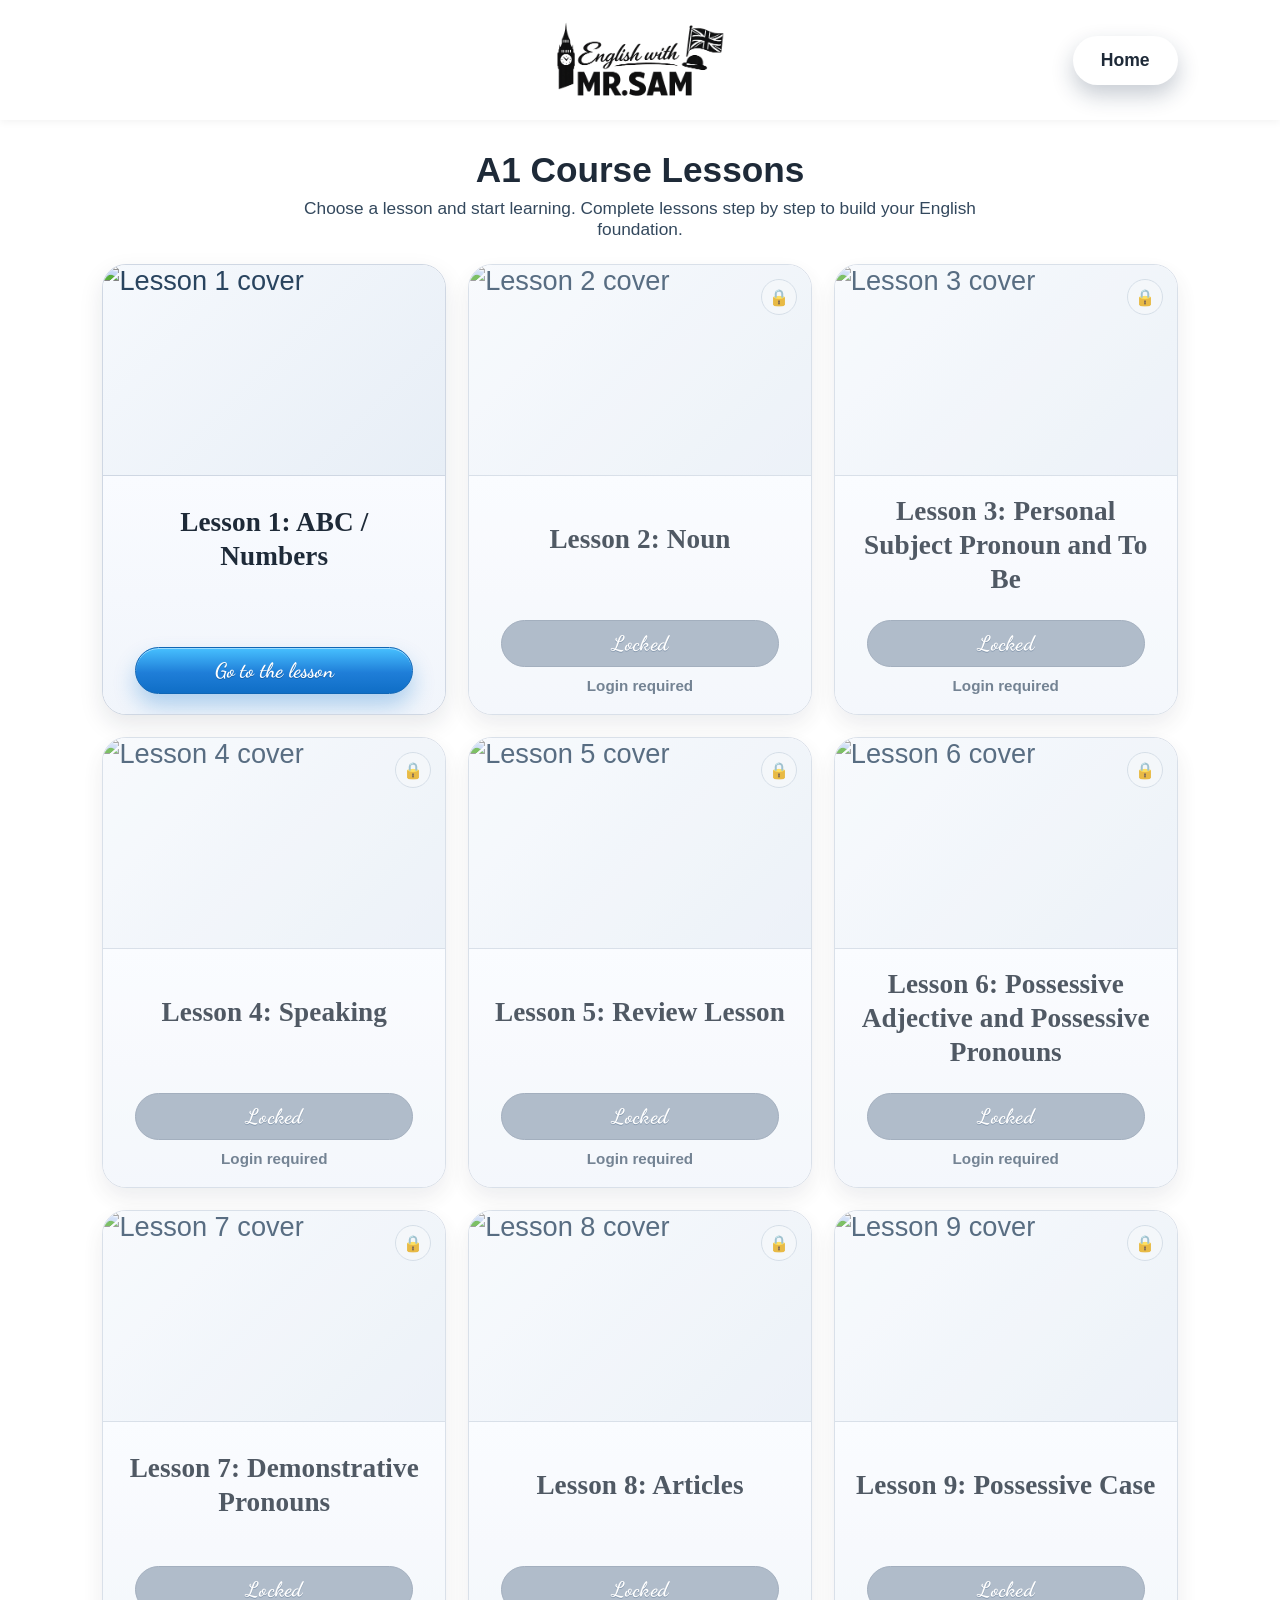
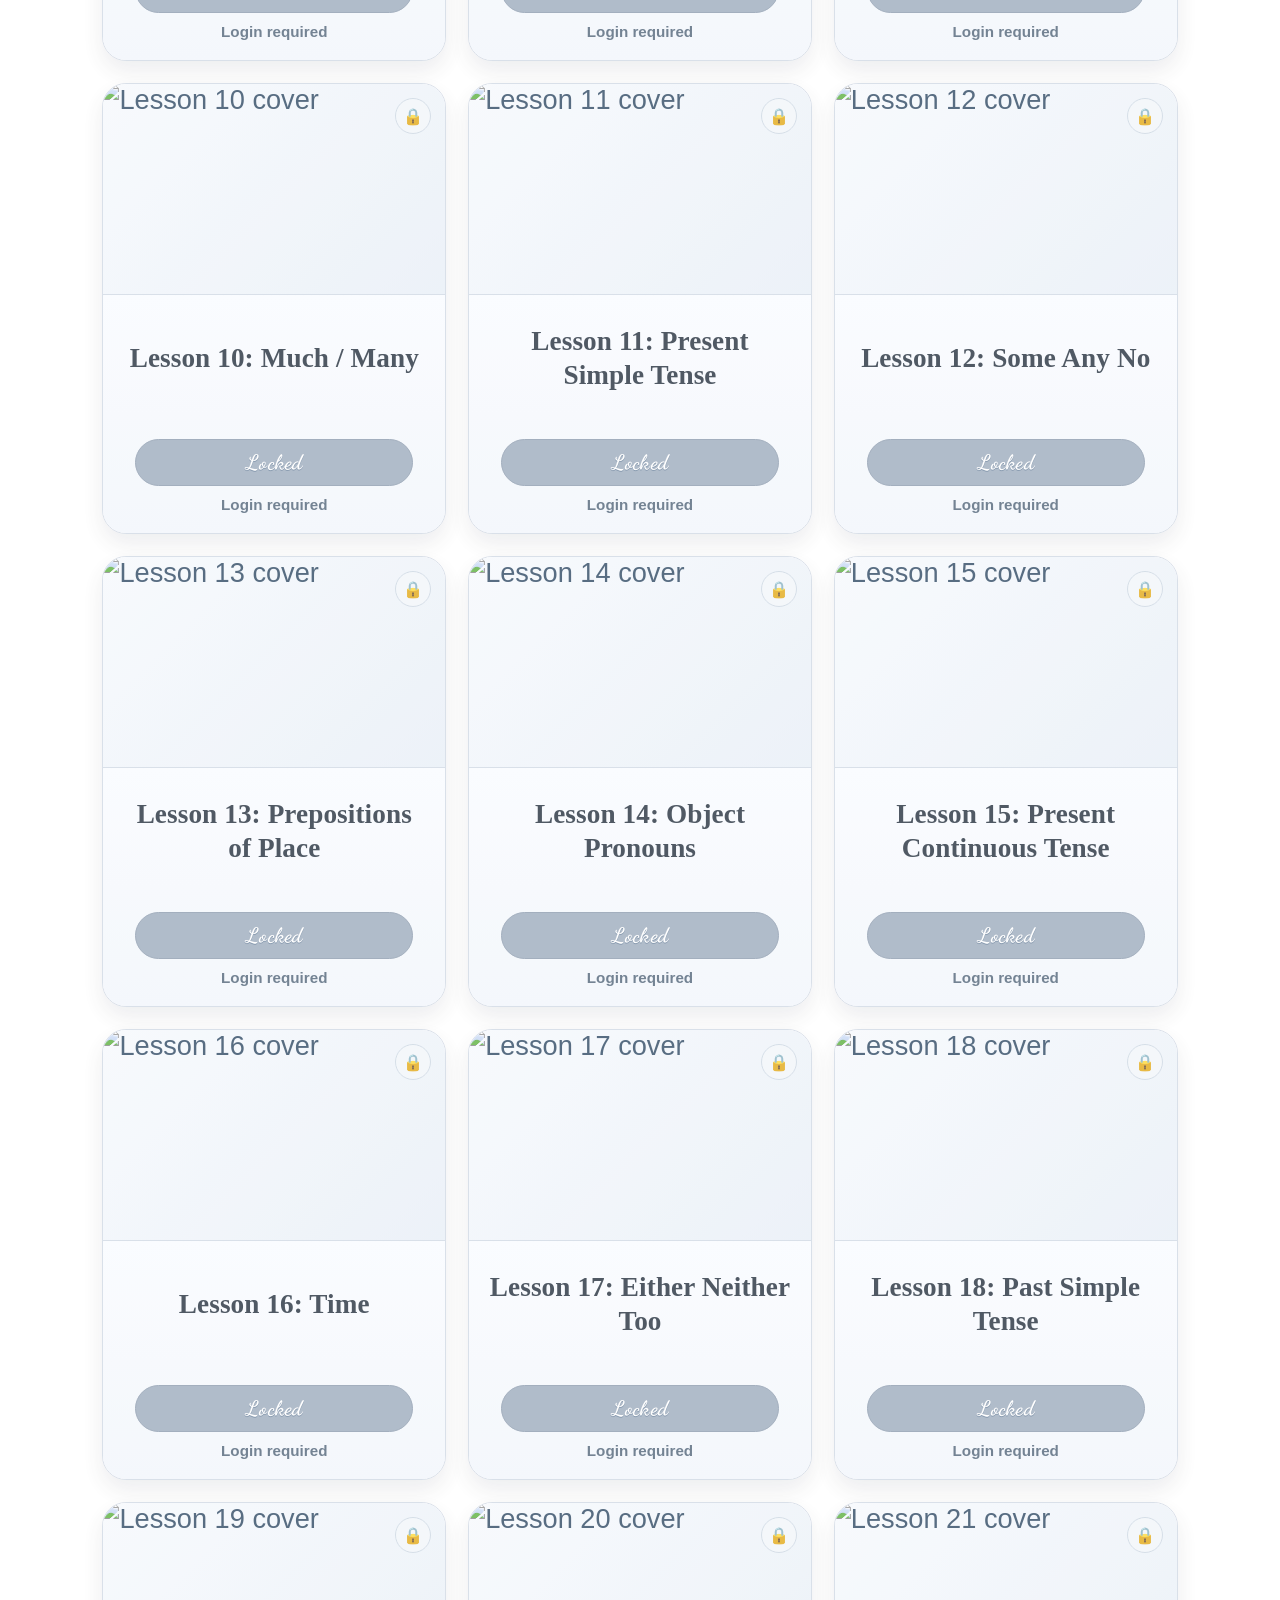
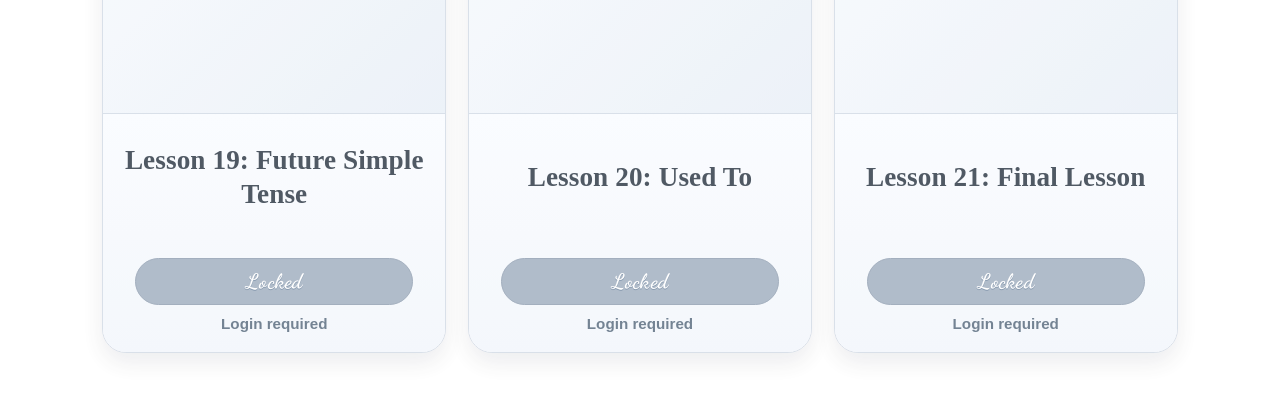
==== commit 1130a235: "Mobile UI improvements: add blur filter to certificate and redesign About Us section - Add 35px blur" ====
--- a/a1.html
+++ b/a1.html
@@ -4,14 +4,23 @@
   <meta charset="UTF-8">
   <meta name="viewport" content="width=device-width, initial-scale=1.0">
   <title>A1 Course - English with Mr.Sam</title>
-  <link rel="stylesheet" href="css/style.css">
+  <link rel="stylesheet" href="css/style.css?v=20260427d">
 </head>
 <body>
 
 <header class="level-header">
+  <div class="level-header-actions level-header-actions-left">
+    <button id="student-notifications-btn" class="btn student-notifications-btn" type="button" hidden>
+      Notifications
+      <span id="student-notifications-badge" class="admin-requests-badge" hidden>0</span>
+    </button>
+  </div>
   <div class="logo"><img src="assets/images/logo.png" alt="English with Mr.Sam"></div>
-  <a href="index.html" class="btn">Home</a>
-</header>
+	  <div class="level-header-actions level-header-actions-right">
+	    <button id="admin-lessons-edit-btn" class="btn admin-lessons-edit-btn" type="button" hidden>Edit Menu</button>
+	    <a href="index.html" class="btn">Home</a>
+	  </div>
+	</header>
 
 <main class="lessons-page">
   <section class="lessons-header">
@@ -22,7 +31,7 @@
   <section class="lessons-grid">
     <article class="lesson-card">
       <div class="lesson-cover">
-        <img src="https://i.pinimg.com/474x/c0/20/25/c020251bbd220ed2f6ff2c80f261e263.jpg" alt="Lesson 1 cover">
+        <img src="https://i.pinimg.com/736x/f4/28/dd/f428dd018444810c4edd49f3112e49e9.jpg" alt="Lesson 1 cover">
       </div>
       <div class="lesson-content">
         <h3>Lesson 1: ABC / Numbers</h3>
@@ -32,7 +41,7 @@
 
     <article class="lesson-card">
       <div class="lesson-cover">
-        <img src="https://i.pinimg.com/474x/c6/c2/dc/c6c2dcaf4ee818b338fa53009235526c.jpg" alt="Lesson 2 cover">
+        <img src="https://i.pinimg.com/736x/12/1a/36/121a3678f248014e01d6d754f0ebbd3f.jpg" alt="Lesson 2 cover">
       </div>
       <div class="lesson-content">
         <h3>Lesson 2: Noun</h3>
@@ -42,7 +51,7 @@
 
     <article class="lesson-card">
       <div class="lesson-cover">
-        <img src="https://i.pinimg.com/736x/6e/f7/d6/6ef7d61d24f3f9db6aaad9dfd0e62c9c.jpg" alt="Lesson 3 cover">
+        <img src="https://i.pinimg.com/736x/fa/c9/60/fac9600a9e92a15acb2fcb94dc715d37.jpg" alt="Lesson 3 cover">
       </div>
       <div class="lesson-content">
         <h3>Lesson 3: Personal Subject Pronoun and To Be</h3>
@@ -52,7 +61,7 @@
 
     <article class="lesson-card">
       <div class="lesson-cover">
-        <img src="https://i.pinimg.com/736x/5d/3e/6e/5d3e6e7b0736ed89d39441084165cb1e.jpg" alt="Lesson 4 cover">
+        <img src="https://i.pinimg.com/736x/59/88/29/59882949a5b94a3feb4efd10d1847ea9.jpg" alt="Lesson 4 cover">
       </div>
       <div class="lesson-content">
         <h3>Lesson 4: Speaking</h3>
@@ -62,7 +71,7 @@
 
     <article class="lesson-card">
       <div class="lesson-cover">
-        <img src="https://i.pinimg.com/736x/8a/48/2e/8a482e99ea361381019cc2197f80be04.jpg" alt="Lesson 5 cover">
+        <img src="https://i.pinimg.com/736x/5c/96/75/5c9675b63a63d4acdc870abcc089da8f.jpg" alt="Lesson 5 cover">
       </div>
       <div class="lesson-content">
         <h3>Lesson 5: Review Lesson</h3>
@@ -72,7 +81,7 @@
 
     <article class="lesson-card">
       <div class="lesson-cover">
-        <img src="https://i.pinimg.com/736x/f8/0d/5b/f80d5b2ffbe8130ea1d993a4d4c1f469.jpg" alt="Lesson 6 cover">
+        <img src="https://i.pinimg.com/474x/13/44/f9/1344f935980ba0d9b12a4c93f4e390b7.jpg" alt="Lesson 6 cover">
       </div>
       <div class="lesson-content">
         <h3>Lesson 6: Possessive Adjective and Possessive Pronouns</h3>
@@ -82,7 +91,7 @@
 
     <article class="lesson-card">
       <div class="lesson-cover">
-        <img src="https://i.pinimg.com/736x/d7/6f/0e/d76f0e653cc8eab2b22abf74e209c636.jpg" alt="Lesson 7 cover">
+        <img src="https://i.pinimg.com/736x/24/4f/c6/244fc6b7ed5f3d1a5524e6fdaa339939.jpg" alt="Lesson 7 cover">
       </div>
       <div class="lesson-content">
         <h3>Lesson 7: Demonstrative Pronouns</h3>
@@ -92,7 +101,7 @@
 
     <article class="lesson-card">
       <div class="lesson-cover">
-        <img src="https://i.pinimg.com/736x/b9/06/5d/b9065d65516fba871fb2e69ab091745a.jpg" alt="Lesson 8 cover">
+        <img src="https://i.pinimg.com/736x/83/2a/03/832a032b71c63dbc31da8e2b316b7956.jpg" alt="Lesson 8 cover">
       </div>
       <div class="lesson-content">
         <h3>Lesson 8: Articles</h3>
@@ -102,7 +111,7 @@
 
     <article class="lesson-card">
       <div class="lesson-cover">
-        <img src="https://i.pinimg.com/736x/28/dd/92/28dd9283aae6ad4fc35340eda42627d9.jpg" alt="Lesson 9 cover">
+        <img src="https://i.pinimg.com/736x/c4/96/86/c4968682a4b6e03bea7758cf685287c3.jpg" alt="Lesson 9 cover">
       </div>
       <div class="lesson-content">
         <h3>Lesson 9: Possessive Case</h3>
@@ -112,7 +121,7 @@
 
     <article class="lesson-card">
       <div class="lesson-cover">
-        <img src="https://i.pinimg.com/736x/79/2d/e8/792de8cbd1633e8b32ce13198a4efe17.jpg" alt="Lesson 10 cover">
+        <img src="https://i.pinimg.com/736x/73/36/1b/73361b4a1b1c5f6d1d04d40ecb7745ae.jpg" alt="Lesson 10 cover">
       </div>
       <div class="lesson-content">
         <h3>Lesson 10: Much / Many</h3>
@@ -122,7 +131,7 @@
 
     <article class="lesson-card">
       <div class="lesson-cover">
-        <img src="https://i.pinimg.com/736x/70/ce/f5/70cef5b415b9007a024921b92c29c9ce.jpg" alt="Lesson 11 cover">
+        <img src="https://i.pinimg.com/736x/d9/fa/b4/d9fab4a4e30b1e38443cf0c3f3ee1633.jpg" alt="Lesson 11 cover">
       </div>
       <div class="lesson-content">
         <h3>Lesson 11: Present Simple Tense</h3>
@@ -132,7 +141,7 @@
 
     <article class="lesson-card">
       <div class="lesson-cover">
-        <img src="https://i.pinimg.com/736x/b9/0b/ec/b90bec5a74937f238614a9d2bc4bebd6.jpg" alt="Lesson 12 cover">
+        <img src="https://i.pinimg.com/474x/fb/35/fd/fb35fd4e826f619e4605c8e14056ad9c.jpg" alt="Lesson 12 cover">
       </div>
       <div class="lesson-content">
         <h3>Lesson 12: Some Any No</h3>
@@ -142,7 +151,7 @@
 
     <article class="lesson-card">
       <div class="lesson-cover">
-        <img src="https://i.pinimg.com/736x/be/2c/95/be2c95a287240c4bd46b8f6f054fea54.jpg" alt="Lesson 13 cover">
+        <img src="https://i.pinimg.com/736x/87/4e/cf/874ecf6b1c664c4f648a3f68b9eb42da.jpg" alt="Lesson 13 cover">
       </div>
       <div class="lesson-content">
         <h3>Lesson 13: Prepositions of Place</h3>
@@ -152,7 +161,7 @@
 
     <article class="lesson-card">
       <div class="lesson-cover">
-        <img src="https://i.pinimg.com/736x/ac/96/98/ac96983fe6b7cce4cb6bdc7570d14b7f.jpg" alt="Lesson 14 cover">
+        <img src="https://i.pinimg.com/736x/93/0e/83/930e83a0f84711d892cebf21de07cc9b.jpg" alt="Lesson 14 cover">
       </div>
       <div class="lesson-content">
         <h3>Lesson 14: Object Pronouns</h3>
@@ -162,7 +171,7 @@
 
     <article class="lesson-card">
       <div class="lesson-cover">
-        <img src="https://i.pinimg.com/736x/b9/5f/53/b95f53e25d1fb4168d1dd9be283d1fd8.jpg" alt="Lesson 15 cover">
+        <img src="https://i.pinimg.com/736x/8a/24/f9/8a24f9ffac2195adc4636b963e77fce8.jpg" alt="Lesson 15 cover">
       </div>
       <div class="lesson-content">
         <h3>Lesson 15: Present Continuous Tense</h3>
@@ -172,7 +181,7 @@
 
     <article class="lesson-card">
       <div class="lesson-cover">
-        <img src="https://i.pinimg.com/736x/8e/f5/e7/8ef5e71196822579347a1998350a6fee.jpg" alt="Lesson 16 cover">
+        <img src="https://i.pinimg.com/736x/9e/d6/b0/9ed6b02f79d5bc40ccf3356152692ac5.jpg" alt="Lesson 16 cover">
       </div>
       <div class="lesson-content">
         <h3>Lesson 16: Time</h3>
@@ -182,7 +191,7 @@
 
     <article class="lesson-card">
       <div class="lesson-cover">
-        <img src="https://i.pinimg.com/736x/75/13/bd/7513bd17be00eb88226e018f88ec4878.jpg" alt="Lesson 17 cover">
+        <img src="https://i.pinimg.com/736x/a9/92/30/a99230cb62af716498c2d826ce8df457.jpg" alt="Lesson 17 cover">
       </div>
       <div class="lesson-content">
         <h3>Lesson 17: Either Neither Too</h3>
@@ -192,7 +201,7 @@
 
     <article class="lesson-card">
       <div class="lesson-cover">
-        <img src="https://i.pinimg.com/736x/9f/f2/6f/9ff26f5dc9369b97e8fc5adb163c6834.jpg" alt="Lesson 18 cover">
+        <img src="https://i.pinimg.com/736x/d8/53/77/d85377ebad94252be86b16bd6f372244.jpg" alt="Lesson 18 cover">
       </div>
       <div class="lesson-content">
         <h3>Lesson 18: Past Simple Tense</h3>
@@ -202,7 +211,7 @@
 
     <article class="lesson-card">
       <div class="lesson-cover">
-        <img src="https://i.pinimg.com/736x/fa/17/1f/fa171f54b573c22b69a4b59c4aaec7af.jpg" alt="Lesson 19 cover">
+        <img src="https://i.pinimg.com/736x/39/40/91/394091cfc0bd8c5c378f222844a69f79.jpg" alt="Lesson 19 cover">
       </div>
       <div class="lesson-content">
         <h3>Lesson 19: Future Simple Tense</h3>
@@ -212,16 +221,38 @@
 
     <article class="lesson-card">
       <div class="lesson-cover">
-        <img src="https://i.pinimg.com/736x/ba/fc/9a/bafc9ab67b9906aa05d09ff51f18780a.jpg" alt="Lesson 20 cover">
+        <img src="https://i.pinimg.com/736x/39/0e/78/390e78ba907acc39c806ce5bff473f95.jpg" alt="Lesson 20 cover">
       </div>
       <div class="lesson-content">
         <h3>Lesson 20: Used To</h3>
         <a href="lesson.html?course=a1&lesson=20" class="btn lesson-watch-btn">Go to the lesson</a>
       </div>
     </article>
+
+    <article class="lesson-card">
+      <div class="lesson-cover">
+        <img src="https://i.pinimg.com/736x/36/9f/03/369f03be8d5e9aa9226c4de29df728b2.jpg" alt="Lesson 21 cover">
+      </div>
+      <div class="lesson-content">
+        <h3>Lesson 21: Final Lesson</h3>
+        <a href="lesson.html?course=a1&lesson=21" class="btn lesson-watch-btn">Go to the lesson</a>
+      </div>
+    </article>
   </section>
 </main>
 
-<script src="js/script.js"></script>
+<script src="js/script.js?v=20260427d"></script>
 </body>
 </html>
+
+
+
+
+
+
+
+
+
+
+
+
--- a/css/style.css
+++ b/css/style.css
@@ -6,6 +6,10 @@
   font-family: Arial, sans-serif;
   background: #ffffff;
   color: #1E2A38;
+}
+
+[hidden] {
+  display: none !important;
 }
 
 .results-page {
@@ -179,6 +183,12 @@
   }
 }
 
+@media (min-width: 901px) {
+  #presentation-open-btn {
+    display: none !important;
+  }
+}
+
 @media (max-width: 640px) {
   .results-toggle {
     grid-template-columns: 1fr;
@@ -399,6 +409,7 @@
   background-position: center;
   background-repeat: no-repeat;
   z-index: 0;
+  pointer-events: none;
 }
 
 header > * {
@@ -479,11 +490,20 @@
 
 .header-actions {
   position: absolute;
+  top: 14px;
+  display: flex;
+  align-items: center;
+  gap: 10px;
+}
+
+.header-actions-left {
+  left: 4%;
+  right: auto;
+}
+
+.header-actions-right {
   right: 4%;
-  top: 12px;
-  display: flex;
-  align-items: center;
-  gap: 10px;
+  left: auto;
 }
 
 .header-actions .btn {
@@ -498,14 +518,17 @@
   display: none !important;
 }
 
-.header-actions #admin-panel-btn {
-  position: relative;
-  transform: translateY(-15px);
-}
-
+.header-actions #admin-panel-btn,
 .header-actions #profile-btn {
   position: relative;
-  transform: translateY(-15px);
+  transform: none;
+}
+
+@media (min-width: 901px) {
+  .hero-header .header-actions.header-actions-right #admin-panel-btn {
+    position: relative;
+    top: 0;
+  }
 }
 
 .profile-modal {
@@ -531,6 +554,291 @@
   border-radius: 18px;
   border: 1px solid #cfdae6;
   padding: 12px;
+}
+
+.team-modal {
+  position: fixed;
+  inset: 0;
+  background: rgba(10, 25, 45, 0.44);
+  display: none;
+  align-items: center;
+  justify-content: center;
+  padding: 0;
+  z-index: 1300;
+}
+
+.team-modal.is-open {
+  display: flex;
+}
+
+.team-modal-card {
+  width: 100vw;
+  height: 100dvh;
+  background: #ffffff;
+  border-radius: 0;
+  border: none;
+  overflow: hidden;
+  display: flex;
+  flex-direction: column;
+}
+
+.team-modal-topbar {
+  display: grid;
+  grid-template-columns: 1fr auto 1fr;
+  align-items: center;
+  gap: 12px;
+  padding: max(12px, env(safe-area-inset-top)) max(14px, env(safe-area-inset-right)) 12px
+    max(14px, env(safe-area-inset-left));
+  border-bottom: 1px solid #e2eaf3;
+  background: linear-gradient(180deg, #ffffff 0%, #f4f7fb 100%);
+}
+
+.team-modal-topbar-spacer {
+  min-width: 120px;
+}
+
+.team-modal-topbar-center {
+  display: inline-flex;
+  align-items: center;
+  gap: 12px;
+  justify-content: center;
+  flex-wrap: wrap;
+}
+
+.team-modal-title {
+  margin: 0;
+  color: #0e2a45;
+  font-weight: 900;
+  letter-spacing: 0.4px;
+  font-size: clamp(1.6rem, 2.3vw, 2.25rem);
+  text-shadow: 0 10px 18px rgba(16, 32, 56, 0.08);
+}
+
+.team-modal-count {
+  display: inline-flex;
+  align-items: center;
+  padding: 6px 12px;
+  border-radius: 999px;
+  font-weight: 900;
+  font-size: 0.9rem;
+  background: linear-gradient(135deg, #102a42, #184a7a);
+  color: #ffffff;
+}
+
+.team-modal-topbar-right {
+  display: inline-flex;
+  align-items: center;
+  gap: 10px;
+  flex-wrap: wrap;
+  justify-content: flex-end;
+  justify-self: end;
+}
+
+.team-modal-edit-btn {
+  background: linear-gradient(135deg, #f59e0b, #d97706) !important;
+  color: #ffffff !important;
+  border: none !important;
+  font-weight: 900 !important;
+}
+
+.team-modal-body {
+  flex: 1;
+  min-height: 0;
+  display: flex;
+  flex-direction: column;
+  align-items: center;
+  padding: 18px 16px 22px;
+  overflow: auto;
+  -webkit-overflow-scrolling: touch;
+  background:
+    linear-gradient(180deg, rgba(243, 246, 252, 0.85), rgba(243, 246, 252, 0.65)),
+    repeating-linear-gradient(
+      0deg,
+      rgba(14, 37, 61, 0.05) 0px,
+      rgba(14, 37, 61, 0.05) 1px,
+      transparent 1px,
+      transparent 28px
+    ),
+    repeating-linear-gradient(
+      90deg,
+      rgba(14, 37, 61, 0.05) 0px,
+      rgba(14, 37, 61, 0.05) 1px,
+      transparent 1px,
+      transparent 28px
+    );
+}
+
+.team-card-actions {
+  margin-top: 10px;
+  display: flex;
+  gap: 10px;
+  flex-wrap: wrap;
+  align-items: center;
+}
+
+.team-card-actions .btn {
+  padding: 8px 14px;
+  font-size: 0.84rem;
+  font-weight: 900;
+  border: 1px solid rgba(16, 35, 54, 0.18);
+  background: rgba(255, 255, 255, 0.92);
+  color: #15314f;
+}
+
+.team-card-actions .team-card-more-btn {
+  background: linear-gradient(135deg, #f59e0b, #d97706);
+  color: #ffffff;
+  border-color: transparent;
+  box-shadow: 0 10px 22px rgba(217, 119, 6, 0.26);
+}
+
+.team-card-actions .team-card-delete-btn {
+  background: linear-gradient(135deg, #ef4444, #b91c1c);
+  color: #ffffff;
+  border-color: transparent;
+}
+
+.admin-team-mini-delete {
+  background: linear-gradient(135deg, #ef4444, #b91c1c) !important;
+  color: #ffffff !important;
+  border-color: transparent !important;
+  box-shadow: 0 12px 22px rgba(185, 28, 28, 0.22);
+}
+
+.team-member-card {
+  width: min(860px, 100%);
+  max-height: 92vh;
+  padding: 12px 12px 16px;
+}
+
+.team-member-modal {
+  z-index: 1400;
+}
+
+.team-member-hero {
+  display: flex;
+  gap: 16px;
+  align-items: center;
+  padding: 10px 6px 6px;
+}
+
+.team-member-avatar {
+  width: 206px;
+  height: 206px;
+  border-radius: 50%;
+  border: 2px solid #263747;
+  background: linear-gradient(135deg, #e7edf3, #cfd8e2);
+  flex: 0 0 206px;
+  overflow: hidden;
+  display: grid;
+  place-items: center;
+  color: #2b4e72;
+  font-weight: 900;
+  font-size: 2.1rem;
+}
+
+.team-member-avatar img {
+  width: 100%;
+  height: 100%;
+  object-fit: cover;
+  display: block;
+}
+
+.team-member-hero-text {
+  display: grid;
+  gap: 10px;
+  min-width: 0;
+}
+
+.team-member-header {
+  margin: 0;
+  color: #132943;
+  font-weight: 900;
+  font-size: 1.6rem;
+  line-height: 1.15;
+}
+
+.team-member-subheader {
+  margin: 0;
+  color: #24415f;
+  font-size: 1.02rem;
+  line-height: 1.45;
+}
+
+.team-member-section {
+  margin-top: 14px;
+  padding: 12px;
+  border-radius: 18px;
+  border: 1px solid #cfdae6;
+  background: linear-gradient(180deg, #ffffff 0%, #f4f7fb 100%);
+}
+
+.team-member-section-title {
+  margin: 0 0 10px;
+  color: #143456;
+}
+
+.team-member-achievements {
+  margin: 0;
+  padding-left: 18px;
+  color: #31475c;
+  line-height: 1.55;
+}
+
+.admin-team-edit-grid {
+  display: grid;
+  grid-template-columns: 190px 1fr;
+  gap: 16px;
+  margin-top: 14px;
+}
+
+.admin-team-edit-avatar {
+  display: grid;
+  gap: 10px;
+  align-content: start;
+  justify-items: center;
+}
+
+#admin-team-edit-avatar-preview,
+.admin-team-edit-avatar-fallback {
+  width: 150px;
+  height: 150px;
+  border-radius: 50%;
+  border: 1px solid #d9e1ee;
+  background: #f3f6fb;
+  display: grid;
+  place-items: center;
+  font-weight: 900;
+  color: #1c2a4a;
+  object-fit: cover;
+}
+
+.admin-team-edit-avatar-fallback {
+  font-size: 2rem;
+}
+
+.admin-team-edit-fields {
+  display: grid;
+  gap: 10px;
+}
+
+.admin-team-edit-textarea {
+  resize: vertical;
+}
+
+@media (max-width: 700px) {
+  .team-member-hero {
+    flex-direction: column;
+    align-items: flex-start;
+  }
+  .team-member-avatar {
+    width: 176px;
+    height: 176px;
+    flex-basis: 176px;
+  }
+  .admin-team-edit-grid {
+    grid-template-columns: 1fr;
+  }
 }
 
 .achievements-modal {
@@ -675,11 +983,17 @@
   box-shadow: inset 0 0 0 1px rgba(255, 255, 255, 0.45);
   transition: transform 0.15s ease, box-shadow 0.2s ease;
   font-size: 0.9rem;
+  cursor: pointer;
 }
 
 .leaderboard-row:hover {
   transform: translateY(-1px);
   box-shadow: 0 10px 18px rgba(16, 38, 74, 0.12);
+}
+
+.leaderboard-row:focus {
+  outline: 3px solid rgba(47, 167, 255, 0.45);
+  outline-offset: 2px;
 }
 
 .leaderboard-row.is-you {
@@ -919,6 +1233,37 @@
   margin-bottom: 14px;
 }
 
+.mentor-student-card .profile-topbar {
+  justify-content: space-between;
+}
+
+.mentor-student-top-actions {
+  display: inline-flex;
+  align-items: center;
+  justify-content: flex-end;
+  gap: 10px;
+  flex-wrap: wrap;
+}
+
+.mentor-student-top-actions .admin-view-progress-btn,
+.mentor-student-top-actions .mentor-homework-btn {
+  padding: 6px 16px;
+  border-radius: 12px;
+  font-size: 1rem;
+  font-weight: 700;
+}
+
+@media (max-width: 720px) {
+  .mentor-student-card .profile-topbar {
+    flex-wrap: wrap;
+  }
+
+  .mentor-student-top-actions {
+    width: 100%;
+    justify-content: flex-end;
+  }
+}
+
 .profile-topbar h3 {
   margin: 0;
   color: #143456;
@@ -927,6 +1272,51 @@
 
 .profile-mentor {
   margin-bottom: 12px;
+}
+
+.profile-user {
+  margin-bottom: 12px;
+}
+
+.profile-user-card {
+  border-style: dashed;
+}
+
+.profile-user-avatar-fallback {
+  width: 100%;
+  height: 100%;
+  display: flex;
+  align-items: center;
+  justify-content: center;
+  font-weight: 900;
+  color: #143456;
+  background: linear-gradient(135deg, #e7f1ff 0%, #f2f6fb 100%);
+}
+
+.profile-user-avatar-actions {
+  display: inline-flex;
+  flex-wrap: wrap;
+  align-items: center;
+  gap: 10px;
+}
+
+.profile-user-avatar-msg {
+  font-size: 0.78rem;
+  color: #5a6f87;
+  font-weight: 600;
+}
+
+.profile-public-stats {
+  display: grid;
+  grid-template-columns: repeat(2, minmax(0, 1fr));
+  gap: 12px;
+  margin-bottom: 12px;
+}
+
+@media (max-width: 560px) {
+  .profile-public-stats {
+    grid-template-columns: 1fr;
+  }
 }
 
 .profile-mentor-card {
@@ -1005,6 +1395,65 @@
   display: inline-flex;
   flex-wrap: wrap;
   gap: 8px;
+  align-items: center;
+  overflow: hidden;
+  max-width: 0;
+  opacity: 0;
+  transform: translateX(-10px);
+  pointer-events: none;
+  transition: max-width 260ms ease, opacity 160ms ease, transform 260ms ease;
+}
+
+.profile-mentor-contact-actions.is-open {
+  max-width: 260px;
+  opacity: 1;
+  transform: translateX(0);
+  pointer-events: auto;
+}
+
+.profile-mentor-contact-actions .profile-support-icon {
+  opacity: 0;
+  transform: translateX(-12px) scale(0.2);
+  transform-origin: left center;
+  transition: opacity 160ms ease, transform 220ms ease;
+}
+
+.profile-mentor-contact-actions.is-open .profile-support-icon {
+  opacity: 1;
+  transform: translateX(0) scale(1);
+  animation: mentor-contact-pop 320ms cubic-bezier(0.2, 1.1, 0.35, 1) both;
+  animation-delay: calc(var(--i, 0) * 70ms);
+}
+
+@keyframes mentor-contact-pop {
+  0% {
+    opacity: 0;
+    transform: translateX(-12px) scale(0.2);
+  }
+  70% {
+    opacity: 1;
+    transform: translateX(0) scale(1.08);
+  }
+  100% {
+    opacity: 1;
+    transform: translateX(0) scale(1);
+  }
+}
+
+.profile-mentor-contact-actions .profile-support-icon {
+  width: 40px;
+  height: 40px;
+  box-shadow: 0 8px 14px rgba(16, 32, 56, 0.14);
+}
+
+.profile-mentor-contact-actions .profile-support-icon-img {
+  width: 22px;
+  height: 22px;
+}
+
+.profile-mentor-contact-actions .profile-support-icon-img--instagram {
+  width: 26px;
+  height: 26px;
 }
 
 .profile-mentor-contact-btn {
@@ -1051,6 +1500,75 @@
   box-shadow: 0 12px 22px rgba(34, 158, 217, 0.32);
 }
 
+.mentor-self-edit {
+  margin: 14px 0 0;
+  padding: 12px;
+  border-radius: 18px;
+  border: 1px solid #cfdae6;
+  background: linear-gradient(180deg, #ffffff 0%, #f4f7fb 100%);
+}
+
+.mentor-self-edit-title {
+  margin: 0 0 10px;
+  color: #143456;
+  font-size: 1rem;
+}
+
+.mentor-self-edit-grid {
+  display: grid;
+  grid-template-columns: repeat(2, minmax(0, 1fr));
+  gap: 10px;
+}
+
+@media (max-width: 720px) {
+  .mentor-self-edit-grid {
+    grid-template-columns: 1fr;
+  }
+}
+
+.mentor-self-edit-input,
+.mentor-self-edit-textarea {
+  width: 100%;
+  border-radius: 12px;
+  border: 1px solid #cfdae6;
+  padding: 10px 12px;
+  font-weight: 700;
+  color: #16395d;
+  background: #ffffff;
+}
+
+.mentor-self-edit-textarea {
+  margin-top: 10px;
+  resize: vertical;
+  min-height: 86px;
+}
+
+.mentor-self-edit-actions {
+  display: flex;
+  align-items: center;
+  gap: 10px;
+  margin-top: 10px;
+}
+
+.mentor-self-edit-save {
+  border-radius: 12px;
+  padding: 8px 18px;
+}
+
+.mentor-self-edit-msg {
+  color: #35536f;
+  font-weight: 700;
+  font-size: 0.9rem;
+}
+
+.mentor-self-edit-msg.is-error {
+  color: #b02a1f;
+}
+
+.mentor-self-edit-msg.is-success {
+  color: #17633a;
+}
+
 .profile-close-btn {
   background: linear-gradient(135deg, #132a46, #1f4f7a);
   color: #ffffff;
@@ -1183,7 +1701,8 @@
 }
 
 .profile-support-actions {
-  display: inline-flex;
+  display: flex;
+  width: 100%;
   align-items: center;
   gap: 12px;
   flex-wrap: wrap;
@@ -1202,6 +1721,42 @@
   border: 1px solid #cfdae6;
   box-shadow: 0 10px 18px rgba(16, 32, 56, 0.16);
   transition: transform 0.2s ease, box-shadow 0.2s ease, filter 0.2s ease;
+}
+
+.profile-support-icon[aria-label="Telegram"] {
+  background: linear-gradient(135deg, #2aabee, #1d6fa5);
+  border-color: rgba(255, 255, 255, 0.48);
+  box-shadow: 0 16px 26px rgba(29, 111, 165, 0.22);
+}
+
+.profile-support-icon[aria-label="WhatsApp"] {
+  background: linear-gradient(135deg, #25d366, #128c7e);
+  border-color: rgba(255, 255, 255, 0.48);
+  box-shadow: 0 16px 26px rgba(18, 140, 126, 0.22);
+}
+
+.profile-support-icon[aria-label="Instagram"] {
+  background: linear-gradient(135deg, #f58529, #dd2a7b 45%, #8134af 80%, #515bd4);
+  border-color: rgba(255, 255, 255, 0.48);
+  box-shadow: 0 16px 26px rgba(129, 52, 175, 0.22);
+}
+
+.profile-support-icon[aria-label="Gmail"] {
+  background: linear-gradient(135deg, #ffffff, #f6f8ff);
+  border-color: rgba(16, 37, 58, 0.14);
+  box-shadow: 0 16px 26px rgba(13, 27, 42, 0.12);
+}
+
+.profile-support-icon[aria-label="Phone"] {
+  background: linear-gradient(135deg, #ffffff, #f6f8ff);
+  border-color: rgba(16, 37, 58, 0.14);
+  box-shadow: 0 16px 26px rgba(13, 27, 42, 0.12);
+}
+
+.profile-support-icon[aria-label="Telegram"] .profile-support-icon-img,
+.profile-support-icon[aria-label="WhatsApp"] .profile-support-icon-img,
+.profile-support-icon[aria-label="Instagram"] .profile-support-icon-img {
+  filter: drop-shadow(0 10px 18px rgba(0, 0, 0, 0.22));
 }
 
 .profile-support-icon:hover {
@@ -1271,7 +1826,7 @@
 
 .header-greeting {
   position: absolute;
-  left: 4%;
+  left: calc(4% + 150px);
   top: 22px;
   transform: none;
   margin: 0;
@@ -1279,6 +1834,9 @@
   font-weight: 700;
   color: #000000;
   white-space: nowrap;
+  max-width: 34%;
+  overflow: hidden;
+  text-overflow: ellipsis;
   text-shadow: none;
 }
 
@@ -1545,6 +2103,20 @@
   top: 50%;
   transform: translateY(-50%);
   font-size: 1.3rem;
+  left: calc(4% + 150px);
+}
+
+/* Desktop compact header: keep all action buttons aligned with Logout */
+@media (min-width: 901px) {
+  .hero-header.is-compact .header-actions {
+    top: 14px;
+    transform: none;
+  }
+
+  .hero-header.is-compact .header-greeting {
+    top: 18px;
+    transform: none;
+  }
 }
 
 .btn {
@@ -1558,12 +2130,78 @@
   font-weight: 700;
   box-shadow: 0 10px 22px rgba(19, 42, 70, 0.24);
   transition: transform 0.2s ease, box-shadow 0.2s ease, filter 0.2s ease;
+  position: relative;
+  overflow: visible;
+  display: inline-flex;
+  align-items: center;
+  justify-content: center;
+  gap: 8px;
+  --glow-x: 50%;
+  --glow-y: 50%;
+  --glow-rgb: 255, 255, 255;
+}
+
+.btn::after {
+  content: "";
+  position: absolute;
+  inset: 0;
+  padding: 2px;
+  border-radius: inherit;
+  pointer-events: none;
+  background: radial-gradient(
+      circle at var(--glow-x) var(--glow-y),
+      rgba(var(--glow-rgb), 0.95) 0%,
+      rgba(var(--glow-rgb), 0.42) 30%,
+      rgba(var(--glow-rgb), 0) 70%
+    );
+  -webkit-mask: linear-gradient(#000 0 0) content-box, linear-gradient(#000 0 0);
+  -webkit-mask-composite: xor;
+  mask-composite: exclude;
+  opacity: 0;
+  transition: opacity 0.18s ease;
+  mix-blend-mode: screen;
 }
 
 .btn:hover {
   transform: translateY(-2px);
   box-shadow: 0 14px 26px rgba(19, 42, 70, 0.3);
   filter: brightness(1.03);
+}
+
+.btn.btn-exit {
+  background: linear-gradient(135deg, #ffffff, #f3f6fb);
+  color: #8f0f17;
+  border: 1px solid rgba(143, 15, 23, 0.22);
+  box-shadow: 0 10px 18px rgba(16, 39, 64, 0.14);
+}
+
+.btn.btn-exit:hover {
+  filter: brightness(1.02);
+  box-shadow: 0 14px 24px rgba(16, 39, 64, 0.18);
+}
+
+@media (hover: hover) and (pointer: fine) {
+  .btn:hover::after {
+    opacity: 1;
+  }
+}
+
+/* Disable button edge glow in admin UI (and the header "Admin Panel" button on the main page). */
+#admin-panel-btn::after,
+.admin-header .btn::after,
+.admin-page .btn::after,
+.admin-page ~ .admin-create-modal .btn::after,
+.admin-page ~ .admin-progress-modal .btn::after,
+.admin-page ~ .admin-manage-modal .btn::after,
+.admin-page ~ .admin-create-queue-modal .btn::after,
+.admin-page ~ .admin-renewals-modal .btn::after,
+.admin-page ~ .admin-payments-modal .btn::after,
+.admin-page ~ .admin-delete-modal .btn::after,
+.admin-page ~ .admin-delete-confirm-modal .btn::after,
+.admin-page ~ .admin-requests-modal .btn::after,
+.admin-page ~ .admin-devices-modal .btn::after,
+.admin-page ~ .admin-device-detail-modal .btn::after {
+  display: none !important;
 }
 
 .card .btn {
@@ -1847,6 +2485,18 @@
   background: #f6f9fd;
 }
 
+.results-lead-kicker {
+  display: block;
+  font-weight: 900;
+  color: #102740;
+  letter-spacing: 0.2px;
+  margin-bottom: 6px;
+}
+
+.results-lead-text {
+  display: block;
+}
+
 .results-modal-tabs {
   display: grid;
   grid-template-columns: repeat(auto-fit, minmax(0, max-content));
@@ -1912,6 +2562,107 @@
   grid-auto-rows: auto;
   gap: 20px;
   margin-top: 144px;
+}
+
+@media (max-width: 640px) {
+  .results-modal-card-standalone {
+    padding: 26px 16px 34px;
+    box-sizing: border-box;
+  }
+
+  .results-modal-tabs {
+    width: 100%;
+    max-width: 520px;
+    padding: 0;
+    box-sizing: border-box;
+    display: grid;
+    grid-template-columns: 1fr;
+    justify-content: center;
+  }
+
+  .results-modal-tab {
+    width: 100%;
+  }
+
+  .results-modal-tiles {
+    grid-template-columns: 1fr;
+    margin-top: 28px;
+    gap: 16px;
+  }
+
+  .results-modal-tile:nth-child(3n + 2) {
+    --tile-offset: 0px;
+  }
+
+  .results-modal-tile {
+    padding: 12px;
+    display: grid;
+    grid-template-columns: 1fr 1fr;
+    grid-template-areas:
+      "cert quote"
+      "name quote";
+    gap: 12px;
+    align-items: stretch;
+  }
+
+  .results-modal-certificate {
+    grid-area: cert;
+    height: auto;
+    width: 100%;
+    margin: 0;
+    align-self: stretch;
+    display: block;
+    border-radius: 16px;
+    border: 1px solid rgba(16, 37, 58, 0.16);
+    background: #ffffff;
+    box-shadow: 0 12px 24px rgba(13, 27, 42, 0.12);
+    aspect-ratio: 4 / 3;
+  }
+
+  .results-modal-certificate img {
+    width: 100%;
+    height: 100%;
+    display: block;
+    object-fit: cover;
+    object-position: center;
+  }
+
+  .results-modal-person {
+    display: contents;
+  }
+
+  .results-modal-name {
+    grid-area: name;
+    margin: 0;
+    padding: 12px 10px;
+    border-radius: 16px;
+    border: 1px solid rgba(16, 37, 58, 0.14);
+    background: linear-gradient(180deg, #ffffff, #f7fbff);
+    box-shadow: 0 10px 20px rgba(13, 27, 42, 0.08);
+    font-size: 1.05rem;
+    line-height: 1.25;
+  }
+
+  .results-modal-quote {
+    grid-area: quote;
+    margin: 0;
+    padding: 16px 12px;
+    border-radius: 18px;
+    border: 1px solid rgba(16, 37, 58, 0.14);
+    background: linear-gradient(180deg, #ffffff, #eef6ff);
+    box-shadow: 0 12px 24px rgba(13, 27, 42, 0.1);
+    display: grid;
+    place-items: center;
+    text-align: center;
+    font-size: 1.15rem;
+    line-height: 1.35;
+  }
+
+  .results-modal-tile:nth-child(even) {
+    grid-template-areas:
+      "quote cert"
+      "quote name";
+  }
 }
 
 .results-modal-tile {
@@ -1943,13 +2694,53 @@
 }
 
 .results-modal-person {
-    display: flex;
-    flex-direction: column;
-    gap: 4px;
-    text-align: center;
-    width: 100%;
-    max-width: 440px;
-  }
+	    display: flex;
+	    flex-direction: column;
+	    gap: 4px;
+	    text-align: center;
+	    width: 100%;
+	    max-width: 440px;
+	  }
+
+.results-modal-person--image {
+  --results-modal-person-image: none;
+  position: relative;
+  overflow: hidden;
+  border-radius: 14px;
+  padding: 14px 12px;
+  background: rgba(255, 255, 255, 0.7);
+  border: 1px solid rgba(16, 37, 58, 0.18);
+  box-sizing: border-box;
+}
+
+.results-modal-person--image::before {
+  content: "";
+  position: absolute;
+  inset: 0;
+  background-image: var(--results-modal-person-image);
+  background-size: cover;
+  background-position: center;
+  background-repeat: no-repeat;
+  filter: blur(7px);
+  transform: scale(1.04);
+  opacity: 0.88;
+  z-index: 0;
+}
+
+.results-modal-person--image::after {
+  content: "";
+  position: absolute;
+  inset: 0;
+  background: rgba(255, 255, 255, 0.28);
+  z-index: 0;
+}
+
+.results-modal-person--image .results-modal-name,
+.results-modal-person--image .results-modal-quote {
+  position: relative;
+  z-index: 1;
+  text-shadow: 0 1px 0 rgba(255, 255, 255, 0.85), 0 8px 18px rgba(0, 0, 0, 0.12);
+}
 
 .results-modal-name {
   font-weight: 800;
@@ -1967,7 +2758,7 @@
 .results-modal-certificate {
     width: 100%;
     max-width: 520px;
-    height: 660px;
+    height: clamp(240px, 60vw, 660px);
     border-radius: 12px;
     border: 1px solid rgba(16, 37, 58, 0.2);
     display: grid;
@@ -1986,6 +2777,255 @@
   height: 100%;
   display: block;
   object-fit: contain;
+}
+
+/* Mobile-only: certificates/quotes mosaic (results.html) */
+.results-mobile-masonry {
+  display: none;
+}
+
+@media (max-width: 640px) {
+  .results-modal-card-standalone {
+    padding-left: 16px !important;
+    padding-right: 16px !important;
+    box-sizing: border-box;
+  }
+
+  .results-modal-title,
+  .results-modal-lead {
+    width: 100%;
+    box-sizing: border-box;
+  }
+
+  .results-modal-tabs {
+    width: 100%;
+    max-width: 520px;
+    margin-left: auto;
+    margin-right: auto;
+    padding: 0 !important;
+    display: grid !important;
+    grid-template-columns: 1fr !important;
+    justify-content: center;
+    box-sizing: border-box;
+  }
+
+  .results-modal-tab {
+    width: 100% !important;
+    justify-self: center;
+  }
+
+  .results-modal-subtitle--spaced {
+    margin-top: 54px !important;
+  }
+
+  .results-mobile-masonry.is-active {
+    display: grid;
+    grid-template-columns: 1fr 1fr;
+    grid-auto-rows: 14px;
+    gap: 8px;
+    width: 100%;
+    max-width: 520px;
+    margin: 10px auto 26px;
+    box-sizing: border-box;
+  }
+
+  .results-mobile-masonry.is-active + .results-modal-tiles {
+    display: none !important;
+  }
+
+  .results-masonry-item {
+    grid-column: var(--col, auto);
+    grid-row-end: span var(--span, 10);
+    min-width: 0;
+  }
+
+  .results-masonry-cert {
+    display: flex;
+    flex-direction: column;
+    border-radius: 24px;
+    overflow: hidden;
+    border: 2px solid rgba(16, 37, 58, 0.14);
+    background: linear-gradient(180deg, #ffffff, #f8fbff);
+    box-shadow: 0 18px 34px rgba(13, 27, 42, 0.12);
+  }
+
+  .results-masonry-cert-media {
+    --cert-ratio: 3 / 4;
+    position: relative;
+    background: #ffffff;
+    aspect-ratio: var(--cert-ratio);
+  }
+
+  .results-masonry-cert-media img {
+    width: 100%;
+    height: 100%;
+    display: block;
+    object-fit: contain;
+    object-position: center;
+    background: #ffffff;
+  }
+
+  .results-masonry-cert-placeholder {
+    width: 100%;
+    height: 100%;
+    display: grid;
+    place-items: center;
+    text-align: center;
+    padding: 14px;
+    color: #4a5f76;
+    font-weight: 800;
+    background: linear-gradient(180deg, #ffffff, #f1f6fd);
+  }
+
+  .results-masonry-cert-name {
+    padding: 8px 10px;
+    text-align: center;
+    font-weight: 800;
+    color: #102740;
+    border-top: 1px solid rgba(16, 37, 58, 0.12);
+    background: linear-gradient(180deg, #ffffff, #eff6ff);
+    box-shadow: 0 -10px 18px rgba(13, 27, 42, 0.06);
+    line-height: 1.2;
+    font-size: 1rem;
+  }
+
+  .results-masonry-quote {
+    border-radius: 24px;
+    border: 3px solid rgba(16, 37, 58, 0.16);
+    background: linear-gradient(180deg, #ffffff, #eef6ff);
+    box-shadow: 0 18px 34px rgba(13, 27, 42, 0.12);
+    display: grid;
+    place-items: center;
+    text-align: center;
+    padding: 12px 10px;
+    min-height: 90px;
+    font-family: ui-rounded, system-ui, -apple-system, "Segoe UI", Arial, sans-serif;
+    font-weight: 850;
+    color: #102740;
+    font-size: 0.98rem;
+    line-height: 1.35;
+  }
+}
+
+.certificate-viewer {
+  position: fixed;
+  inset: 0;
+  display: none;
+  align-items: center;
+  justify-content: center;
+  padding: 6px;
+  z-index: 2000;
+}
+
+.certificate-viewer.is-open {
+  display: flex;
+}
+
+.certificate-viewer__backdrop {
+  position: absolute;
+  inset: 0;
+  background: rgba(9, 17, 28, 0.62);
+  backdrop-filter: blur(10px);
+}
+
+.certificate-viewer__dialog {
+  position: relative;
+  width: auto;
+  max-width: 98vw;
+  max-height: 98vh;
+  border-radius: 0;
+  background: transparent;
+  border: none;
+  box-shadow: none;
+  overflow: visible;
+}
+
+.certificate-viewer__img {
+  max-width: 98vw;
+  max-height: 98vh;
+  width: auto;
+  height: auto;
+  display: block;
+  background: #ffffff;
+}
+
+.certificate-viewer__close {
+  position: absolute;
+  top: -12px;
+  right: -12px;
+  width: 44px;
+  height: 44px;
+  border-radius: 999px;
+  border: 1px solid rgba(18, 42, 64, 0.16);
+  background: rgba(255, 255, 255, 0.92);
+  color: #102740;
+  font-size: 28px;
+  line-height: 1;
+  cursor: pointer;
+  display: grid;
+  place-items: center;
+  box-shadow: 0 14px 28px rgba(13, 27, 42, 0.18);
+}
+
+.certificate-viewer__close:hover {
+  transform: scale(1.04);
+}
+
+.course-celebration {
+  position: fixed;
+  inset: 0;
+  display: none;
+  align-items: center;
+  justify-content: center;
+  padding: 18px;
+  background: rgba(10, 19, 34, 0.58);
+  z-index: 2100;
+}
+
+.course-celebration.is-open {
+  display: flex;
+}
+
+.course-celebration__canvas {
+  position: absolute;
+  inset: 0;
+  width: 100%;
+  height: 100%;
+  pointer-events: none;
+}
+
+.course-celebration__card {
+  position: relative;
+  width: min(92vw, 560px);
+  border-radius: 22px;
+  padding: 22px 18px 18px;
+  text-align: center;
+  background: rgba(255, 255, 255, 0.92);
+  border: 1px solid rgba(255, 255, 255, 0.65);
+  box-shadow: 0 28px 70px rgba(0, 0, 0, 0.32);
+  backdrop-filter: blur(10px);
+}
+
+.course-celebration__title {
+  margin: 0 0 8px;
+  font-size: 1.8rem;
+  font-weight: 900;
+  color: #102740;
+  letter-spacing: 0.2px;
+}
+
+.course-celebration__subtitle {
+  margin: 0 0 14px;
+  color: #2f4c6b;
+  font-weight: 700;
+}
+
+.course-celebration__close {
+  background: linear-gradient(135deg, #22c55e, #16a34a) !important;
+  color: #ffffff !important;
+  border: none !important;
+  padding: 12px 18px !important;
+  box-shadow: 0 16px 34px rgba(22, 163, 74, 0.32) !important;
 }
 
 .knowledge-test-modal {
@@ -2203,6 +3243,37 @@
   color: #24344a;
 }
 
+.admin-subscriptions-edit-btn {
+  position: absolute;
+  top: 12px;
+  right: 56px;
+  height: 34px;
+  padding: 8px 14px;
+  border-radius: 999px;
+  background: #eef3fa;
+  color: #24344a;
+  font-weight: 800;
+  font-size: 0.95rem;
+}
+
+.admin-subscriptions-edit-btn:hover {
+  background: #e4ecf8;
+}
+
+@media (max-width: 520px) {
+  .admin-subscriptions-edit-btn {
+    top: 54px;
+    right: 14px;
+  }
+
+  .upgrade-discount-timer {
+    top: -12px;
+    right: 12px;
+    padding: 6px 14px;
+    font-size: 0.92rem;
+  }
+}
+
 .upgrade-modal-title {
   margin: 0 0 20px;
   font-size: clamp(2rem, 4vw, 2.35rem);
@@ -2223,28 +3294,86 @@
 }
 
 .upgrade-plan-card {
+  position: relative;
+  overflow: hidden;
   background-color: #e9eef5;
   background-image: none !important;
+  background: linear-gradient(180deg, #fbfdff 0%, #eef4ff 18%, #e9eef5 70%, #e6ecf4 100%);
   border: 1px solid #d5deea;
   border-radius: 26px;
   padding: 20px 20px 18px;
+  box-shadow: 0 18px 44px rgba(12, 26, 45, 0.12), 0 0 0 6px rgba(45, 53, 231, 0.06);
+  transition: transform 160ms ease, box-shadow 160ms ease, border-color 160ms ease;
+}
+
+.upgrade-plan-card::before {
+  content: "";
+  position: absolute;
+  inset: -1px;
+  background:
+    radial-gradient(860px 340px at -10% -20%, rgba(45, 53, 231, 0.30), transparent 60%),
+    radial-gradient(560px 280px at 110% 0%, rgba(3, 35, 143, 0.18), transparent 58%),
+    radial-gradient(720px 280px at 50% 120%, rgba(19, 42, 70, 0.10), transparent 62%);
+  pointer-events: none;
+  opacity: 1;
+}
+
+.upgrade-plan-card:hover {
+  transform: translateY(-2px);
+  border-color: rgba(45, 53, 231, 0.35);
+  box-shadow: 0 24px 60px rgba(12, 26, 45, 0.16), 0 0 0 6px rgba(45, 53, 231, 0.09);
+}
+
+.upgrade-plan-card > * {
+  position: relative;
+  z-index: 1;
+}
+
+.upgrade-plan-card--express {
+  border-color: rgba(255, 122, 24, 0.46);
+  box-shadow: 0 18px 44px rgba(12, 26, 45, 0.12), 0 0 0 6px rgba(255, 122, 24, 0.08);
+}
+
+.upgrade-plan-card--express::before {
+  background:
+    radial-gradient(860px 340px at -10% -20%, rgba(255, 122, 24, 0.30), transparent 60%),
+    radial-gradient(560px 280px at 110% 0%, rgba(212, 60, 8, 0.20), transparent 58%),
+    radial-gradient(680px 260px at 50% 120%, rgba(19, 42, 70, 0.10), transparent 62%);
 }
 
 .upgrade-plan-head {
   display: flex;
   align-items: center;
-  justify-content: space-between;
-  gap: 10px;
+  justify-content: center;
+  flex-wrap: wrap;
+  gap: 8px;
   border-bottom: 1px solid #d2dae6;
   padding-bottom: 12px;
   margin-bottom: 16px;
+  position: relative;
+}
+
+.upgrade-plan-head::after {
+  content: "";
+  position: absolute;
+  left: 10%;
+  right: 10%;
+  bottom: -1px;
+  height: 2px;
+  background: linear-gradient(90deg, transparent, rgba(45, 53, 231, 0.32), transparent);
+}
+
+.upgrade-plan-card--express .upgrade-plan-head::after {
+  background: linear-gradient(90deg, transparent, rgba(255, 122, 24, 0.40), transparent);
 }
 
 .upgrade-plan-head h4 {
   margin: 0;
-  color: #16365a;
+  color: #112f55;
   font-size: 2.1rem;
   line-height: 1.06;
+  text-align: center;
+  text-shadow: 0 10px 18px rgba(17, 47, 85, 0.10);
 }
 
 .upgrade-badge {
@@ -2306,6 +3435,11 @@
   box-shadow: 0 6px 14px rgba(36, 52, 170, 0.28);
 }
 
+.upgrade-plan-card--express .upgrade-feature-list li::before {
+  background: linear-gradient(135deg, #ff7a18, #d43c08);
+  box-shadow: 0 8px 18px rgba(212, 60, 8, 0.22);
+}
+
 .upgrade-plan-price-btn {
   margin-top: 16px;
   width: 100%;
@@ -2318,6 +3452,49 @@
   font-size: 1.05rem;
   background: linear-gradient(95deg, #3136be, #152f56);
   color: #ffffff;
+  box-shadow: 0 18px 38px rgba(21, 47, 86, 0.26);
+  transition: transform 160ms ease, filter 160ms ease, box-shadow 160ms ease;
+}
+
+.upgrade-plan-card--express .upgrade-plan-price-btn {
+  background: linear-gradient(95deg, #ff7a18, #7a1e12);
+  box-shadow: 0 18px 38px rgba(122, 30, 18, 0.24);
+}
+
+.upgrade-plan-price-btn:hover {
+  filter: brightness(1.04);
+  transform: translateY(-1px);
+  box-shadow: 0 22px 44px rgba(21, 47, 86, 0.30);
+}
+
+.upgrade-plan-price-btn.has-timer {
+  position: relative;
+}
+
+.upgrade-discount-timer {
+  position: absolute;
+  top: -14px;
+  right: 18px;
+  z-index: 2;
+  display: inline-flex;
+  align-items: center;
+  justify-content: center;
+  padding: 7px 16px;
+  border-radius: 999px;
+  background: linear-gradient(135deg, #ff7a18, #d43c08);
+  color: #ffffff;
+  font-weight: 900;
+  font-size: 0.96rem;
+  letter-spacing: 0.2px;
+  box-shadow: 0 14px 26px rgba(212, 60, 8, 0.24);
+}
+
+.upgrade-price-row {
+  display: inline-flex;
+  align-items: center;
+  justify-content: center;
+  gap: 16px;
+  flex-wrap: wrap;
 }
 
 .upgrade-old-price {
@@ -2594,6 +3771,10 @@
   position: relative;
 }
 
+.result-card:not(.result-card--text) {
+  display: block;
+}
+
 .result-card__label {
   position: absolute;
   top: 10px;
@@ -2612,26 +3793,53 @@
 }
 
 .result-card--text {
+  --result-card-image: none;
   align-items: center;
   justify-content: center;
   padding: 24px;
+  background: #ffffff;
+}
+
+.result-card--text::before {
+  content: "";
+  position: absolute;
+  inset: 0;
+  background-image: var(--result-card-image);
+  background-size: cover;
+  background-position: center;
+  background-repeat: no-repeat;
+  filter: blur(7px);
+  transform: scale(1.04);
+  opacity: 0.9;
+  z-index: 0;
+}
+
+.result-card--text::after {
+  content: "";
+  position: absolute;
+  inset: 0;
+  background: rgba(255, 255, 255, 0.22);
+  z-index: 0;
 }
 
 .result-card--text .result-card__label {
-  position: static;
   border: none;
   background: transparent;
   box-shadow: none;
   padding: 0;
   font-size: 1.75rem;
   line-height: 1.2;
+  position: relative;
+  z-index: 1;
+  text-shadow: 0 1px 0 rgba(255, 255, 255, 0.85), 0 8px 18px rgba(0, 0, 0, 0.12);
 }
 
 .result-card img {
   width: 100%;
-  height: auto;
-  max-height: 100%;
-  object-fit: contain;
+  height: 100%;
+  display: block;
+  object-fit: cover;
+  object-position: center;
 }
 
 .results-center {
@@ -2749,18 +3957,165 @@
   grid-row: 3 / 5;
 }
 
+.results-home-grid {
+  width: 100%;
+  max-width: 1240px;
+  margin: 0 auto;
+}
+
+.results-section .results-modal-tiles--home {
+  margin-top: 26px;
+  grid-template-columns: repeat(auto-fit, minmax(260px, 1fr));
+  gap: 16px;
+}
+
+.results-section .results-modal-tiles--home .results-modal-tile {
+  padding: 14px;
+}
+
+.results-section .results-modal-tiles--home .results-modal-certificate {
+  max-width: none;
+  height: 320px;
+  margin: 0;
+  border-radius: 18px;
+}
+
+.results-section .results-modal-tiles--home .results-modal-name {
+  font-size: 1.15rem;
+}
+
+.results-section .results-modal-tiles--home .results-modal-quote {
+  font-size: 1rem;
+}
+
+/* Blur image on first certificate for mobile */
+.results-section .results-modal-tiles--home .results-modal-tile:nth-child(1) .results-modal-certificate img {
+  filter: blur(35px);
+}
+
+/* Desktop-only: show certificates as a clean gallery (no borders/name/slogan) */
+@media (min-width: 768px) {
+  .results-section .results-home-grid {
+    padding-bottom: 80px;
+  }
+
+  .results-section .results-modal-tiles--home {
+    grid-template-columns: repeat(3, minmax(0, 1fr));
+    gap: 18px;
+    grid-auto-rows: auto;
+    align-items: start;
+  }
+
+  .results-section .results-modal-tiles--home .results-modal-tile {
+    padding: 0;
+    border: none;
+    border-radius: 0;
+    background: transparent;
+    box-shadow: none;
+    transform: none;
+    grid-row-end: auto;
+  }
+
+  .results-section .results-modal-tiles--home .results-modal-tile:hover {
+    transform: none;
+    box-shadow: none;
+  }
+
+  .results-section .results-modal-tiles--home .results-modal-person {
+    display: none;
+  }
+
+  .results-section .results-modal-tiles--home .results-modal-certificate {
+    height: 100%;
+    border: 2px solid #0b1620;
+    border-radius: 14px;
+    background: #ffffff;
+    box-shadow: none;
+    overflow: hidden;
+    position: relative;
+  }
+
+  .results-section .results-modal-tiles--home .results-modal-tile:nth-child(1) .results-modal-certificate::after,
+  .results-section .results-modal-tiles--home .results-modal-tile:nth-child(3) .results-modal-certificate::after {
+    content: attr(data-overlay);
+    position: absolute;
+    inset: 0;
+    display: grid;
+    place-items: center;
+    padding: 34px;
+    text-align: center;
+    font-weight: 700;
+    font-size: 1.4rem;
+    line-height: 1.2;
+    color: rgba(11, 22, 32, 0.92);
+    background: rgba(255, 255, 255, 0.52);
+    backdrop-filter: blur(2px);
+  }
+
+  .results-section .results-modal-tiles--home .results-modal-certificate img {
+    object-fit: contain;
+  }
+
+  /* Mosaic layout (5 tiles on homepage) */
+  .results-section .results-modal-tiles--home .results-modal-certificate {
+    height: 520px;
+  }
+
+  /* Top row: blurred side certificates */
+  .results-section .results-modal-tiles--home .results-modal-tile:nth-child(1) {
+    grid-column: 1;
+    grid-row-start: 1;
+  }
+
+  .results-section .results-modal-tiles--home .results-modal-tile:nth-child(3) {
+    grid-column: 3;
+    grid-row-start: 1;
+  }
+
+  .results-section .results-modal-tiles--home .results-modal-tile:nth-child(1) img,
+  .results-section .results-modal-tiles--home .results-modal-tile:nth-child(3) img {
+    filter: blur(9px);
+    opacity: 0.55;
+    transform: scale(1.04);
+  }
+
+  /* Middle row */
+  .results-section .results-modal-tiles--home .results-modal-tile:nth-child(2) {
+    grid-column: 2;
+    grid-row-start: 2;
+    margin-top: -269px;
+  }
+
+  /* Bottom row */
+  .results-section .results-modal-tiles--home .results-modal-tile:nth-child(4) {
+    grid-column: 1;
+    grid-row-start: 2;
+    margin-top: 0;
+  }
+
+  .results-section .results-modal-tiles--home .results-modal-tile:nth-child(5) {
+    grid-column: 3;
+    grid-row-start: 2;
+    margin-top: 0;
+  }
+}
+
 .results-learn-btn {
-  border: 2px solid #1f2c39;
+  border: none;
   border-radius: 999px;
-  background: linear-gradient(135deg, #4b5563, #2b313a);
+  background: linear-gradient(135deg, #ff7a18, #d43c08);
   color: #ffffff;
   font-size: 1.5rem;
   font-weight: 600;
-  padding: 12px 30px;
+  padding: 14px 110px;
+  box-shadow: 0 16px 34px rgba(212, 60, 8, 0.18);
+  transition: filter 160ms ease, transform 160ms ease, box-shadow 160ms ease;
 }
 
 .results-learn-btn:hover {
-  filter: brightness(1.06);
+  filter: brightness(1.05);
+  transform: translateY(-1px);
+  box-shadow: 0 20px 44px rgba(212, 60, 8, 0.24);
 }
 
 .mentors-more-btn {
@@ -2913,6 +4268,11 @@
   margin-top: 6px;
 }
 
+.contact-section,
+.contact-section * {
+  box-sizing: border-box;
+}
+
 .contact-card {
   width: 100%;
   max-width: 1240px;
@@ -2923,6 +4283,7 @@
   display: grid;
   grid-template-columns: 1.1fr 0.9fr;
   gap: 24px;
+  box-sizing: border-box;
 }
 
 .contact-form,
@@ -3196,29 +4557,29 @@
 
 .lesson-card {
   background: #ffffff;
-  border: 2px solid #1f2c39;
-  border-radius: 28px;
+  border: 1px solid #cfd7e3;
+  border-radius: 24px;
   overflow: hidden;
   display: flex;
   flex-direction: column;
-  box-shadow: 0 10px 26px rgba(15, 32, 52, 0.12);
+  box-shadow: 0 10px 24px rgba(15, 32, 52, 0.1);
   transition: transform 0.2s ease, box-shadow 0.2s ease;
 }
 
 .lesson-card:hover {
-  transform: translateY(-4px);
-  box-shadow: 0 16px 34px rgba(15, 32, 52, 0.18);
+  transform: translateY(-3px);
+  box-shadow: 0 16px 32px rgba(15, 32, 52, 0.16);
 }
 
 .lesson-cover {
-  height: 220px;
-  border-bottom: 2px solid #1f2c39;
+  height: 210px;
+  border-bottom: 1px solid #cfd7e3;
   display: flex;
   align-items: center;
   justify-content: center;
   color: #29445f;
-  font-size: 1.75rem;
-  background: linear-gradient(135deg, #eef3f8, #dce6f0);
+  font-size: 1.7rem;
+  background: linear-gradient(135deg, #f6f9fd, #e7eef6);
   overflow: hidden;
 }
 
@@ -3230,23 +4591,23 @@
 }
 
 .lesson-content {
-  padding: 16px 18px 18px;
+  padding: 18px 20px 20px;
   text-align: center;
   display: flex;
   flex-direction: column;
   align-items: center;
-  min-height: 220px;
-  background: #f2f6fb;
+  min-height: 200px;
+  background: linear-gradient(180deg, #f9fbff 0%, #f1f5fb 100%);
 }
 
 .lesson-content h3 {
-  margin: 0 0 14px;
-  font-size: 2rem;
+  margin: 0 0 12px;
+  font-size: 1.7rem;
   font-weight: 800;
-  line-height: 1.2;
-  letter-spacing: 0.2px;
+  line-height: 1.25;
+  letter-spacing: 0.1px;
   font-family: "Playfair Display", "Times New Roman", serif;
-  min-height: 110px;
+  min-height: 90px;
   display: flex;
   align-items: center;
   justify-content: center;
@@ -3262,21 +4623,24 @@
   padding: 12px 18px;
   border-radius: 999px;
   border: 1px solid #7ed19a;
-  background: #baf4c9;
+  background: linear-gradient(180deg, #d7f9e1 0%, #baf4c9 100%);
   color: #0f5b2f;
   font-weight: 700;
   font-size: 0.98rem;
   text-align: center;
+  box-shadow: inset 0 1px 0 rgba(255, 255, 255, 0.65), 0 6px 14px rgba(24, 122, 66, 0.15);
 }
 
 .lesson-card:hover .lesson-content h3 {
-  transform: scale(1.05);
+  transform: scale(1.03);
 }
 
 .lesson-watch-btn {
+  position: relative;
+  overflow: hidden;
   border-radius: 999px;
-  border: 1px solid #1b78d8;
-  background: linear-gradient(135deg, #39b4ff, #0f6ec6);
+  border: 1px solid #0f66b5;
+  background: linear-gradient(180deg, #47c0ff 0%, #1f7ed8 55%, #0f6ec6 100%);
   color: #ffffff;
   font-size: 1.3rem;
   font-weight: 800;
@@ -3285,15 +4649,28 @@
   width: calc(100% - 28px);
   max-width: 240px;
   min-width: 190px;
-  box-shadow: 0 10px 22px rgba(18, 120, 208, 0.28);
+  box-shadow: 0 12px 22px rgba(18, 120, 208, 0.3), inset 0 1px 0 rgba(255, 255, 255, 0.45);
   margin: auto auto 0;
+  text-shadow: 0 1px 0 rgba(8, 49, 92, 0.35);
+  letter-spacing: 0.2px;
   transition: transform 0.2s ease, filter 0.2s ease, box-shadow 0.2s ease, background 0.2s ease;
 }
 
 .lesson-watch-btn:hover {
   transform: translateY(-2px);
   filter: brightness(1.03);
-  box-shadow: 0 14px 26px rgba(18, 120, 208, 0.34);
+  box-shadow: 0 16px 30px rgba(18, 120, 208, 0.36), inset 0 1px 0 rgba(255, 255, 255, 0.55);
+}
+
+.lesson-watch-btn:active {
+  transform: translateY(0);
+  filter: brightness(0.98);
+  box-shadow: 0 10px 18px rgba(18, 120, 208, 0.28), inset 0 2px 4px rgba(0, 0, 0, 0.18);
+}
+
+.lesson-watch-btn:focus-visible {
+  outline: 3px solid rgba(18, 120, 208, 0.35);
+  outline-offset: 3px;
 }
 
 .lesson-unlock-timer {
@@ -3471,18 +4848,9 @@
 
 .lesson-player-actions {
   margin-top: 18px;
-  display: flex;
-  flex-wrap: wrap;
-  align-items: center;
-  gap: 14px;
-}
-
-.lesson-actions-right {
-  display: flex;
-  flex-wrap: wrap;
-  align-items: center;
-  gap: 12px;
-  margin-left: auto;
+  display: grid;
+  grid-template-columns: repeat(3, minmax(0, 1fr));
+  gap: 16px;
 }
 
 .presentation-page {
@@ -3506,6 +4874,14 @@
   margin-bottom: 10px;
 }
 
+.presentation-actions {
+  display: flex;
+  align-items: center;
+  gap: 10px;
+  flex-wrap: wrap;
+  justify-content: flex-end;
+}
+
 .presentation-title {
   margin: 0;
   font-size: 2.05rem;
@@ -3522,7 +4898,8 @@
   border-radius: 18px;
   border: 1px solid #cfdae7;
   background: #f4f8fc;
-  overflow: hidden;
+  overflow: auto;
+  -webkit-overflow-scrolling: touch;
   min-height: 60vh;
 }
 
@@ -3534,19 +4911,222 @@
   background: #f4f8fc;
 }
 
+.presentation-fullscreen header.level-header {
+  display: none;
+}
+
+.presentation-page.is-fullscreen {
+  padding: 0;
+}
+
+.presentation-page.is-fullscreen .presentation-card {
+  border-radius: 0;
+  border: 0;
+  padding: 14px 14px 10px;
+  min-height: 100vh;
+  box-sizing: border-box;
+  display: flex;
+  flex-direction: column;
+}
+
+.presentation-page.is-fullscreen .presentation-topbar {
+  position: sticky;
+  top: 0;
+  background: #ffffff;
+  padding-bottom: 10px;
+  z-index: 5;
+}
+
+.presentation-page.is-fullscreen .presentation-frame-shell {
+  flex: 1;
+  min-height: 0;
+  border-radius: 14px;
+}
+
+.presentation-page.is-fullscreen #presentation-frame {
+  height: 100%;
+}
+
+@supports (height: 100dvh) {
+  .presentation-frame-shell {
+    min-height: 60dvh;
+  }
+
+  #presentation-frame {
+    height: 78dvh;
+  }
+
+  .presentation-page.is-fullscreen .presentation-card {
+    min-height: 100dvh;
+  }
+}
+
+@supports (height: 100svh) {
+  .presentation-frame-shell {
+    min-height: 60svh;
+  }
+
+  #presentation-frame {
+    height: 78svh;
+  }
+
+  .presentation-page.is-fullscreen .presentation-card {
+    min-height: 100svh;
+  }
+}
+
+.presentation-canvas-wrap {
+  width: 100%;
+  display: flex;
+  justify-content: center;
+}
+
+.presentation-canvas {
+  width: 100%;
+  height: auto;
+  display: block;
+  border-radius: 12px;
+  background: #ffffff;
+  box-shadow: 0 12px 24px rgba(16, 39, 64, 0.12);
+}
+
+.presentation-controls {
+  display: flex;
+  align-items: center;
+  justify-content: center;
+  gap: 12px;
+}
+
+.presentation-controls-bottom {
+  margin-top: 16px;
+}
+
+.presentation-page-indicator {
+  font-weight: 700;
+  color: #0f2a45;
+  min-width: 72px;
+  text-align: center;
+}
+
+.presentation-slide {
+  background: #ffffff;
+  border-radius: 16px;
+  padding: 10px;
+  box-shadow: 0 12px 24px rgba(16, 39, 64, 0.12);
+  min-height: 240px;
+  display: flex;
+  align-items: center;
+  justify-content: center;
+}
+
+.presentation-slide canvas,
+.presentation-slide img {
+  display: block;
+  width: 100%;
+  height: auto;
+  border-radius: 10px;
+  background: #ffffff;
+}
+
+.presentation-slide-skeleton {
+  width: 100%;
+  border-radius: 12px;
+  background: linear-gradient(90deg, #eef3f9 0%, #f7faff 45%, #eef3f9 100%);
+  color: #5f738a;
+  font-weight: 700;
+  text-align: center;
+  padding: 40px 12px;
+  animation: presentationPulse 1.6s ease-in-out infinite;
+}
+
+.presentation-slide.is-loading .presentation-slide-skeleton {
+  display: none;
+}
+
+@keyframes presentationPulse {
+  0% {
+    opacity: 0.55;
+  }
+  50% {
+    opacity: 1;
+  }
+  100% {
+    opacity: 0.55;
+  }
+}
+
 .lesson-nav-btn {
   border: 1px solid #bfcbd8;
   border-radius: 999px;
   background: #f1f5f9;
   color: #143154;
   font-weight: 700;
-  padding: 12px 24px;
+  padding: 14px 22px;
+  font-size: 1.02rem;
+}
+
+.lesson-player-actions .lesson-nav-btn {
+  min-height: 64px;
+  display: inline-flex;
+  align-items: center;
+  justify-content: center;
+  text-align: center;
+  box-shadow: 0 10px 20px rgba(16, 39, 64, 0.08);
+  transition: transform 0.2s ease, box-shadow 0.2s ease, filter 0.2s ease;
+}
+
+.lesson-player-actions .lesson-nav-btn:hover {
+  transform: translateY(-2px);
+  box-shadow: 0 14px 24px rgba(16, 39, 64, 0.14);
+  filter: saturate(1.05);
+}
+
+.lesson-nav-btn-back {
+  justify-content: center;
+  border-radius: 22px;
+  border-color: #0284c7;
+  background: linear-gradient(135deg, #0ea5e9, #0369a1);
+  color: #ffffff;
+}
+
+.lesson-nav-btn-presentation {
+  border-radius: 24px;
+  border-color: #1d4ed8;
+  background: linear-gradient(135deg, #2563eb, #1d4ed8);
+  color: #ffffff;
+}
+
+.lesson-nav-btn-homework {
+  border-radius: 22px;
+  border-color: #d97706;
+  background: linear-gradient(135deg, #f59e0b, #d97706);
+  color: #ffffff;
 }
 
 .lesson-nav-btn-primary {
   border-color: #1f3d5e;
   background: linear-gradient(135deg, #1f4f7a, #133454);
   color: #ffffff;
+}
+
+.lesson-nav-btn-tasks {
+  grid-column: 1 / -1;
+  min-height: 72px;
+  border-radius: 26px;
+  font-size: 1.1rem;
+  letter-spacing: 0.2px;
+  box-shadow: 0 14px 28px rgba(19, 52, 84, 0.24);
+}
+
+.lesson-nav-btn-finish {
+  border-color: rgba(16, 185, 129, 0.8);
+  background: linear-gradient(135deg, #22c55e, #16a34a);
+  color: #ffffff;
+  box-shadow: 0 16px 34px rgba(22, 163, 74, 0.32);
+}
+
+.lesson-nav-btn-finish:hover {
+  box-shadow: 0 20px 40px rgba(22, 163, 74, 0.42);
 }
 
 .tasks-page {
@@ -3890,6 +5470,9 @@
 
 .admin-table-wrap {
   overflow-x: auto;
+  overscroll-behavior-x: contain;
+  -webkit-overflow-scrolling: touch;
+  touch-action: pan-x;
 }
 
 .admin-table-toggle-wrap {
@@ -4133,6 +5716,54 @@
   padding: 20px;
 }
 
+.admin-user-info-card {
+  width: min(920px, 100%);
+  max-height: 92vh;
+  overflow: auto;
+}
+
+.admin-user-info-body {
+  display: block;
+  margin-top: 8px;
+}
+
+.admin-user-info-sections {
+  display: grid;
+  gap: 14px;
+}
+
+.admin-user-info-section h4 {
+  margin: 0 0 10px;
+  color: #143456;
+  font-size: 1.08rem;
+}
+
+.admin-user-info-section {
+  border: 1px solid rgba(16, 37, 58, 0.14);
+  border-radius: 14px;
+  padding: 14px;
+  background: linear-gradient(160deg, rgba(247, 251, 255, 0.9), rgba(255, 255, 255, 1));
+}
+
+.admin-user-info-parents-list {
+  margin: 0;
+  padding-left: 18px;
+  display: grid;
+  gap: 8px;
+}
+
+.admin-user-info-parents-phone {
+  color: #1f3d5a;
+  font-weight: 700;
+  opacity: 0.9;
+}
+
+.admin-user-info-empty {
+  margin: 0;
+  color: #4c6075;
+  font-weight: 700;
+}
+
 .admin-mentors-modal-card {
   width: min(980px, 100%);
 }
@@ -4146,6 +5777,10 @@
   display: flex;
   flex-direction: column;
   gap: 12px;
+}
+
+.admin-create-form .is-hidden {
+  display: none;
 }
 
 .admin-create-form input,
@@ -4192,6 +5827,336 @@
   resize: vertical;
 }
 
+.mentor-students-card {
+  width: min(1100px, 100%);
+}
+
+.mentor-students-btn {
+  position: relative;
+}
+
+#mentor-students-btn {
+  position: relative !important;
+}
+
+#mentor-homework-btn {
+  position: relative !important;
+}
+
+.mentor-homework-btn {
+  position: relative;
+  background: linear-gradient(135deg, #2e7d55, #1f5f41);
+  color: #ffffff;
+  border: 1px solid transparent;
+  padding: 12px 22px;
+  border-radius: 11px;
+  font-weight: 800;
+  font-size: 1.05rem;
+  width: fit-content;
+}
+
+.mentor-homework-modal {
+  /* Must appear above .profile-modal (z-index:1200) */
+  z-index: 1350;
+}
+
+.mentor-homework-alert {
+  margin-top: 10px;
+  border-radius: 16px;
+  border: 1px solid rgba(200, 213, 228, 0.9);
+  background: linear-gradient(180deg, rgba(246, 255, 250, 0.98) 0%, rgba(236, 249, 242, 0.98) 100%);
+  padding: 12px 14px;
+  color: #184c34;
+  font-weight: 800;
+  box-shadow: 0 14px 34px rgba(10, 40, 70, 0.08);
+}
+
+.mentor-homework-alert-title {
+  margin: 0 0 8px;
+  font-size: 0.9rem;
+  text-transform: uppercase;
+  letter-spacing: 0.08em;
+  color: #1f5f41;
+}
+
+.mentor-homework-alert-list {
+  margin: 0;
+  padding-left: 18px;
+  display: grid;
+  gap: 6px;
+  color: #184c34;
+}
+
+.mentor-homework-alert-list li {
+  font-weight: 800;
+}
+
+.mentor-students-grid {
+  display: grid;
+  grid-template-columns: repeat(auto-fill, minmax(240px, 1fr));
+  gap: 14px;
+  margin-top: 14px;
+}
+
+.mentor-student-card {
+  width: min(980px, 100%);
+}
+
+.mentor-student-summary {
+  display: flex;
+  flex-direction: column;
+  gap: 12px;
+}
+
+.mentor-student-summary .admin-user-info-section h4 {
+  margin: 0 0 10px;
+  color: #123456;
+}
+
+.mentor-student-card .admin-user-info-sections {
+  display: flex;
+  flex-direction: column;
+  gap: 16px;
+}
+
+.mentor-students-student {
+  background: rgba(255, 255, 255, 0.92);
+  border: 1px solid rgba(200, 213, 228, 0.8);
+  border-radius: 18px;
+  padding: 16px;
+  box-shadow: 0 20px 50px rgba(10, 40, 70, 0.08);
+  display: flex;
+  flex-direction: column;
+  gap: 10px;
+  position: relative;
+}
+
+.mentor-students-card-badge {
+  top: 12px;
+  right: 12px;
+}
+
+.mentor-students-homework-pill {
+  position: absolute;
+  top: 14px;
+  right: 14px;
+  border-radius: 999px;
+  padding: 6px 10px;
+  background: #2e7d55;
+  color: #ffffff;
+  font-size: 0.78rem;
+  font-weight: 900;
+  letter-spacing: 0.02em;
+  box-shadow: 0 10px 20px rgba(46, 125, 85, 0.22);
+}
+
+.mentor-students-homework-pill.is-muted {
+  background: #9bb7a8;
+  box-shadow: none;
+}
+
+.mentor-students-homework-note {
+  position: relative;
+  display: inline-flex;
+  align-items: center;
+  justify-content: space-between;
+  gap: 10px;
+  width: 100%;
+  border-radius: 14px;
+  padding: 10px 12px;
+  background: linear-gradient(180deg, rgba(255, 244, 244, 0.98) 0%, rgba(255, 235, 235, 0.98) 100%);
+  border: 1px solid rgba(224, 74, 74, 0.24);
+  color: #7a1d1d;
+  font-weight: 900;
+}
+
+.mentor-students-student h4 {
+  margin: 0;
+  font-size: 1.06rem;
+  color: #123456;
+}
+
+.mentor-students-student p {
+  margin: 0;
+  color: #4c6075;
+  font-weight: 700;
+}
+
+.mentor-students-student .mentor-students-progress {
+  color: #17633a;
+}
+
+.mentor-students-student .btn {
+  width: 100%;
+}
+
+.mentor-student-homework-notice {
+  margin: 0 0 12px;
+  border-radius: 16px;
+  padding: 12px 14px;
+  border: 1px solid rgba(224, 74, 74, 0.28);
+  background: linear-gradient(180deg, rgba(255, 244, 244, 0.98) 0%, rgba(255, 235, 235, 0.98) 100%);
+  color: #7a1d1d;
+  font-weight: 900;
+  display: flex;
+  align-items: center;
+  justify-content: space-between;
+  gap: 10px;
+}
+
+.mentor-student-homework-notice .admin-requests-badge {
+  position: static;
+  transform: none;
+}
+
+.mentor-homework-card {
+  width: min(1220px, 100%);
+}
+
+.mentor-homework-lessons {
+  margin-top: 0;
+}
+
+.mentor-homework-lesson-card {
+  height: 100%;
+}
+
+/* Mentor homework cards reuse the View Progress lesson card layout. */
+.mentor-homework-actions {
+  display: flex;
+  flex-wrap: wrap;
+  gap: 10px;
+  margin-top: 10px;
+}
+
+.mentor-homework-checked-label {
+  display: inline-flex;
+  align-items: center;
+  justify-content: center;
+  width: fit-content;
+  max-width: 100%;
+  margin: 10px 0 0;
+  padding: 8px 14px;
+  border-radius: 999px;
+  border: 1px solid rgba(126, 209, 154, 0.95);
+  background: linear-gradient(180deg, rgba(215, 249, 225, 0.98) 0%, rgba(186, 244, 201, 0.98) 100%);
+  color: #0f5b2f;
+  font-weight: 900;
+  font-size: 0.92rem;
+  box-shadow: inset 0 1px 0 rgba(255, 255, 255, 0.65), 0 6px 14px rgba(24, 122, 66, 0.12);
+}
+
+.mentor-homework-download-btn {
+  flex: 1 1 220px;
+  width: auto;
+  background: linear-gradient(135deg, #1f4f7a, #123454);
+  color: #ffffff;
+  border-radius: 11px;
+  font-weight: 900;
+  padding: 10px 16px;
+  border: 1px solid transparent;
+  text-align: center;
+  text-decoration: none;
+}
+
+.mentor-homework-download-btn.is-disabled,
+.mentor-homework-checked-btn.is-disabled {
+  background: #c9d2dc;
+  color: #6b7c8f;
+  cursor: not-allowed;
+  box-shadow: none;
+}
+
+.mentor-homework-checked-btn {
+  flex: 1 1 160px;
+  width: auto;
+  background: linear-gradient(135deg, #2e7d55, #1f5f41);
+  color: #ffffff;
+  border-radius: 11px;
+  font-weight: 900;
+  padding: 10px 16px;
+  border: 1px solid transparent;
+}
+
+.mentor-homework-review-card {
+  text-align: left;
+}
+
+.mentor-homework-review-header {
+  display: flex;
+  flex-direction: column;
+  align-items: center;
+  justify-content: flex-start;
+  gap: 10px;
+  text-align: center;
+}
+
+.mentor-homework-review-download-btn {
+  background: linear-gradient(135deg, #1f4f7a, #123454);
+  color: #ffffff;
+  border: 1px solid transparent;
+  text-decoration: none;
+  font-weight: 900;
+  padding: 10px 16px;
+  border-radius: 12px;
+}
+
+.mentor-homework-review-download-btn.is-disabled,
+.mentor-homework-review-download-btn[aria-disabled="true"] {
+  background: #c9d2dc;
+  color: #6b7c8f;
+  cursor: not-allowed;
+  pointer-events: none;
+  box-shadow: none;
+  border-color: transparent;
+}
+
+.mentor-homework-review-meta {
+  display: none;
+}
+
+.mentor-homework-review-form {
+  display: flex;
+  flex-direction: column;
+  gap: 10px;
+  margin-bottom: 14px;
+}
+
+.mentor-homework-review-label {
+  font-size: 0.9rem;
+  font-weight: 900;
+  color: #16395d;
+}
+
+.mentor-homework-review-score,
+.mentor-homework-review-comment {
+  width: 100%;
+  max-width: 100%;
+  box-sizing: border-box;
+  border: 1px solid #d5e0eb;
+  border-radius: 12px;
+  padding: 10px 12px;
+  font-size: 0.96rem;
+  font-weight: 700;
+}
+
+.mentor-homework-review-comment {
+  min-height: 90px;
+  resize: vertical;
+}
+
+.mentor-homework-review-message {
+  margin: 0;
+  min-height: 18px;
+  font-size: 0.92rem;
+  font-weight: 800;
+  color: #b02a1f;
+}
+
+.mentor-homework-review-message.is-success {
+  color: #17633a;
+}
+
 .admin-create-hint {
   margin: 0;
   font-size: 0.84rem;
@@ -4357,6 +6322,21 @@
   justify-content: space-between;
   gap: 10px;
   margin-bottom: 8px;
+}
+
+.admin-create-queue-top-actions {
+  display: inline-flex;
+  align-items: center;
+  gap: 10px;
+}
+
+.admin-create-queue-manual-btn {
+  background: #143456;
+  color: #ffffff;
+}
+
+.admin-create-queue-manual-btn:hover {
+  filter: brightness(1.05);
 }
 
 .admin-create-queue-topbar h3 {
@@ -4570,6 +6550,7 @@
   justify-content: center;
   padding: 16px;
   z-index: 1200;
+  overflow: hidden;
 }
 
 .admin-payments-modal.is-open {
@@ -4579,7 +6560,10 @@
 .admin-payments-modal-card {
   width: min(840px, 100%);
   max-height: 92vh;
-  overflow: auto;
+  overflow-y: auto;
+  overflow-x: hidden;
+  overscroll-behavior: contain;
+  touch-action: pan-y;
   background: #ffffff;
   border-radius: 16px;
   border: 1px solid #cfdae6;
@@ -4791,6 +6775,10 @@
   gap: 14px;
 }
 
+.admin-progress-layout.is-mentor-view {
+  grid-template-columns: 1fr;
+}
+
 .admin-progress-users {
   border: 1px solid #d5e0eb;
   border-radius: 14px;
@@ -4850,6 +6838,28 @@
   gap: 12px;
 }
 
+.admin-progress-layout.is-mentor-view .admin-progress-lessons {
+  grid-template-columns: repeat(4, minmax(0, 1fr));
+}
+
+@media (max-width: 1180px) {
+  .admin-progress-layout.is-mentor-view .admin-progress-lessons {
+    grid-template-columns: repeat(3, minmax(0, 1fr));
+  }
+}
+
+@media (max-width: 900px) {
+  .admin-progress-layout.is-mentor-view .admin-progress-lessons {
+    grid-template-columns: repeat(2, minmax(0, 1fr));
+  }
+}
+
+@media (max-width: 620px) {
+  .admin-progress-layout.is-mentor-view .admin-progress-lessons {
+    grid-template-columns: 1fr;
+  }
+}
+
 .admin-progress-lesson-card {
   border: 1px solid #ccd8e5;
   border-radius: 14px;
@@ -5004,6 +7014,14 @@
   margin-bottom: 12px;
 }
 
+.quiz-topbar-actions {
+  display: inline-flex;
+  align-items: center;
+  justify-content: flex-end;
+  flex-wrap: wrap;
+  gap: 10px;
+}
+
 .quiz-topbar h1 {
     margin: 0;
     color: #102740;
@@ -5015,6 +7033,23 @@
   margin: 0 0 16px;
   color: #29445f;
   font-size: 1.05rem;
+}
+
+.tasks-runtime-status {
+  margin: 8px 0 14px;
+  padding: 10px 12px;
+  border-radius: 12px;
+  border: 1px solid #c7d5e6;
+  background: #f4f8fd;
+  color: #2b4b69;
+  font-weight: 700;
+  font-size: 0.98rem;
+}
+
+.tasks-runtime-status.is-error {
+  border-color: rgba(170, 22, 35, 0.35);
+  background: rgba(255, 59, 59, 0.08);
+  color: #6b1a22;
 }
 
 .quiz-question-shell {
@@ -5227,7 +7262,8 @@
   .subscription-confirm-modal,
   .subscription-sent-modal,
   .homework-modal,
-  .homework-gate-modal {
+  .homework-gate-modal,
+  .lesson-prereq-modal {
     position: fixed;
     inset: 0;
     background: rgba(7, 17, 28, 0.5);
@@ -5241,7 +7277,7 @@
 .quiz-explain-modal {
   position: fixed;
   inset: 0;
-  background: rgba(12, 27, 45, 0.45);
+  background: rgba(8, 18, 32, 0.65);
   display: flex;
   align-items: center;
   justify-content: center;
@@ -5250,6 +7286,7 @@
   transition: opacity 0.2s ease;
   padding: 24px;
   z-index: 40;
+  backdrop-filter: blur(2px);
 }
 
 .quiz-explain-modal.is-open {
@@ -5258,12 +7295,14 @@
 }
 
 .quiz-explain-card {
-  width: min(620px, 100%);
-  background: #f7fbff;
-  border: 1px solid #c5d3e4;
+  width: min(720px, 100%);
+  background: linear-gradient(180deg, #ffffff 0%, #eef4ff 100%);
+  border: 2px solid #2f6fb2;
   border-radius: 20px;
-  padding: 18px 20px 20px;
-  box-shadow: 0 24px 45px rgba(16, 39, 64, 0.2);
+  padding: 20px 22px 22px;
+  box-shadow: 0 32px 80px rgba(12, 32, 54, 0.35), 0 0 0 6px rgba(47, 111, 178, 0.15);
+  transform: translateY(6px);
+  transition: transform 0.25s ease, box-shadow 0.25s ease;
 }
 
 .quiz-explain-header {
@@ -5277,27 +7316,36 @@
 .quiz-explain-header h3 {
   margin: 0;
   color: #102740;
+  font-size: 1.45rem;
+  letter-spacing: 0.02em;
 }
 
 .quiz-explain-close {
   border-radius: 999px;
-  background: #d7e3ef;
-  border: 1px solid #b5c6d8;
-  color: #1f4f7a;
-  padding: 8px 16px;
-  font-weight: 700;
+  background: #2f6fb2;
+  border: 1px solid #1f4f7a;
+  color: #ffffff;
+  padding: 8px 18px;
+  font-weight: 700;
+  box-shadow: 0 10px 18px rgba(18, 53, 95, 0.25);
 }
 
 .quiz-explain-question {
-  margin: 0 0 8px;
-  font-weight: 700;
-  color: #1a3653;
+  margin: 0 0 10px;
+  font-weight: 700;
+  color: #102740;
+  background: #e9f2ff;
+  border: 1px solid #c7d9f0;
+  border-left: 4px solid #2f6fb2;
+  padding: 10px 12px;
+  border-radius: 12px;
 }
 
 .quiz-explain-text {
   margin: 0;
   color: #2b4b69;
-  line-height: 1.5;
+  line-height: 1.55;
+  font-size: 1.05rem;
 }
 
 .quiz-explain-actions {
@@ -5496,6 +7544,42 @@
     color: #3a5168;
   }
 
+  .homework-item.is-completed {
+    border-color: rgba(18, 184, 134, 0.35);
+    background: linear-gradient(180deg, #ffffff, #f3fffb);
+  }
+
+  .homework-item-actions {
+    margin-top: 10px;
+    display: flex;
+    justify-content: flex-end;
+  }
+
+  .homework-task-check {
+    display: inline-flex;
+    align-items: center;
+    gap: 8px;
+    font-weight: 700;
+    color: #1f4f7a;
+    cursor: pointer;
+    user-select: none;
+  }
+
+  .homework-task-checkbox {
+    width: 18px;
+    height: 18px;
+    accent-color: #12b886;
+  }
+
+  .homework-task-checkbox:disabled {
+    cursor: not-allowed;
+    opacity: 0.75;
+  }
+
+  .homework-task-check span {
+    font-size: 0.92rem;
+  }
+
   .homework-actions {
     display: flex;
     flex-wrap: wrap;
@@ -5504,10 +7588,19 @@
     margin-top: 18px;
   }
 
-  .homework-upload-btn {
-    border-radius: 12px;
-    background: linear-gradient(135deg, #132a46, #1f4f7a);
-  }
+.homework-upload-btn {
+  border-radius: 12px;
+  background: linear-gradient(135deg, #132a46, #1f4f7a);
+}
+
+.homework-upload-btn.is-submitted,
+.homework-upload-btn.is-submitted:hover {
+  background: linear-gradient(135deg, #2e7d55, #1f5f41);
+  cursor: not-allowed;
+  opacity: 0.95;
+  box-shadow: none;
+  transform: none;
+}
 
   .homework-note {
     margin: 10px 0 0;
@@ -5543,6 +7636,67 @@
     border: 1px dashed #b9cadc;
     padding: 10px 12px;
     background: #f3f7fb;
+  }
+
+  .homework-file-list {
+    display: flex;
+    flex-wrap: wrap;
+    gap: 10px;
+  }
+
+  .homework-file-item {
+    position: relative;
+    display: inline-flex;
+    align-items: center;
+    max-width: 100%;
+    border-radius: 12px;
+    border: 1px solid #c7d5e6;
+    padding: 10px 12px;
+    background: #ffffff;
+    color: #123454;
+    font-weight: 600;
+    line-height: 1.1;
+  }
+
+  .homework-file-name {
+    display: inline-block;
+    max-width: 320px;
+    overflow: hidden;
+    text-overflow: ellipsis;
+    white-space: nowrap;
+  }
+
+  .homework-file-remove {
+    position: absolute;
+    top: -8px;
+    right: -8px;
+    width: 22px;
+    height: 22px;
+    border-radius: 999px;
+    border: none;
+    background: #d93d3d;
+    color: #ffffff;
+    font-weight: 900;
+    line-height: 1;
+    display: inline-flex;
+    align-items: center;
+    justify-content: center;
+    cursor: pointer;
+    opacity: 0;
+    pointer-events: none;
+    transition: opacity 140ms ease, transform 140ms ease;
+    transform: scale(0.96);
+  }
+
+  .homework-file-item:hover .homework-file-remove,
+  .homework-file-item:focus-within .homework-file-remove {
+    opacity: 1;
+    pointer-events: auto;
+    transform: scale(1);
+  }
+
+  .homework-file-remove:hover {
+    filter: brightness(1.05);
   }
 
   .homework-hint {
@@ -5669,9 +7823,38 @@
   .subscription-confirm-modal.is-open,
   .subscription-sent-modal.is-open,
   .homework-modal.is-open,
-  .homework-gate-modal.is-open {
+  .homework-gate-modal.is-open,
+  .lesson-prereq-modal.is-open {
     display: flex;
-  }
+}
+
+.lesson-prereq-card {
+  width: min(520px, 100%);
+  background: #ffffff;
+  border-radius: 18px;
+  border: 2px solid #2f6fb2;
+  padding: 18px 18px 16px;
+  box-shadow: 0 26px 70px rgba(12, 32, 54, 0.35);
+}
+
+.lesson-prereq-card h3 {
+  margin: 0 0 10px;
+  color: #102740;
+  font-size: 1.35rem;
+}
+
+.lesson-prereq-card p {
+  margin: 0 0 14px;
+  color: #2b4b69;
+  line-height: 1.5;
+}
+
+.lesson-prereq-actions {
+  display: flex;
+  gap: 10px;
+  justify-content: flex-end;
+  flex-wrap: wrap;
+}
 
 .quiz-retry-card,
 .subscription-expired-card,
@@ -5870,6 +8053,17 @@
 }
 
 @media (max-width: 900px) {
+  .presentation-topbar {
+    flex-direction: column;
+    align-items: flex-start;
+  }
+  .presentation-actions {
+    width: 100%;
+    align-items: flex-start;
+  }
+  .presentation-controls {
+    flex-wrap: wrap;
+  }
   .lessons-page {
     padding: 24px 5% 40px;
   }
@@ -5917,19 +8111,15 @@
   }
 
   .lesson-player-actions {
-    flex-direction: column;
-    align-items: stretch;
-  }
-
-  .lesson-actions-right {
-    width: 100%;
-    flex-direction: column;
-    align-items: stretch;
-    margin-left: 0;
+    grid-template-columns: 1fr;
   }
 
   .lesson-nav-btn {
     text-align: center;
+  }
+
+  .lesson-nav-btn-tasks {
+    grid-column: auto;
   }
 
   .admin-create-queue-modal-card {
@@ -6201,6 +8391,13 @@
     flex-wrap: wrap;
   }
 
+  .upgrade-discount-timer {
+    top: -12px;
+    right: 14px;
+    padding: 6px 12px;
+    font-size: 0.9rem;
+  }
+
   .results-layout {
     width: 100%;
   }
@@ -6211,6 +8408,7 @@
 
   .results-learn-btn {
     font-size: 1.2rem;
+    padding: 14px 90px;
   }
 
   .mentors-more-btn {
@@ -6249,10 +8447,9 @@
     grid-auto-rows: auto;
   }
 
-  .results-modal-certificate {
-    max-width: 420px;
-    height: 560px;
-  }
+	  .results-modal-certificate {
+	    max-width: 420px;
+	  }
 
   .results-modal-person {
     max-width: 360px;
@@ -6260,34 +8457,49 @@
 
   .about-person,
   .about-person-featured {
-    border-radius: 28px;
+    display: flex;
+    flex-direction: row;
+    align-items: flex-start;
+    gap: 14px;
+    border-radius: 16px;
+    padding: 14px 12px;
+    background: #f8fafb;
+    border: 1px solid rgba(32, 45, 60, 0.12);
     min-height: auto;
-    align-items: flex-start;
   }
 
   .about-grid {
     grid-template-columns: 1fr;
+    gap: 12px;
   }
 
   .about-avatar,
   .about-person-featured .about-avatar,
   .about-grid .about-avatar {
-    width: 82px;
-    height: 82px;
-    flex-basis: 82px;
+    width: 90px;
+    height: 90px;
+    flex: 0 0 90px;
     margin-left: 0;
+    border-radius: 50%;
   }
 
   .about-info h3 {
-    font-size: 1.1rem;
+    font-size: 1.05rem;
+    margin: 0 0 4px 0;
+  }
+
+  .about-info p {
+    font-size: 0.95rem;
+    line-height: 1.4;
+    margin: 0;
   }
 
   .about-person-featured .about-info h3 {
-    font-size: 1.35rem;
+    font-size: 1.05rem;
   }
 
   .about-person-featured .about-info p {
-    font-size: 1rem;
+    font-size: 0.95rem;
   }
 
   .contact-card {
@@ -6298,6 +8510,27 @@
   .contact-form h3,
   .contact-info h3 {
     font-size: 1.2rem;
+  }
+}
+
+@media (max-width: 420px) {
+  .upgrade-plan-price-btn {
+    padding: 10px 12px;
+    font-size: 0.92rem;
+    gap: 8px;
+  }
+
+  .upgrade-old-price {
+    font-size: 0.9em;
+  }
+
+  .upgrade-off-badge {
+    font-size: 0.92rem;
+    padding: 5px 12px;
+  }
+
+  .upgrade-new-price {
+    font-size: 1.02em;
   }
 }
 
@@ -6318,11 +8551,10 @@
     height: 72px;
   }
 
-  .results-modal-certificate {
-    max-width: 100%;
-    height: 460px;
-    font-size: 0.8rem;
-  }
+	  .results-modal-certificate {
+	    max-width: 100%;
+	    font-size: 0.8rem;
+	  }
 
   .results-modal-person {
     max-width: 100%;
@@ -6334,3 +8566,1892 @@
 }
 
 @import url("https://fonts.googleapis.com/css2?family=Playfair+Display:wght@600;700;800&family=Montserrat:ital,wght@0,600;0,700;1,700&display=swap");
+.quiz-explain-modal.is-open .quiz-explain-card {
+  transform: translateY(0);
+}
+
+@media (max-width: 520px) {
+  body {
+    font-size: 15px;
+  }
+
+  header {
+    padding: 10px 4%;
+  }
+
+  .hero-header {
+    --header-max-vh: 36;
+    --header-min-px: 76;
+    --logo-size-max: 190;
+    --logo-size-min: 88;
+    min-height: calc(var(--header-max-vh) * 1vh);
+    padding: 14px 4% 16px;
+    border-radius: 0 0 28px 28px;
+    box-shadow: 0 14px 30px rgba(16, 32, 56, 0.18);
+    overflow: hidden;
+    display: flex;
+    flex-direction: column;
+    align-items: center;
+    gap: 8px;
+  }
+
+  .hero-header.is-compact {
+    padding: 8px 4%;
+  }
+
+  .hero-header::after {
+    content: "";
+    position: absolute;
+    inset: 0;
+    background: linear-gradient(180deg, rgba(255, 255, 255, 0.38), rgba(255, 255, 255, 0.08));
+    pointer-events: none;
+    z-index: 0;
+  }
+
+  .hero-header .logo {
+    position: static;
+    transform: none;
+    width: auto;
+    height: auto;
+    margin: 4px auto 0;
+    order: 3;
+  }
+
+  .hero-header .logo img {
+    width: auto;
+    height: var(--logo-size);
+    max-width: 90vw;
+    max-height: none;
+    filter: drop-shadow(0 10px 20px rgba(0, 0, 0, 0.22));
+    transition: height 0.25s ease;
+  }
+
+  .header-greeting {
+    position: static;
+    order: 1;
+    width: 100%;
+    margin: 0;
+    font-size: 0.9rem;
+    line-height: 1.2;
+    background: rgba(255, 255, 255, 0.92);
+    padding: 6px 10px;
+    border-radius: 10px;
+    text-align: left;
+    max-width: none;
+  }
+
+  .hero-header .header-actions {
+    position: static;
+    width: 100%;
+    margin: 0;
+    flex-direction: row;
+    flex-wrap: wrap;
+    justify-content: center;
+    align-items: center;
+    gap: 8px;
+    z-index: 1;
+  }
+
+  .hero-header .header-actions-left,
+  .hero-header .header-actions-right {
+    order: 2;
+  }
+
+  .hero-header .header-actions .btn {
+    width: auto;
+    padding: 6px 10px;
+    font-size: 0.85rem;
+    border-radius: 999px;
+    background: rgba(255, 255, 255, 0.92);
+    border: 1px solid rgba(18, 42, 64, 0.2);
+    box-shadow: 0 8px 16px rgba(16, 32, 56, 0.18);
+  }
+
+  .header-actions #admin-panel-btn,
+  .header-actions #profile-btn {
+    transform: none;
+  }
+
+  header .btn,
+  #tasks-back-btn {
+    position: static;
+    width: 100%;
+    max-width: 240px;
+  }
+
+  .hero {
+    padding: 22px 4.5% 14px;
+    gap: 16px;
+  }
+
+  .hero-info-card {
+    padding: 14px;
+    border-radius: 18px;
+    box-shadow: 0 10px 22px rgba(16, 32, 56, 0.12);
+  }
+
+  .hero-info-card h3 {
+    font-size: 1.35rem;
+  }
+
+  .hero-info-card p {
+    font-size: 0.95rem;
+  }
+
+  .hero-image img {
+    border-radius: 16px;
+  }
+
+  .levels {
+    padding: 32px 5%;
+  }
+
+  .card {
+    padding: 22px;
+  }
+
+  .knowledge-test-note {
+    font-size: 1.2rem;
+  }
+
+  .upgrade-banner {
+    padding: 18px;
+  }
+
+  .upgrade-text h3 {
+    font-size: 1.5rem;
+  }
+
+  .upgrade-text p {
+    font-size: 1rem;
+  }
+
+  .upgrade-btn {
+    width: auto;
+    max-width: 220px;
+    padding: 10px 16px;
+    font-size: 0.95rem;
+    text-align: center;
+    align-self: flex-start;
+  }
+
+  .results-title {
+    font-size: 1.6rem;
+    padding: 10px 14px;
+  }
+
+  .results-mosaic {
+    grid-template-columns: 1fr;
+    grid-auto-rows: 260px;
+  }
+
+  .result-card {
+    border-radius: 10px;
+  }
+
+	  .result-card img {
+	    width: 100%;
+	    height: 100%;
+	    object-fit: cover;
+	    object-position: center;
+	  }
+
+  .result-card--text .result-card__label {
+    font-size: 1.3rem;
+  }
+
+  .results-learn-btn,
+  .mentors-more-btn {
+    width: 100%;
+    max-width: 320px;
+    font-size: 1.1rem;
+    padding: 12px 30px;
+  }
+
+  .about-person,
+  .about-person-featured {
+    flex-direction: column;
+    text-align: center;
+    padding: 16px;
+  }
+
+  .about-info h3 {
+    font-size: 1.1rem;
+  }
+
+  .about-person-featured .about-info h3 {
+    font-size: 1.2rem;
+  }
+
+  .about-person-featured .about-info p {
+    font-size: 0.98rem;
+  }
+
+  .contact-card {
+    padding: 12px;
+  }
+
+  .contact-quick-links {
+    flex-direction: column;
+    align-items: stretch;
+  }
+
+  .contact-link-btn {
+    width: 100%;
+    text-align: center;
+  }
+
+  .lessons-page {
+    padding: 20px 5% 32px;
+  }
+
+  .lessons-header h1 {
+    font-size: 1.6rem;
+  }
+
+  .lesson-cover {
+    height: 160px;
+  }
+
+  .lesson-content {
+    padding: 14px 16px 16px;
+    min-height: 170px;
+  }
+
+  .lesson-content h3 {
+    font-size: 1.2rem;
+    min-height: auto;
+  }
+
+  .lesson-watch-btn {
+    font-size: 1.05rem;
+    min-width: 0;
+    width: 100%;
+  }
+
+  .lesson-view-page,
+  .tasks-page,
+  .admin-page,
+  .presentation-page {
+    padding: 14px 4.5% 26px;
+  }
+
+  .lesson-player-title {
+    font-size: 1.3rem;
+  }
+
+  .lesson-player-card,
+  .tasks-card,
+  .homework-ready-card {
+    padding: 14px;
+    border-radius: 16px;
+  }
+
+  .lesson-nav-btn {
+    padding: 10px 18px;
+  }
+
+  .tasks-list {
+    padding-left: 18px;
+  }
+
+  .quiz-question {
+    font-size: 1.05rem;
+  }
+
+  .quiz-option {
+    font-size: 0.95rem;
+  }
+
+  .quiz-nav-btn,
+  .quiz-check-btn,
+  .quiz-explain-btn {
+    padding: 10px 18px;
+  }
+
+  .results-modal-title {
+    font-size: 2rem;
+  }
+
+  .results-modal-subtitle {
+    font-size: 2.4rem;
+  }
+
+	  .results-modal-certificate {
+	    height: clamp(220px, 78vw, 420px);
+	  }
+}
+
+@media (max-width: 720px) {
+  .hero-header {
+    --header-max-vh: 22;
+    --header-min-px: 44;
+    --logo-size-max: 120;
+    --logo-size-min: 60;
+    display: grid;
+    grid-template-columns: 1fr;
+    grid-template-areas:
+      "logo logo"
+      "actions actions";
+    gap: 4px;
+    padding: 8px 4% 10px;
+  }
+
+  .header-greeting {
+    display: none !important;
+  }
+
+  .hero-header .header-actions {
+    position: static;
+    grid-area: actions;
+    margin: 0;
+    align-self: start;
+    justify-self: end;
+    justify-content: flex-end;
+    flex-wrap: wrap;
+    gap: 8px;
+    z-index: 1;
+    width: fit-content;
+  }
+
+  .hero-header .logo {
+    position: static;
+    grid-area: logo;
+    margin: 0 auto;
+  }
+
+  .hero-header .logo img {
+    width: min(82vw, 340px);
+    height: auto;
+    max-height: none;
+    object-fit: contain;
+    transition: width 0.28s ease;
+  }
+
+  .hero-header .header-actions .btn {
+    padding: 12px 22px;
+    font-size: 1.22rem;
+    font-weight: 700;
+    line-height: 1;
+  }
+
+  .hero-header.is-compact {
+    grid-template-columns: 1fr;
+    grid-template-areas:
+      "logo logo"
+      "actions actions";
+    align-items: center;
+    min-height: calc(var(--header-max-vh) * 1vh);
+    padding: 8px 4% 10px;
+    gap: 4px;
+  }
+
+  .hero-header.is-compact .logo {
+    margin: 0;
+    align-self: center;
+    transform: none;
+  }
+
+  .hero-header.is-compact .logo img {
+    width: min(82vw, 340px);
+  }
+
+  .hero-header.is-compact .header-actions {
+    width: fit-content;
+    justify-self: end;
+    align-self: start;
+    margin-bottom: 0;
+  }
+
+  .hero-header.is-compact .header-actions .btn {
+    padding: 12px 22px;
+    font-size: 1.22rem;
+  }
+}
+
+/* Final mobile symmetry + contact CTA polish */
+@media (max-width: 720px) {
+  .hero-header {
+    width: 100vw;
+    margin-left: calc(50% - 50vw);
+    margin-right: calc(50% - 50vw);
+    border-radius: 0 0 22px 22px;
+    box-sizing: border-box;
+  }
+
+  .hero,
+  .levels,
+  .results-section,
+  .contact-section,
+  .lessons-page,
+  .lesson-view-page,
+  .tasks-page,
+  .admin-page,
+  .presentation-page {
+    padding-left: 5%;
+    padding-right: 5%;
+    box-sizing: border-box;
+  }
+
+  .contact-card {
+    width: 100%;
+    max-width: 100%;
+    margin: 0 auto;
+    padding: 14px;
+    border-radius: 18px;
+  }
+
+  .contact-form,
+  .contact-info {
+    border-radius: 14px;
+    padding: 16px;
+  }
+
+  .contact-quick-links {
+    margin-top: 14px;
+    display: grid;
+    justify-items: center;
+    gap: 12px;
+    width: 100%;
+  }
+
+  .contact-link-btn {
+    width: min(100%, 340px);
+    min-height: 46px;
+    display: inline-flex;
+    align-items: center;
+    justify-content: center;
+    margin: 0 auto;
+    border-radius: 999px;
+    font-size: 1rem;
+    letter-spacing: 0.2px;
+    box-shadow: 0 8px 16px rgba(17, 39, 64, 0.18);
+  }
+}
+
+/* Hard mobile overrides to avoid cache/conflicting legacy rules */
+@media (max-width: 900px) {
+  html,
+  body {
+    overflow-x: hidden !important;
+  }
+
+  .hero-header {
+    /* Fixed is more reliable than sticky across mobile browsers */
+    position: fixed !important;
+    top: 0 !important;
+    left: 0 !important;
+    right: 0 !important;
+    width: 100% !important;
+    max-width: 100% !important;
+    margin: 0 !important;
+    /* Override legacy vh-based min-height so the header can truly shrink */
+    min-height: auto !important;
+    height: auto !important;
+    padding-left: max(14px, 3.5%) !important;
+    padding-right: max(14px, 3.5%) !important;
+    padding-top: var(--m-header-pad-y, 14px) !important;
+    padding-bottom: var(--m-header-pad-y, 14px) !important;
+    border-radius: 0 0 20px 20px !important;
+    box-sizing: border-box !important;
+    /* Keep below modals (profile/login/etc), but above page content */
+    z-index: 900 !important;
+    transform: translateZ(0) !important;
+    transition: padding 0.25s ease, border-radius 0.25s ease, box-shadow 0.25s ease !important;
+  }
+
+  body {
+    padding-top: var(--hero-header-h, 0px) !important;
+    scroll-padding-top: var(--hero-header-h, 0px) !important;
+  }
+
+  .hero-header .logo img {
+    width: var(--m-logo-w, min(78vw, 330px)) !important;
+    height: auto !important;
+    max-height: none !important;
+    object-fit: contain !important;
+    transition: width 0.25s ease;
+  }
+
+  .hero-header .header-actions .btn {
+    padding: var(--m-btn-pad-y, 12px) var(--m-btn-pad-x, 24px) !important;
+    font-size: var(--m-btn-fs, 1.12rem) !important;
+    font-weight: 700 !important;
+  }
+
+  .hero-header.is-compact {
+    border-radius: 0 0 16px 16px !important;
+  }
+
+  .hero-header.is-compact .logo img {
+    width: var(--m-logo-w, min(78vw, 330px)) !important;
+  }
+
+  .hero-header.is-compact .header-actions .btn {
+    padding: var(--m-btn-pad-y, 12px) var(--m-btn-pad-x, 24px) !important;
+    font-size: var(--m-btn-fs, 1.12rem) !important;
+  }
+
+  .contact-section {
+    padding-left: 4% !important;
+    padding-right: 4% !important;
+  }
+
+  .contact-card {
+    max-width: 100% !important;
+    width: 100% !important;
+    margin: 0 auto !important;
+    padding: clamp(12px, 3.2vw, 16px) !important;
+    border-radius: 18px !important;
+    box-sizing: border-box !important;
+  }
+
+  .contact-quick-links {
+    width: 100% !important;
+    display: grid !important;
+    gap: 12px !important;
+    justify-items: stretch !important;
+  }
+
+  .contact-link-btn {
+    width: 100% !important;
+    max-width: 420px !important;
+    min-height: 52px !important;
+    margin: 0 auto !important;
+    border-radius: 999px !important;
+    font-size: 1.08rem !important;
+    letter-spacing: 0.2px !important;
+    padding: 14px 18px !important;
+    box-shadow: 0 8px 16px rgba(16, 36, 60, 0.18) !important;
+    display: inline-flex !important;
+    align-items: center !important;
+    justify-content: center !important;
+    box-sizing: border-box !important;
+  }
+
+  /* Keep the whole contact section visually centered on phones */
+  .contact-section {
+    text-align: center !important;
+  }
+
+  .contact-form {
+    display: flex !important;
+    flex-direction: column !important;
+    align-items: stretch !important;
+  }
+
+  .contact-submit-btn {
+    width: min(78%, 320px) !important;
+    align-self: center !important;
+  }
+
+  .contact-info {
+    text-align: center !important;
+  }
+
+  /* Make "Test Your Knowledge" look balanced on phone */
+  .knowledge-test-wrap {
+    width: 100% !important;
+    display: flex !important;
+    flex-direction: column !important;
+    align-items: center !important;
+  }
+
+  .knowledge-test-btn {
+    width: min(86%, 290px) !important;
+    padding: 12px 18px !important;
+    border-radius: 16px !important;
+    font-size: 1.05rem !important;
+    box-shadow: 0 12px 24px rgba(16, 32, 56, 0.16) !important;
+  }
+
+	  /* Results mosaic: balanced tiles on phones (no huge empty space) */
+	  .results-mosaic {
+	    grid-template-columns: repeat(2, minmax(0, 1fr)) !important;
+	    grid-template-rows: none !important;
+	    grid-auto-rows: auto !important;
+	    grid-auto-flow: row !important;
+	    gap: 12px !important;
+	  }
+	
+	  .results-mosaic .result-card {
+	    border-radius: 16px !important;
+	    grid-column: auto !important;
+	    grid-row: auto !important;
+	    aspect-ratio: 3 / 2;
+	  }
+	
+	  /* Certificates should fit fully inside tiles (no cropping) */
+	  .results-mosaic .result-card:not(.result-card--text) {
+	    padding: 8px !important;
+	    background: #ffffff !important;
+	  }
+	
+	  .results-mosaic .result-card:not(.result-card--text) img {
+	    width: 100% !important;
+	    height: 100% !important;
+	    object-fit: contain !important;
+	    object-position: center center !important;
+	    display: block !important;
+	  }
+	
+	  .results-mosaic .result-card--text {
+	    padding: 14px !important;
+	  }
+	
+	  .results-mosaic .result-card--text .result-card__label {
+	    font-size: 1.2rem !important;
+	    line-height: 1.15 !important;
+	  }
+	}
+
+/* ------------------------------------------------------------
+   UI fixes (mobile header + lesson actions) — 2026-04-14
+   ------------------------------------------------------------ */
+
+/* Level headers: center logo + keep action button on the right */
+.level-header,
+.admin-header {
+  display: grid !important;
+  grid-template-columns: 1fr auto 1fr !important;
+  align-items: center !important;
+  column-gap: 12px !important;
+}
+
+.level-header .logo,
+.admin-header .logo {
+  grid-column: 2 !important;
+  justify-self: center !important;
+  margin: 0 !important;
+}
+
+.level-header > .btn,
+.level-header #tasks-back-btn,
+.admin-header > .btn {
+  grid-column: 3 !important;
+  justify-self: end !important;
+  position: static !important;
+  top: auto !important;
+  right: auto !important;
+  left: auto !important;
+  transform: none !important;
+}
+
+/* Course pages: Home/Editor buttons should never overlap */
+.level-header .level-header-actions {
+  display: flex !important;
+  flex-direction: row !important;
+  flex-wrap: wrap !important;
+  gap: 12px !important;
+  z-index: 5 !important;
+  pointer-events: auto !important;
+  position: relative !important;
+}
+
+.level-header .level-header-actions-left {
+  grid-column: 1 !important;
+  justify-self: start !important;
+  align-items: flex-start !important;
+}
+
+.level-header .level-header-actions-right {
+  grid-column: 3 !important;
+  justify-self: end !important;
+  align-items: flex-end !important;
+}
+
+.level-header .level-header-actions .btn {
+  position: static !important;
+  top: auto !important;
+  right: auto !important;
+  left: auto !important;
+  transform: none !important;
+  pointer-events: auto !important;
+  z-index: 6 !important;
+}
+
+/* Mobile: make header action buttons pill-shaped */
+@media (max-width: 900px) {
+  .level-header .level-header-actions {
+    flex-direction: column !important;
+    align-items: flex-end !important;
+  }
+
+  .level-header > .btn,
+  .level-header #tasks-back-btn,
+  .admin-header > .btn {
+    border-radius: 999px !important;
+    padding: 10px 16px !important;
+    font-size: 1.02rem !important;
+    line-height: 1 !important;
+    width: auto !important;
+    max-width: none !important;
+  }
+}
+
+.student-notifications-btn {
+  position: relative !important;
+  background: linear-gradient(135deg, #1f4f7a, #123454);
+  color: #ffffff;
+  border: 1px solid transparent;
+  font-weight: 900;
+}
+
+.level-header .level-header-actions .student-notifications-btn {
+  position: relative !important;
+}
+
+.student-notifications-modal {
+  z-index: 1400;
+}
+
+.student-notifications-card {
+  width: min(980px, 100%);
+  max-height: 88vh;
+  overflow-y: auto;
+  padding: 14px;
+}
+
+.student-notifications-list {
+  display: grid;
+  grid-template-columns: repeat(auto-fit, minmax(280px, 1fr));
+  gap: 12px;
+  margin-top: 12px;
+}
+
+.student-notifications-item {
+  border: 1px solid rgba(207, 218, 230, 0.9);
+  border-radius: 18px;
+  background: linear-gradient(180deg, rgba(255, 255, 255, 0.98) 0%, rgba(246, 250, 255, 0.98) 100%);
+  padding: 14px;
+  box-shadow: 0 20px 50px rgba(10, 40, 70, 0.08);
+  position: relative;
+  display: flex;
+  flex-direction: column;
+  gap: 10px;
+}
+
+.student-notifications-item-head {
+  display: flex;
+  align-items: flex-start;
+  justify-content: space-between;
+  gap: 12px;
+}
+
+.student-notifications-item-title {
+  margin: 0;
+  font-size: 1.05rem;
+  font-weight: 900;
+  color: #123456;
+}
+
+.student-notifications-score {
+  flex: none;
+  min-width: 52px;
+  height: 40px;
+  border-radius: 14px;
+  display: inline-flex;
+  align-items: center;
+  justify-content: center;
+  font-weight: 950;
+  font-size: 1.15rem;
+  letter-spacing: 0.01em;
+  color: #0b2237;
+  border: 1px solid rgba(18, 52, 86, 0.14);
+  background: rgba(18, 52, 86, 0.06);
+}
+
+.student-notifications-score.is-score-5 {
+  color: #0f3d25;
+  background: linear-gradient(135deg, rgba(46, 125, 85, 0.18), rgba(46, 125, 85, 0.08));
+  border-color: rgba(46, 125, 85, 0.38);
+}
+
+.student-notifications-score.is-score-4 {
+  color: #12405f;
+  background: linear-gradient(135deg, rgba(47, 167, 255, 0.18), rgba(47, 167, 255, 0.08));
+  border-color: rgba(47, 167, 255, 0.35);
+}
+
+.student-notifications-score.is-score-3 {
+  color: #5a3a00;
+  background: linear-gradient(135deg, rgba(255, 185, 0, 0.22), rgba(255, 185, 0, 0.1));
+  border-color: rgba(255, 185, 0, 0.42);
+}
+
+.student-notifications-score.is-score-2 {
+  color: #6b1212;
+  background: linear-gradient(135deg, rgba(224, 36, 36, 0.18), rgba(224, 36, 36, 0.08));
+  border-color: rgba(224, 36, 36, 0.38);
+}
+
+.student-notifications-score.is-score-1 {
+  color: #4b0c0c;
+  background: linear-gradient(135deg, rgba(158, 28, 28, 0.22), rgba(158, 28, 28, 0.1));
+  border-color: rgba(158, 28, 28, 0.42);
+}
+
+.student-notifications-item-meta {
+  margin: 0;
+  color: #4c6075;
+  font-weight: 700;
+}
+
+.student-notifications-item-actions {
+  display: flex;
+  flex-wrap: wrap;
+  gap: 10px;
+}
+
+.student-notifications-comment-btn {
+  position: relative;
+  background: #ffffff;
+  color: #123456;
+  border: 1px solid rgba(18, 52, 86, 0.16);
+  font-weight: 900;
+}
+
+.student-notifications-homework-btn {
+  background: linear-gradient(135deg, #2e7d55, #1f5f41);
+  color: #ffffff;
+  border: 1px solid transparent;
+  font-weight: 900;
+  text-decoration: none;
+}
+
+.student-notifications-comment {
+  margin: 0;
+  padding: 12px 12px;
+  border-radius: 14px;
+  background: rgba(16, 32, 56, 0.04);
+  border: 1px solid rgba(16, 32, 56, 0.08);
+  color: #18314b;
+  font-weight: 700;
+  white-space: pre-wrap;
+}
+
+/* Hero header (index): prevent overlapping action groups on mobile */
+@media (max-width: 900px) {
+  .hero-header {
+    display: grid !important;
+    grid-template-columns: 1fr 1fr !important;
+    grid-template-areas:
+      "logo logo"
+      "left right" !important;
+    align-items: center !important;
+    column-gap: 10px !important;
+    row-gap: 8px !important;
+  }
+
+  .hero-header .logo {
+    grid-area: logo !important;
+    justify-self: center !important;
+    margin: 0 !important;
+    position: static !important;
+    transform: none !important;
+    order: 0 !important;
+  }
+
+  .hero-header .header-actions.header-actions-left {
+    grid-area: left !important;
+    justify-self: start !important;
+  }
+
+  .hero-header .header-actions.header-actions-right {
+    grid-area: right !important;
+    justify-self: end !important;
+  }
+
+  .hero-header .header-actions {
+    position: static !important;
+    top: auto !important;
+    left: auto !important;
+    right: auto !important;
+    margin: 0 !important;
+    width: 100% !important;
+    display: flex !important;
+    flex-wrap: wrap !important;
+    gap: 8px !important;
+  }
+
+  .hero-header .header-actions.header-actions-left {
+    justify-content: flex-start !important;
+  }
+
+  .hero-header .header-actions.header-actions-right {
+    justify-content: flex-end !important;
+  }
+
+  .hero-header .header-actions .btn {
+    padding: 10px 14px !important;
+    font-size: 1.02rem !important;
+    line-height: 1 !important;
+    border-radius: 999px !important;
+    max-width: 100% !important;
+    background: linear-gradient(180deg, rgba(255, 255, 255, 0.96), rgba(238, 246, 255, 0.9)) !important;
+    color: #102740 !important;
+    border: 1px solid rgba(16, 37, 58, 0.18) !important;
+    box-shadow: 0 14px 30px rgba(13, 27, 42, 0.18) !important;
+    backdrop-filter: blur(10px) !important;
+    -webkit-backdrop-filter: blur(10px) !important;
+  }
+
+  /* Ensure both sides sit on the same baseline */
+  .hero-header .header-actions.header-actions-left,
+  .hero-header .header-actions.header-actions-right {
+    align-self: center !important;
+  }
+
+  /* Keep action buttons the same height across sides */
+  .hero-header .header-actions .btn {
+    min-height: 44px !important;
+    padding: 10px 16px !important;
+  }
+
+  /* Keep action rows stable when header becomes compact while scrolling */
+  .hero-header.is-compact .header-actions {
+    top: auto !important;
+    transform: none !important;
+  }
+
+  /* When scrolling (compact header), lift both sides equally */
+  .hero-header.is-compact .header-actions.header-actions-left,
+  .hero-header.is-compact .header-actions.header-actions-right {
+    transform: translateY(-6px) !important;
+  }
+
+  /* Align Profile with Login/Logout (disable legacy per-button offset) */
+  .header-actions #admin-panel-btn,
+  .header-actions #profile-btn {
+    transform: none !important;
+  }
+}
+
+/* Level headers (course pages): keep left/right actions like Profile/Login */
+@media (max-width: 900px) {
+  .level-header .level-header-actions {
+    flex-direction: row !important;
+    align-items: center !important;
+    justify-content: flex-end !important;
+    gap: 10px !important;
+  }
+
+  .level-header .level-header-actions-left {
+    justify-content: flex-start !important;
+  }
+
+  .level-header .level-header-actions-right {
+    justify-content: flex-end !important;
+  }
+
+  .level-header .level-header-actions .btn {
+    min-height: 44px !important;
+    padding: 10px 14px !important;
+    font-size: 1.02rem !important;
+    line-height: 1 !important;
+    border-radius: 999px !important;
+    background: linear-gradient(180deg, rgba(255, 255, 255, 0.96), rgba(238, 246, 255, 0.9)) !important;
+    color: #102740 !important;
+    border: 1px solid rgba(16, 37, 58, 0.18) !important;
+    box-shadow: 0 14px 30px rgba(13, 27, 42, 0.18) !important;
+    backdrop-filter: blur(10px) !important;
+    -webkit-backdrop-filter: blur(10px) !important;
+  }
+
+  .level-header .level-header-actions .student-notifications-btn {
+    background: linear-gradient(135deg, #2aabee, #1d6fa5) !important;
+    color: #ffffff !important;
+    border-color: rgba(255, 255, 255, 0.24) !important;
+  }
+}
+
+/* Lesson page action buttons: consistent size/shape + themed colors */
+.lesson-player-actions .lesson-nav-btn {
+  min-height: 60px !important;
+  border-radius: 28px !important;
+  padding: 14px 18px !important;
+  font-size: 1.02rem !important;
+  letter-spacing: 0.2px !important;
+  justify-content: center !important;
+  position: relative !important;
+  overflow: hidden !important;
+  will-change: box-shadow, filter !important;
+  box-shadow: 0 18px 34px rgba(16, 39, 64, 0.18) !important;
+  border-width: 1px !important;
+  --glow-x: 50%;
+  --glow-y: 50%;
+  --glow-rgb: 255, 255, 255;
+}
+
+.lesson-player-actions .lesson-nav-btn::after {
+  content: "" !important;
+  position: absolute !important;
+  inset: 0 !important;
+  padding: 2px !important;
+  border-radius: inherit !important;
+  background: radial-gradient(
+      circle at var(--glow-x) var(--glow-y),
+      rgba(var(--glow-rgb), 0.95) 0%,
+      rgba(var(--glow-rgb), 0.42) 30%,
+      rgba(var(--glow-rgb), 0) 70%
+    ) !important;
+  -webkit-mask: linear-gradient(#000 0 0) content-box, linear-gradient(#000 0 0) !important;
+  -webkit-mask-composite: xor !important;
+  mask-composite: exclude !important;
+  opacity: 0 !important;
+  transition: opacity 0.18s ease !important;
+  pointer-events: none !important;
+  mix-blend-mode: screen !important;
+}
+
+@media (hover: hover) and (pointer: fine) {
+  .lesson-player-actions .lesson-nav-btn:hover {
+    transform: translateY(-2px) !important;
+    box-shadow:
+      0 22px 42px rgba(16, 39, 64, 0.22),
+      0 0 0 1px rgba(var(--glow-rgb), 0.22),
+      0 0 30px rgba(var(--glow-rgb), 0.42) !important;
+    filter: saturate(1.08) brightness(1.04) !important;
+  }
+
+  .lesson-player-actions .lesson-nav-btn:hover::after {
+    opacity: 1 !important;
+  }
+}
+
+@media (prefers-reduced-motion: reduce) {
+  .lesson-player-actions .lesson-nav-btn {
+    transition: none !important;
+  }
+  .lesson-player-actions .lesson-nav-btn:hover {
+    transform: none !important;
+  }
+}
+
+.lesson-nav-btn-back {
+  border-color: rgba(14, 165, 233, 0.6) !important;
+  background: linear-gradient(135deg, #0ea5e9, #0284c7) !important;
+  color: #ffffff !important;
+  --glow-rgb: 56, 189, 248 !important;
+}
+
+.lesson-nav-btn-presentation {
+  border-color: rgba(99, 102, 241, 0.65) !important;
+  background: linear-gradient(135deg, #6366f1, #4338ca) !important;
+  color: #ffffff !important;
+  --glow-rgb: 165, 180, 252 !important;
+}
+
+.lesson-nav-btn-homework {
+  border-color: rgba(245, 158, 11, 0.7) !important;
+  background: linear-gradient(135deg, #f59e0b, #d97706) !important;
+  color: #ffffff !important;
+  --glow-rgb: 253, 186, 116 !important;
+}
+
+.lesson-nav-btn-primary {
+  border-color: rgba(19, 42, 70, 0.85) !important;
+  background: linear-gradient(135deg, #1f4f7a, #132a46) !important;
+  color: #ffffff !important;
+  --glow-rgb: 147, 197, 253 !important;
+}
+
+.lesson-nav-btn-tasks {
+  box-shadow: 0 14px 28px rgba(19, 42, 70, 0.22) !important;
+}
+
+/* Quiz: make "Check" more visible + place Previous above Next on mobile */
+.quiz-check-btn {
+  background: linear-gradient(135deg, #22c55e, #15803d) !important;
+  box-shadow: 0 12px 24px rgba(21, 128, 61, 0.28) !important;
+}
+
+@media (max-width: 720px) {
+  .quiz-nav-row {
+    grid-template-columns: 1fr !important;
+    grid-template-areas:
+      "center"
+      "left"
+      "right" !important;
+    align-items: stretch !important;
+  }
+
+  .quiz-nav-left {
+    grid-area: left !important;
+    justify-self: stretch !important;
+  }
+
+  .quiz-nav-center {
+    grid-area: center !important;
+    justify-self: center !important;
+  }
+
+  .quiz-nav-right {
+    grid-area: right !important;
+    justify-self: stretch !important;
+    min-width: 0 !important;
+  }
+
+  .quiz-nav-btn {
+    width: 100% !important;
+    min-width: 0 !important;
+  }
+}
+
+/* Homework textarea: prevent horizontal overflow on mobile */
+.homework-textarea,
+.homework-file {
+  box-sizing: border-box !important;
+  max-width: 100% !important;
+}
+
+/* Global: make all .btn pill-shaped like Homework */
+.btn {
+  border-radius: 999px !important;
+}
+
+/* Admin lessons editor (course pages) */
+.admin-lessons-edit-btn {
+  margin-left: 12px;
+  pointer-events: auto !important;
+  position: relative !important;
+  z-index: 9999 !important;
+}
+
+.admin-lessons-modal {
+  position: fixed;
+  inset: 0;
+  width: 100vw;
+  min-height: 100vh;
+  height: 100dvh;
+  background: rgba(10, 20, 40, 0.55);
+  display: none;
+  align-items: center;
+  justify-content: center;
+  z-index: 9999;
+  padding: max(16px, env(safe-area-inset-top)) max(16px, env(safe-area-inset-right))
+    max(16px, env(safe-area-inset-bottom)) max(16px, env(safe-area-inset-left));
+  -webkit-tap-highlight-color: transparent;
+  touch-action: none;
+}
+
+.admin-lessons-modal.is-open {
+  display: flex;
+}
+
+.admin-lessons-modal-card,
+.admin-lessons-manager-card,
+.admin-lesson-edit-card,
+.admin-lessons-confirm-card,
+.admin-quiz-editor-card {
+  width: min(1100px, 96vw);
+  background: #ffffff;
+  border-radius: 18px;
+  box-shadow: 0 18px 60px rgba(0, 0, 0, 0.25);
+  max-height: calc(100dvh - 40px);
+  overflow: auto;
+  -webkit-overflow-scrolling: touch;
+  touch-action: auto;
+}
+
+.admin-lessons-modal-card,
+.admin-lessons-confirm-card {
+  width: min(560px, 96vw);
+  padding: 22px;
+}
+
+.admin-lessons-modal-header {
+  display: flex;
+  align-items: center;
+  justify-content: space-between;
+  gap: 12px;
+}
+
+.admin-lessons-modal-title {
+  margin: 0;
+  font-size: 20px;
+  font-weight: 700;
+  color: #1c2a4a;
+}
+
+.admin-lessons-close {
+  border: none;
+  background: #eef2f7;
+  color: #1c2a4a;
+  padding: 10px 16px;
+  border-radius: 999px;
+  cursor: pointer;
+  font-weight: 700;
+}
+
+.admin-lessons-hint {
+  margin: 12px 0 14px;
+  color: #44536e;
+}
+
+.admin-lessons-input {
+  width: 100%;
+  box-sizing: border-box;
+  padding: 14px 16px;
+  border: 1px solid #d9e1ee;
+  border-radius: 14px;
+  font-size: 16px;
+  outline: none;
+}
+
+.admin-lessons-status {
+  margin: 10px 0 0;
+  min-height: 20px;
+  color: #44536e;
+  font-size: 14px;
+}
+
+.admin-lessons-actions {
+  display: flex;
+  gap: 10px;
+  justify-content: flex-end;
+  margin-top: 14px;
+}
+
+.admin-lessons-primary {
+  background: #1e88e5;
+  color: #fff;
+  border: none;
+}
+
+.admin-lessons-secondary {
+  background: #eef2f7;
+  color: #1c2a4a;
+}
+
+.admin-homework-edit-btn {
+  background: linear-gradient(135deg, #f59e0b, #d97706) !important;
+  color: #ffffff !important;
+  border: none !important;
+  font-weight: 900 !important;
+  box-shadow: 0 14px 28px rgba(217, 119, 6, 0.28) !important;
+  padding: 12px 18px !important;
+}
+
+.admin-homework-edit-btn:hover {
+  transform: translateY(-1px);
+}
+
+.admin-lessons-manager-card {
+  padding: 18px;
+  max-height: min(82vh, 920px);
+  display: flex;
+  flex-direction: column;
+  gap: 14px;
+}
+
+.admin-lessons-add {
+  background: #ffffff;
+  border: 1px solid #d9e1ee;
+  color: #1c2a4a;
+  font-weight: 800;
+  border-radius: 14px;
+  padding: 12px 18px;
+}
+
+.admin-lessons-list {
+  display: flex;
+  flex-direction: column;
+  gap: 12px;
+  overflow: auto;
+  padding: 6px;
+}
+
+.admin-lessons-row {
+  display: flex;
+  align-items: center;
+  gap: 14px;
+  padding: 14px 16px;
+  border-radius: 18px;
+  border: 1px solid #e6edf6;
+  background: #f8fbff;
+}
+
+.admin-lessons-row.is-dragging {
+  opacity: 0.88;
+  box-shadow: 0 18px 40px rgba(19, 42, 70, 0.16);
+  transform: scale(1.01);
+}
+
+.admin-drag-preview {
+  box-shadow: 0 18px 48px rgba(0, 0, 0, 0.18);
+}
+
+.admin-lessons-handle {
+  width: 44px;
+  height: 44px;
+  border-radius: 14px;
+  background: #eef2f7;
+  cursor: grab;
+  flex: 0 0 auto;
+  position: relative;
+}
+
+.admin-lessons-handle::before {
+  content: "";
+  position: absolute;
+  inset: 0;
+  margin: auto;
+  width: 18px;
+  height: 18px;
+  background: radial-gradient(circle, rgba(28, 42, 74, 0.7) 2px, transparent 3px) 0 0 / 6px 6px;
+}
+
+.admin-lessons-meta {
+  flex: 1 1 auto;
+  min-width: 0;
+}
+
+.admin-lessons-sub {
+  color: #4a5a77;
+  font-size: 14px;
+  margin-top: 2px;
+  white-space: nowrap;
+  overflow: hidden;
+  text-overflow: ellipsis;
+}
+
+.admin-lessons-row-actions {
+  display: flex;
+  gap: 10px;
+}
+
+.admin-lessons-mini {
+  padding: 10px 18px;
+  border-radius: 999px;
+  font-weight: 800;
+}
+
+.admin-lessons-mini-edit {
+  background: #eef2f7;
+  color: #1c2a4a;
+}
+
+.admin-certificates-manager-left {
+  display: flex;
+  align-items: center;
+  gap: 12px;
+  flex-wrap: wrap;
+}
+
+.admin-certificates-tabs {
+  display: inline-flex;
+  align-items: center;
+  gap: 8px;
+  padding: 6px;
+  border-radius: 999px;
+  background: #eef2f7;
+  border: 1px solid #d9e1ee;
+}
+
+.admin-certificates-tab {
+  border: none;
+  background: transparent;
+  color: #1c2a4a;
+  font-weight: 900;
+  padding: 10px 14px;
+  border-radius: 999px;
+  cursor: pointer;
+}
+
+.admin-certificates-tab.is-active {
+  background: #ffffff;
+  box-shadow: 0 10px 24px rgba(19, 42, 70, 0.12);
+}
+
+.admin-certificate-edit-grid {
+  display: grid;
+  grid-template-columns: minmax(0, 1fr);
+  gap: 14px;
+  margin-top: 14px;
+}
+
+@media (min-width: 780px) {
+  .admin-certificate-edit-grid {
+    grid-template-columns: 1.1fr 1fr;
+    align-items: start;
+  }
+}
+
+.admin-certificate-preview {
+  border-radius: 16px;
+  border: 1px solid #e6edf6;
+  background: #f8fbff;
+  padding: 12px;
+}
+
+.admin-certificate-preview img {
+  width: 100%;
+  height: auto;
+  display: block;
+  border-radius: 12px;
+  object-fit: contain;
+  background: rgba(16, 32, 56, 0.03);
+}
+
+.admin-certificate-fields {
+  display: flex;
+  flex-direction: column;
+  gap: 10px;
+}
+
+.admin-certificate-label {
+  font-size: 0.92rem;
+  font-weight: 900;
+  color: #1c2a4a;
+}
+
+.admin-certificate-textarea {
+  resize: vertical;
+  min-height: 92px;
+}
+
+.admin-subscription-edit-card {
+  max-width: 820px;
+}
+
+.admin-subscription-edit-fields {
+  display: flex;
+  flex-direction: column;
+  gap: 10px;
+  margin-top: 14px;
+}
+
+.admin-subscription-features {
+  resize: vertical;
+  min-height: 120px;
+}
+
+.admin-subscription-price-grid {
+  display: grid;
+  grid-template-columns: minmax(0, 1fr);
+  gap: 10px;
+}
+
+@media (min-width: 780px) {
+  .admin-subscription-price-grid {
+    grid-template-columns: repeat(2, minmax(0, 1fr));
+  }
+}
+
+.admin-lessons-mini-delete {
+  background: linear-gradient(135deg, #ef4444, #b91c1c);
+  color: #ffffff;
+  border: none;
+  box-shadow: 0 12px 22px rgba(185, 28, 28, 0.22);
+}
+
+.admin-lesson-edit-card {
+  padding: 18px;
+}
+
+.admin-lesson-edit-topbar {
+  display: flex;
+  align-items: center;
+  justify-content: space-between;
+  gap: 12px;
+  margin-bottom: 14px;
+}
+
+.admin-lesson-edit-title {
+  margin: 0;
+  font-size: 22px;
+  font-weight: 800;
+  color: #1c2a4a;
+}
+
+.admin-lesson-theme-row {
+  margin-bottom: 14px;
+}
+
+.admin-lesson-edit-grid {
+  display: grid;
+  grid-template-columns: 1fr 220px 1.2fr;
+  gap: 18px;
+  align-items: start;
+}
+
+.admin-lesson-cover-preview {
+  width: 100%;
+  aspect-ratio: 16/9;
+  border-radius: 16px;
+  border: 1px solid #e6edf6;
+  background: #f5f8fd;
+  overflow: hidden;
+  display: flex;
+  align-items: center;
+  justify-content: center;
+  margin-bottom: 10px;
+}
+
+.admin-lesson-cover-preview img {
+  width: 100%;
+  height: 100%;
+  object-fit: cover;
+}
+
+.admin-lesson-cover-actions {
+  display: flex;
+  gap: 10px;
+  margin-top: 10px;
+}
+
+.admin-lesson-buttons-col {
+  display: flex;
+  flex-direction: column;
+  gap: 14px;
+  align-items: stretch;
+  justify-content: center;
+}
+
+.admin-lesson-pill {
+  border: none;
+  border-radius: 999px;
+  padding: 16px 18px;
+  font-weight: 900;
+  font-size: 18px;
+  cursor: pointer;
+  color: #ffffff;
+}
+
+.admin-lesson-pill-tasks {
+  background: linear-gradient(135deg, #2ecc71, #12b886);
+}
+
+.admin-lesson-pill-homework {
+  background: linear-gradient(135deg, #ff9800, #ff5252);
+}
+
+.admin-lesson-pill-presentation {
+  background: linear-gradient(135deg, #7c4dff, #536dfe);
+}
+
+.admin-lesson-video-preview {
+  width: 100%;
+  aspect-ratio: 16/9;
+  border-radius: 16px;
+  border: 1px solid #e6edf6;
+  background: #0f172a;
+  overflow: hidden;
+  margin-bottom: 10px;
+}
+
+.admin-lesson-video-preview iframe {
+  width: 100%;
+  height: 100%;
+  border: 0;
+}
+
+.admin-lesson-video-placeholder {
+  padding: 14px;
+  color: #e2e8f0;
+  font-size: 14px;
+}
+
+.admin-lesson-edit-footer {
+  display: flex;
+  align-items: center;
+  justify-content: space-between;
+  gap: 12px;
+  margin-top: 14px;
+}
+
+.admin-lesson-save {
+  padding: 12px 22px;
+  border-radius: 999px;
+  font-weight: 900;
+}
+
+.admin-lessons-confirm-card {
+  padding: 22px;
+}
+
+.admin-lessons-confirm-card h3 {
+  margin: 0 0 6px;
+  color: #1c2a4a;
+}
+
+.admin-quiz-editor-card {
+  padding: 18px;
+  max-height: min(84vh, 980px);
+  overflow: auto;
+}
+
+.admin-quiz-reorder-card {
+  width: min(740px, 96vw);
+  max-height: min(84vh, 980px);
+}
+
+.admin-quiz-reorder-list {
+  display: flex;
+  flex-direction: column;
+  gap: 12px;
+  overflow: auto;
+  padding: 6px;
+  max-height: min(70vh, 760px);
+}
+
+.admin-quiz-reorder-row {
+  display: flex;
+  align-items: center;
+  gap: 14px;
+  padding: 14px 16px;
+  border-radius: 18px;
+  border: 1px solid #e6edf6;
+  background: #f8fbff;
+  cursor: pointer;
+}
+
+.admin-quiz-reorder-row.is-current {
+  border-color: rgba(30, 136, 229, 0.35);
+  background: #eef6ff;
+}
+
+.admin-quiz-reorder-row.is-dragging {
+  opacity: 0.88;
+  box-shadow: 0 18px 40px rgba(19, 42, 70, 0.16);
+  transform: scale(1.01);
+}
+
+.admin-quiz-reorder-handle {
+  width: 44px;
+  height: 44px;
+  border-radius: 14px;
+  background: #eef2f7;
+  cursor: grab;
+  flex: 0 0 auto;
+  position: relative;
+}
+
+.admin-quiz-reorder-handle::before {
+  content: "";
+  position: absolute;
+  inset: 0;
+  margin: auto;
+  width: 18px;
+  height: 18px;
+  background: radial-gradient(circle, rgba(28, 42, 74, 0.7) 2px, transparent 3px) 0 0 / 6px 6px;
+}
+
+.admin-quiz-reorder-meta {
+  flex: 1 1 auto;
+  min-width: 0;
+}
+
+.admin-quiz-reorder-title {
+  font-weight: 900;
+  color: #1c2a4a;
+}
+
+.admin-quiz-reorder-sub {
+  color: #4a5a77;
+  font-size: 14px;
+  margin-top: 2px;
+  white-space: nowrap;
+  overflow: hidden;
+  text-overflow: ellipsis;
+}
+
+.admin-quiz-topbar {
+  display: flex;
+  align-items: center;
+  justify-content: space-between;
+  gap: 12px;
+  margin-bottom: 12px;
+}
+
+.admin-quiz-q-label {
+  font-weight: 900;
+  color: #1c2a4a;
+}
+
+.admin-quiz-options {
+  display: grid;
+  gap: 10px;
+  margin: 12px 0;
+}
+
+.admin-quiz-option {
+  display: grid;
+  grid-template-columns: 26px 18px 1fr;
+  align-items: center;
+  gap: 12px;
+  padding: 10px 12px;
+  border: 1px solid #e6edf6;
+  border-radius: 14px;
+  background: #f8fbff;
+}
+
+.admin-quiz-option-key {
+  font-weight: 900;
+  color: #1c2a4a;
+}
+
+.admin-quiz-option-input {
+  width: 100%;
+  box-sizing: border-box;
+  padding: 10px 12px;
+  border-radius: 12px;
+  border: 1px solid #d9e1ee;
+}
+
+.admin-quiz-explanations {
+  display: grid;
+  gap: 8px;
+}
+
+.admin-quiz-expl-label {
+  font-size: 13px;
+  font-weight: 800;
+  color: #44536e;
+}
+
+.admin-quiz-textarea {
+  width: 100%;
+  box-sizing: border-box;
+  border: 1px solid #d9e1ee;
+  border-radius: 14px;
+  padding: 12px 14px;
+  resize: vertical;
+}
+
+/* Quiz editor: make Close button more visible */
+.admin-quiz-topbar-right .admin-lessons-close {
+  background: linear-gradient(135deg, #334155, #0f172a);
+  color: #ffffff;
+  box-shadow: 0 14px 28px rgba(15, 23, 42, 0.28);
+}
+
+.admin-quiz-topbar-right .admin-lessons-close:hover {
+  transform: translateY(-1px);
+}
+
+.admin-quiz-footer {
+  display: flex;
+  align-items: flex-end;
+  justify-content: space-between;
+  gap: 12px;
+  margin-top: 14px;
+}
+
+.admin-quiz-nav {
+  display: flex;
+  gap: 10px;
+  flex-wrap: wrap;
+}
+
+.admin-quiz-save-wrap {
+  display: flex;
+  gap: 12px;
+  align-items: center;
+}
+
+.admin-homework-editor-list {
+  display: grid;
+  gap: 12px;
+}
+
+.admin-homework-editor-row {
+  display: grid;
+  grid-template-columns: 44px 1fr auto;
+  gap: 12px;
+  align-items: start;
+  padding: 12px;
+  border: 1px solid #e6edf6;
+  border-radius: 14px;
+  background: #f8fbff;
+}
+
+.admin-homework-editor-index {
+  width: 44px;
+  height: 44px;
+  border-radius: 14px;
+  background: #eef2f7;
+  display: flex;
+  align-items: center;
+  justify-content: center;
+  font-weight: 900;
+  color: #1c2a4a;
+}
+
+.admin-homework-editor-fields {
+  display: grid;
+  gap: 10px;
+}
+
+.admin-homework-editor-actions {
+  display: flex;
+  align-items: start;
+}
+
+@media (max-width: 980px) {
+  .admin-lesson-edit-grid {
+    grid-template-columns: 1fr;
+  }
+  .admin-lesson-buttons-col {
+    flex-direction: row;
+    justify-content: space-between;
+    flex-wrap: wrap;
+  }
+}
+
+@media (max-width: 560px) {
+  .admin-lessons-modal {
+    padding: max(12px, env(safe-area-inset-top)) max(12px, env(safe-area-inset-right))
+      max(12px, env(safe-area-inset-bottom)) max(12px, env(safe-area-inset-left));
+  }
+
+  .admin-lesson-edit-card {
+    padding: 14px;
+  }
+
+  .admin-lesson-edit-title {
+    font-size: 18px;
+  }
+
+  .admin-lesson-cover-actions {
+    flex-wrap: wrap;
+  }
+
+  .admin-lesson-buttons-col {
+    flex-direction: column;
+    gap: 10px;
+  }
+
+  .admin-lesson-pill {
+    padding: 12px 14px;
+    font-size: 15px;
+  }
+}
+
+/* Close buttons: red gradient (global override). */
+:root {
+  --close-btn-grad-from: #8f0f17;
+  --close-btn-grad-to: #ff3b3b;
+}
+
+button[class*="close"],
+button[id*="close"],
+a[class*="close"],
+a[id*="close"],
+.btn[data-admin-close] {
+  background: linear-gradient(135deg, var(--close-btn-grad-from), var(--close-btn-grad-to)) !important;
+  color: #ffffff !important;
+  border: 1px solid rgba(70, 10, 16, 0.22) !important;
+  box-shadow: 0 12px 22px rgba(170, 22, 35, 0.25) !important;
+}
+
+button[class*="close"]:hover,
+button[id*="close"]:hover,
+a[class*="close"]:hover,
+a[id*="close"]:hover,
+.btn[data-admin-close]:hover {
+  filter: brightness(1.05) saturate(1.05) !important;
+  transform: translateY(-2px);
+  box-shadow: 0 16px 28px rgba(170, 22, 35, 0.3) !important;
+}
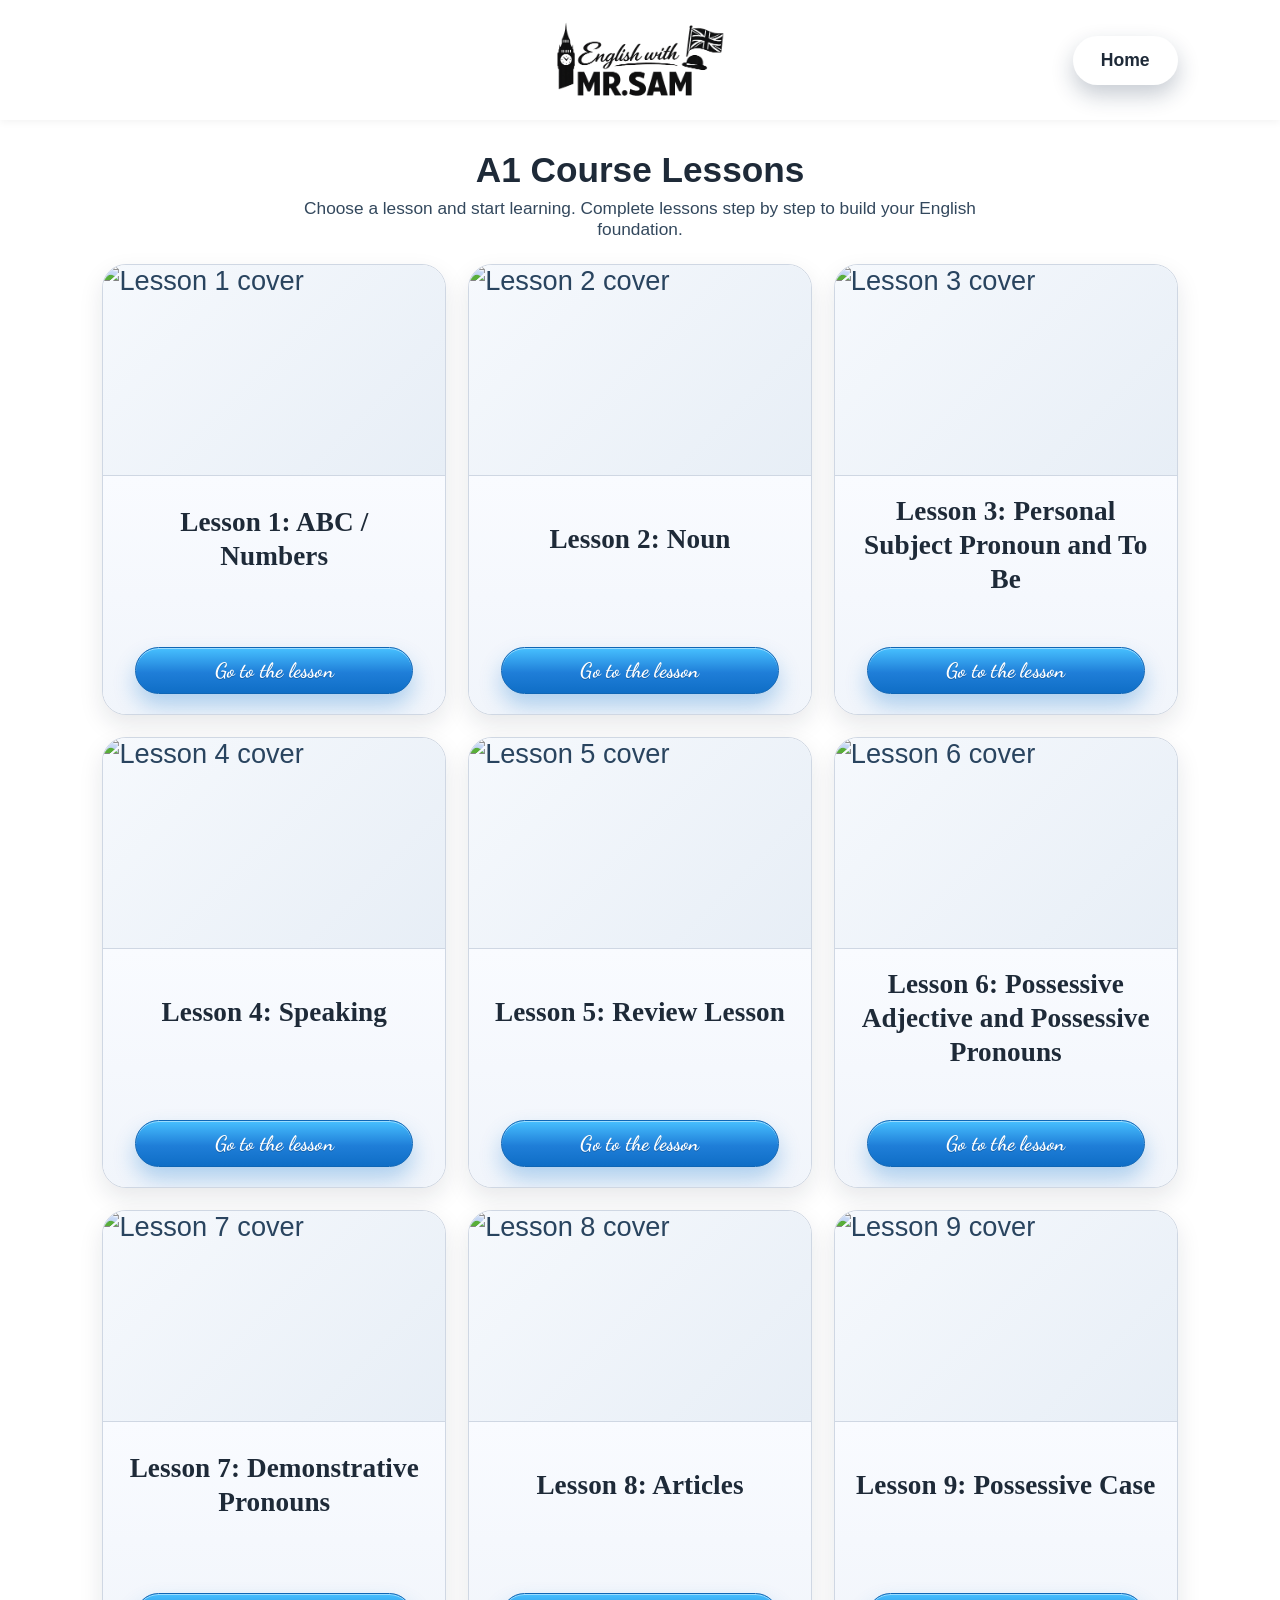
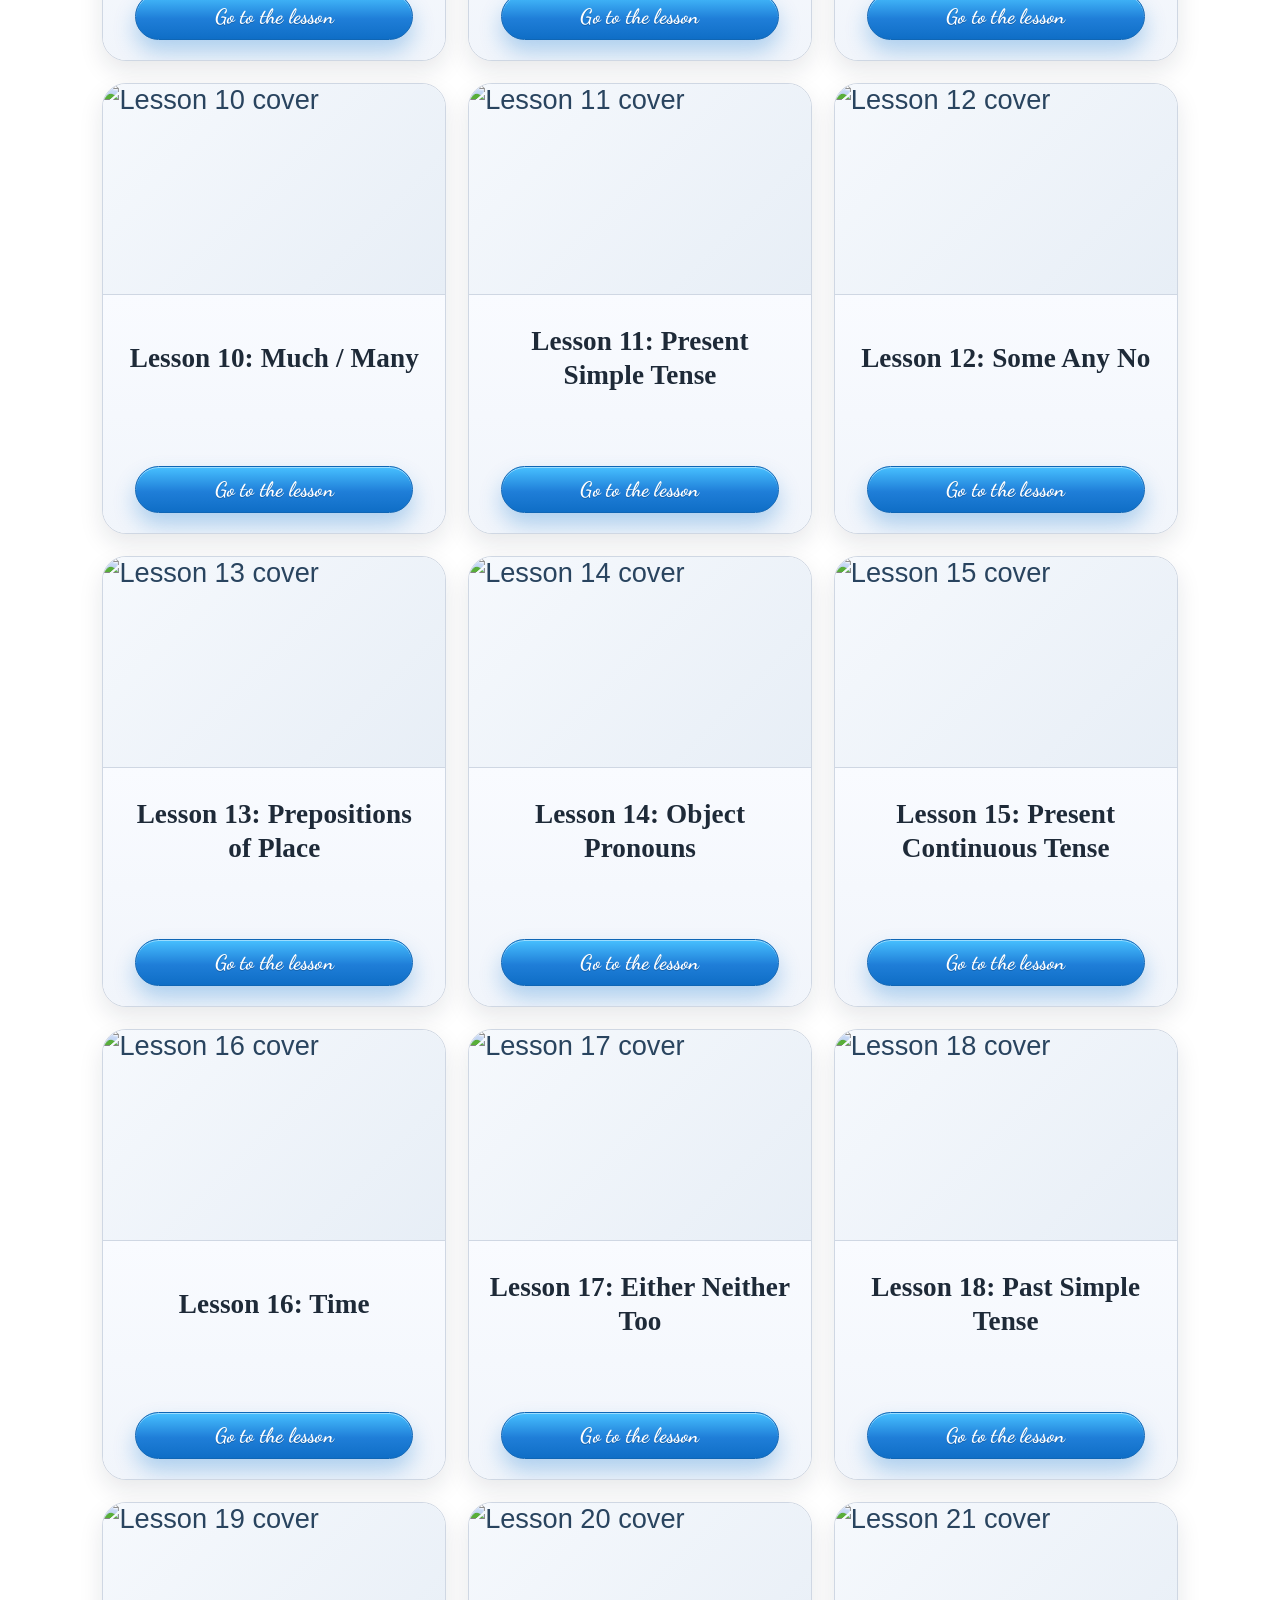
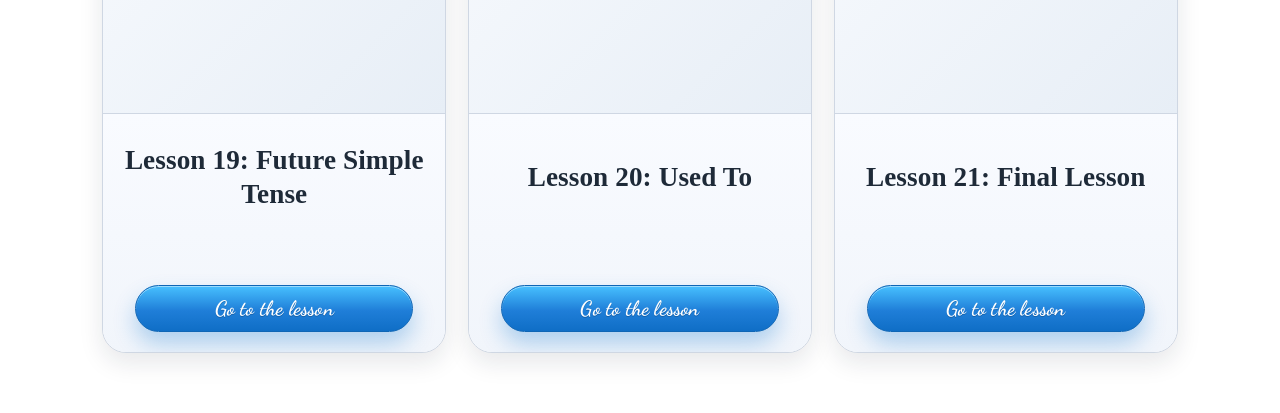
==== commit 9711905a: "Fix waterfall visual effect for lesson locks" ====
--- a/a1.html
+++ b/a1.html
@@ -4,7 +4,7 @@
   <meta charset="UTF-8">
   <meta name="viewport" content="width=device-width, initial-scale=1.0">
   <title>A1 Course - English with Mr.Sam</title>
-  <link rel="stylesheet" href="css/style.css?v=20260427d">
+  <link rel="stylesheet" href="css/style.css?v=20260501a">
 </head>
 <body>
 
@@ -241,7 +241,7 @@
   </section>
 </main>
 
-<script src="js/script.js?v=20260427d"></script>
+<script src="js/script.js?v=20260501c"></script>
 </body>
 </html>
 
